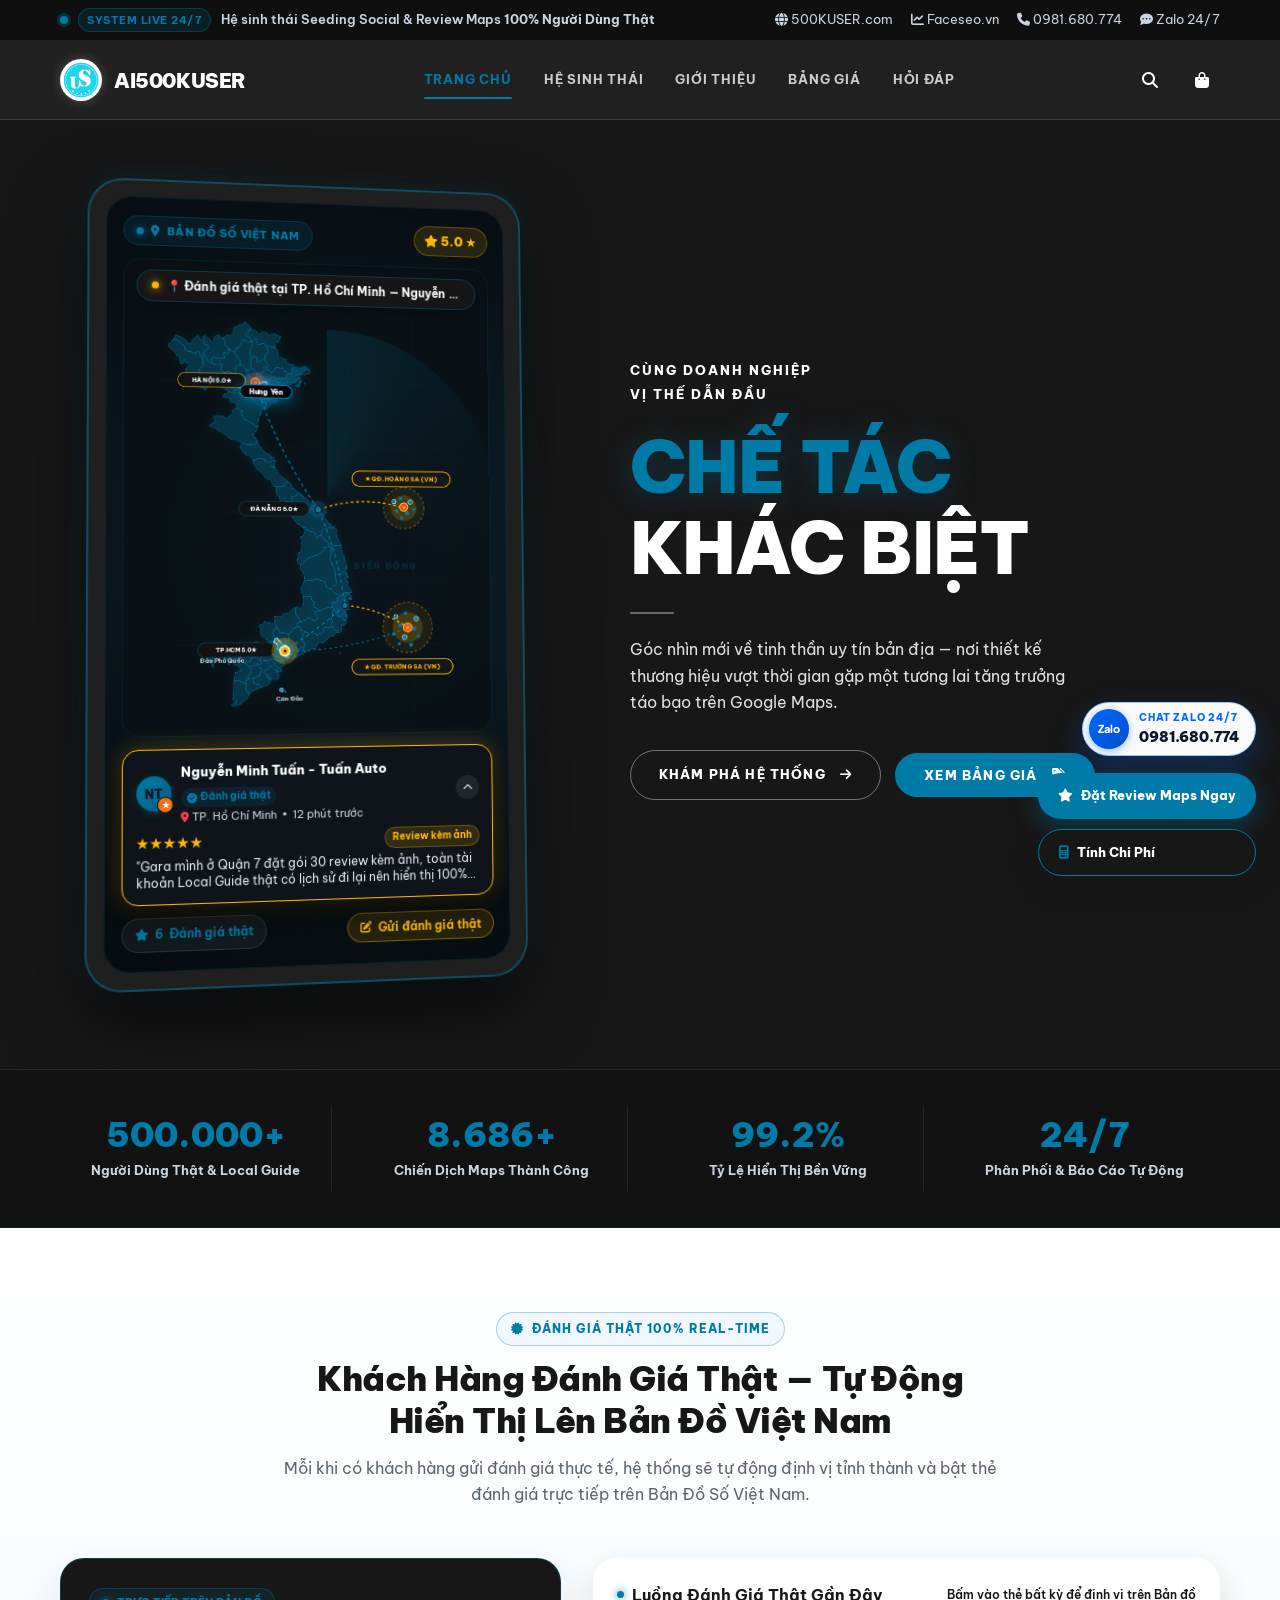
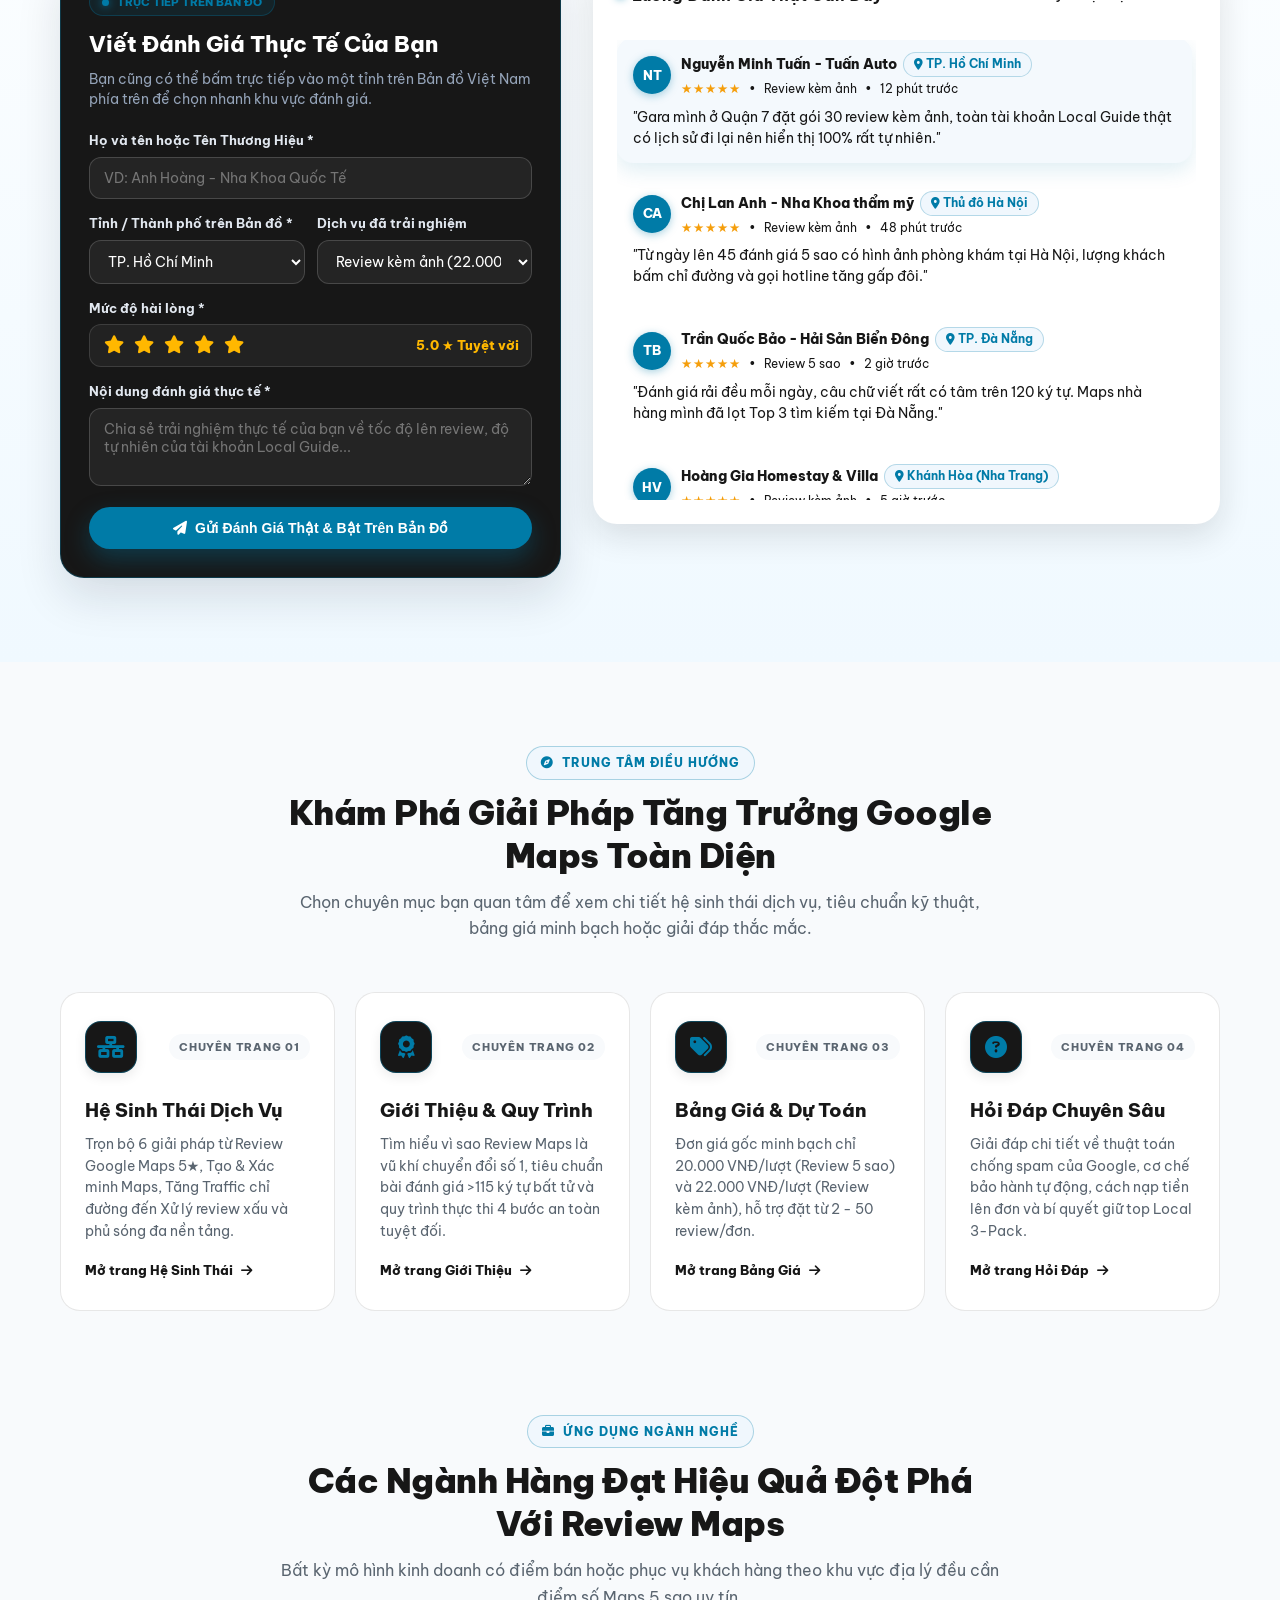
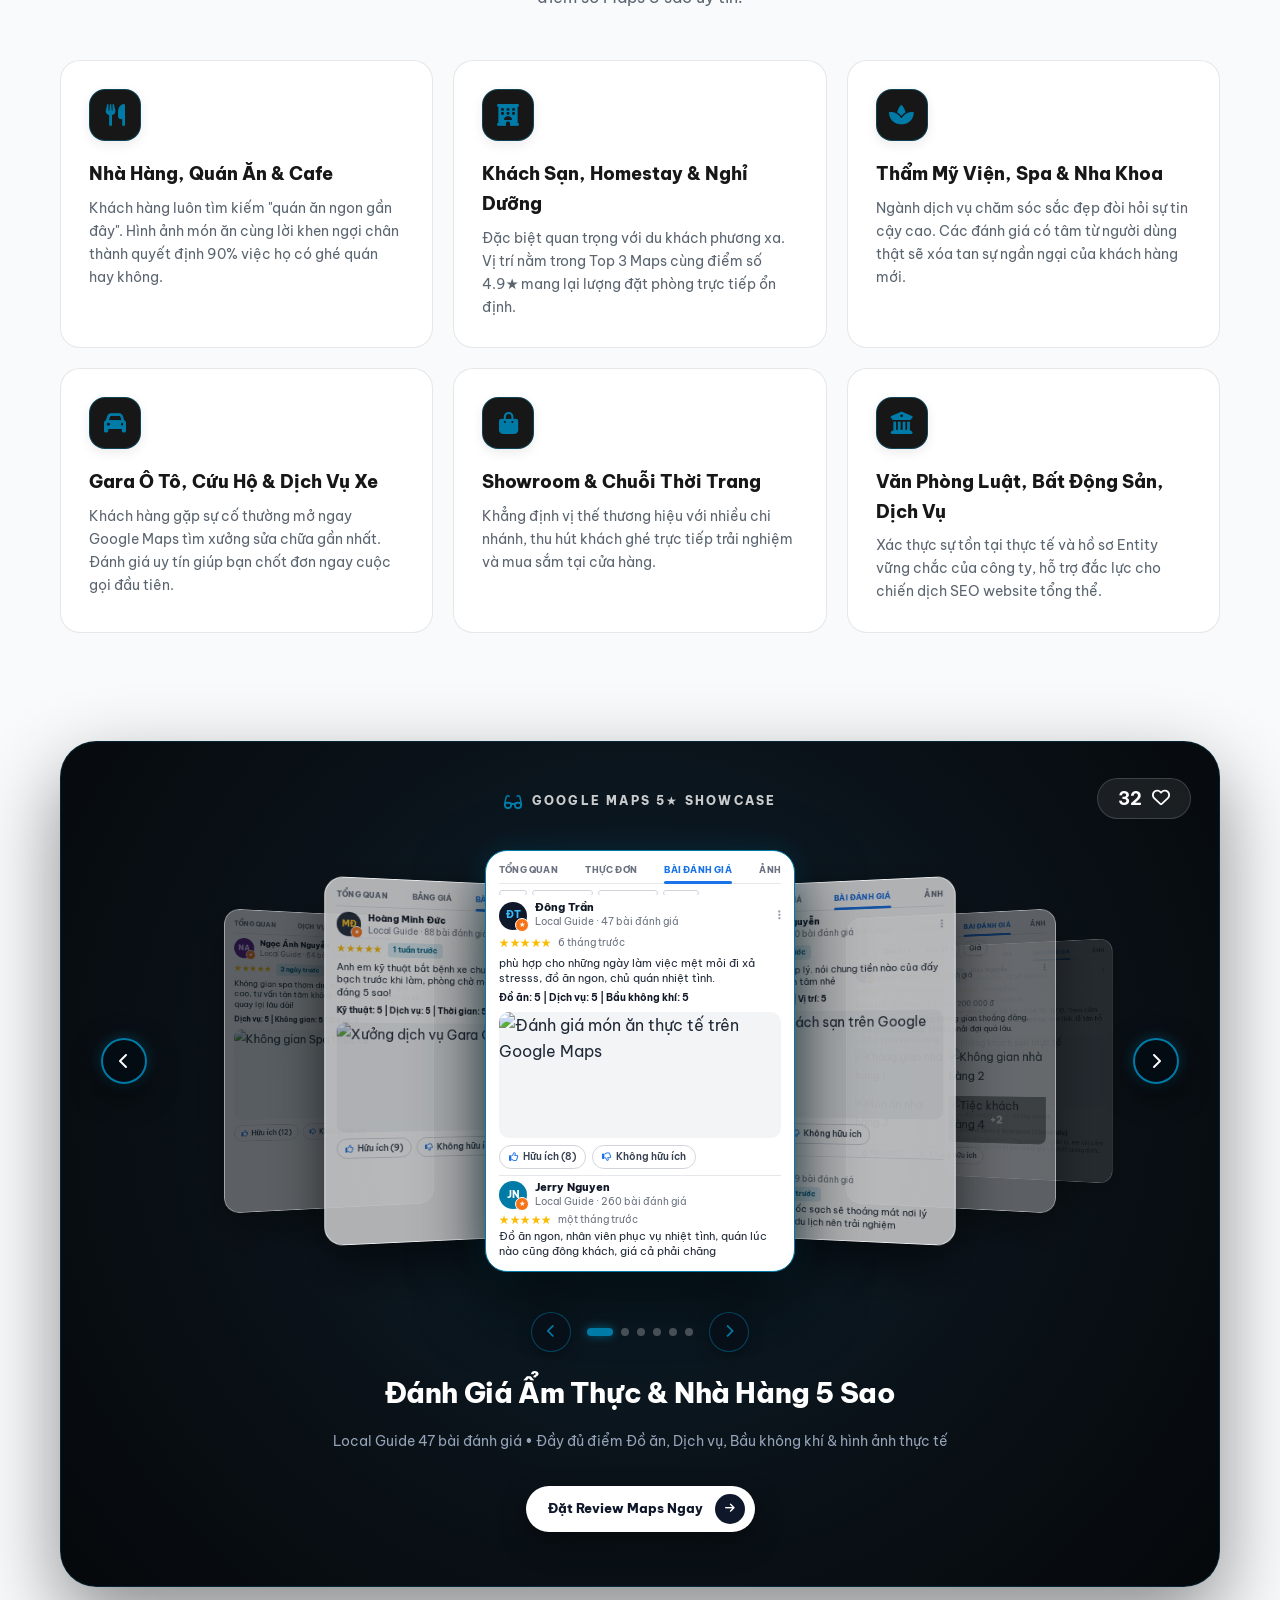
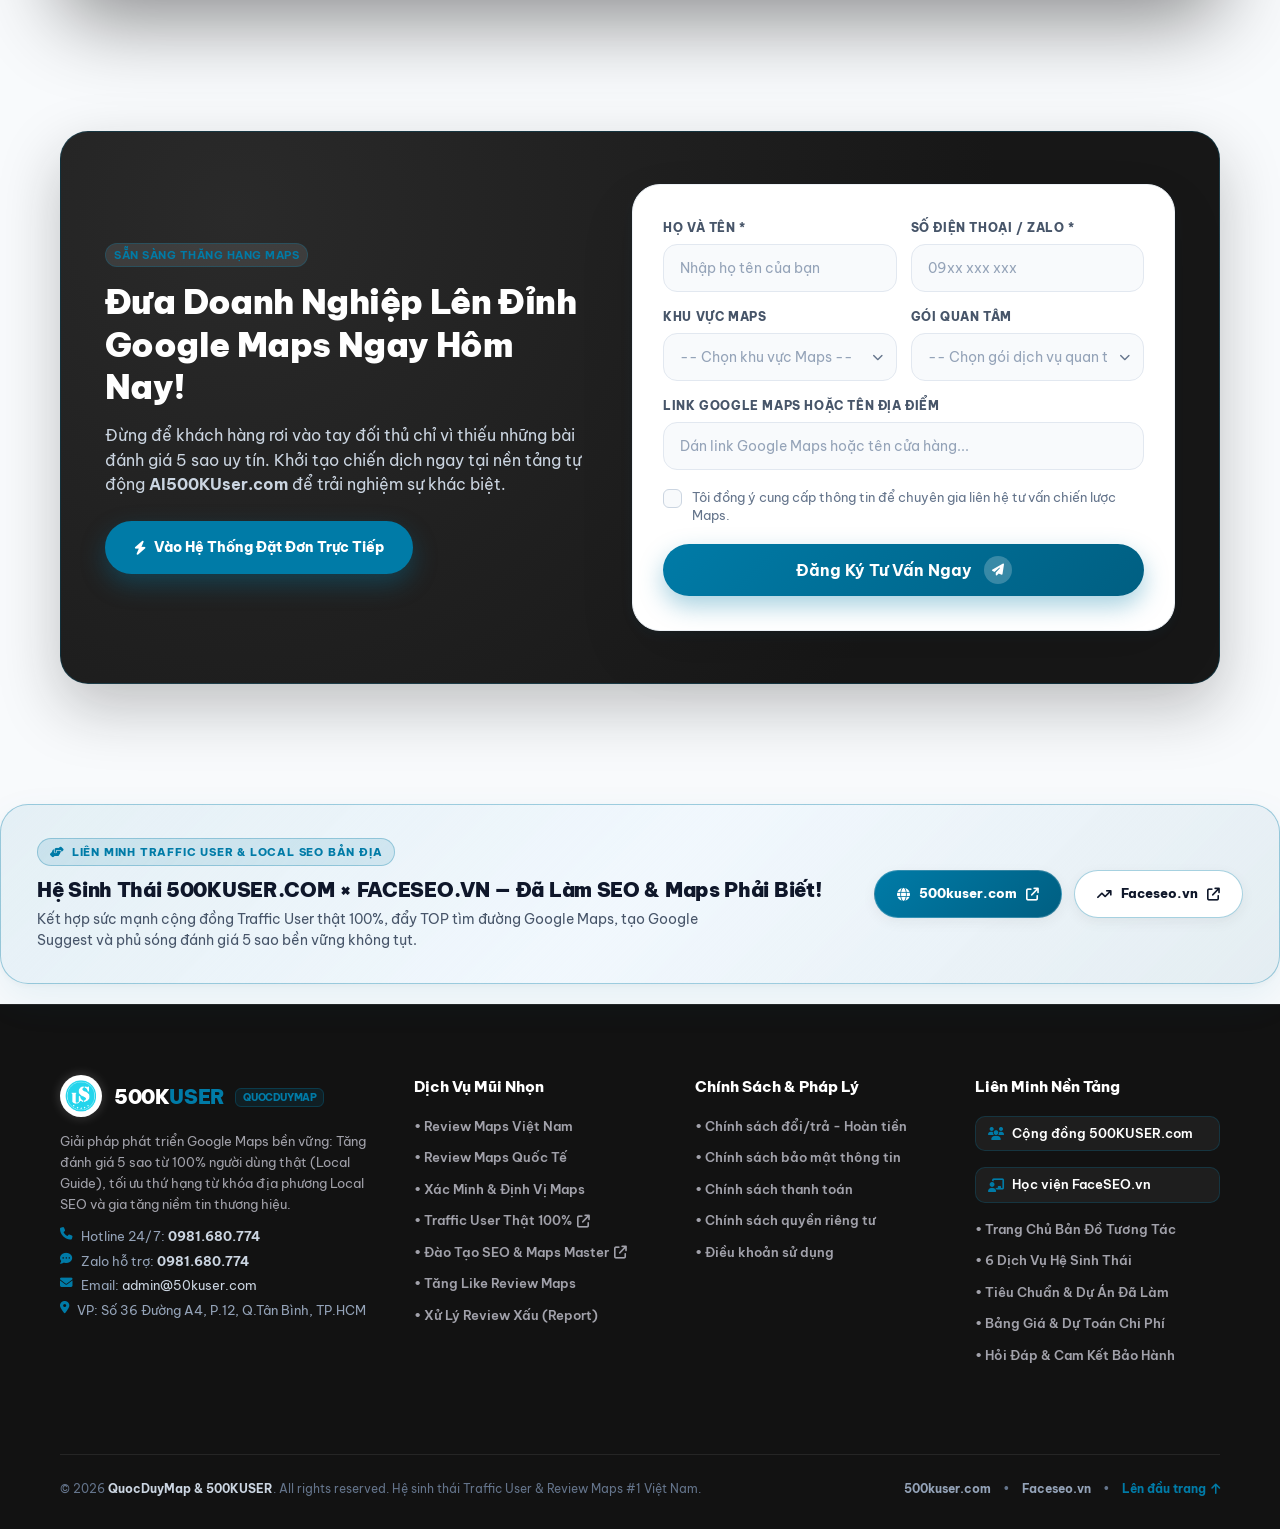
==== index.html @ 4527ca16 "Add files via upload" ====
﻿<!DOCTYPE html>
<html lang="vi">
<head>
  <meta charset="UTF-8">
  <meta name="viewport" content="width=device-width, initial-scale=1.0">
  <title>Dịch Vụ Review Google Map 5 Sao Uy Tín | AI500KUser</title>
  <meta name="description" content="Tăng review Google Maps 5 sao uy tín, an toàn 100% người dùng thật trên nền tảng AI500KUser.com. Đẩy top Local SEO, kéo khách hàng tự nhiên.">
  <link rel="canonical" href="https://ai500kuser.com/">
  <link rel="icon" type="image/png" href="logo.png">

  <link rel="preconnect" href="https://fonts.googleapis.com">
  <link rel="preconnect" href="https://fonts.gstatic.com" crossorigin>
  <link href="https://fonts.googleapis.com/css2?family=Be+Vietnam+Pro:ital,wght@0,400;0,500;0,600;0,700;0,800;0,900;1,400;1,600&family=Plus+Jakarta+Sans:wght@500;600;700;800&display=swap" rel="stylesheet">
  <link rel="stylesheet" href="https://cdnjs.cloudflare.com/ajax/libs/font-awesome/6.5.1/css/all.min.css">
  <link rel="stylesheet" href="styles.css">

  <script type="application/ld+json">
  {
    "@context": "https://schema.org",
    "@type": "Service",
    "name": "Dịch vụ review Google Maps 5 sao - AI500KUser",
    "url": "https://ai500kuser.com/",
    "provider": {
      "@type": "Organization",
      "name": "AI500KUser",
      "url": "https://ai500kuser.com",
      "logo": "https://ai500kuser.com/assets/logo.png"
    },
    "description": "Giải pháp tăng đánh giá Google Map 5 sao từ mạng lưới 500.000+ người dùng thật và Local Guide cấp cao.",
    "aggregateRating": {
      "@type": "AggregateRating",
      "ratingValue": "4.9",
      "bestRating": "5",
      "ratingCount": "8686"
    }
  }
  </script>
</head>
<body>

  <aside class="top-bar">
    <div class="container top-bar__inner">
      <div class="top-bar__status">
        <span class="status-dot"></span>
        <span class="status-badge">SYSTEM LIVE 24/7</span>
        <span>Hệ sinh thái Seeding Social &amp; Review Maps <strong>100% Người Dùng Thật</strong></span>
      </div>
            <div class="top-bar__links">
        <a href="https://500kuser.com" target="_blank" rel="noopener">
          <i class="fa-solid fa-globe"></i> 500KUSER.com
        </a>
        <a href="https://faceseo.vn" target="_blank" rel="noopener">
          <i class="fa-solid fa-chart-line"></i> Faceseo.vn
        </a>
        <a href="tel:0981680774">
          <i class="fa-solid fa-phone"></i> 0981.680.774
        </a>
        <a href="https://zalo.me/0981680774" target="_blank" rel="noopener">
          <i class="fa-solid fa-comment-dots"></i> Zalo 24/7
        </a>
      </div>
    </div>
  </aside>

  <!-- Thanh điều hướng cố định chung cho tất cả các trang -->
  <header class="site-header" id="mainNav">
    <div class="container hero__nav-inner">
      <a href="#trang-chu" data-page-target="trang-chu" class="brand">
        <img src="logo.png" alt="AI500KUser" class="brand__logo">
        <span class="brand__name">AI500KUSER</span>
      </a>

      <nav class="nav-links" id="navLinks">
        <a href="#trang-chu" data-page-target="trang-chu" class="nav-links__item nav-links__item--active">TRANG CHỦ</a>
        <a href="#he-sinh-thai" data-page-target="he-sinh-thai" class="nav-links__item">HỆ SINH THÁI</a>
        <a href="#gioi-thieu" data-page-target="gioi-thieu" class="nav-links__item">GIỚI THIỆU</a>
        <a href="#bang-gia" data-page-target="bang-gia" class="nav-links__item">BẢNG GIÁ</a>
        <a href="#hoi-dap" data-page-target="hoi-dap" class="nav-links__item">HỎI ĐÁP</a>
      </nav>

      <div class="hero__nav-actions">
        <button type="button" class="nav-icon-btn" data-page-target="hoi-dap" aria-label="Tìm kiếm câu hỏi"><i class="fa-solid fa-magnifying-glass"></i></button>
        <a href="#tinh-phi" data-page-target="bang-gia" data-scroll-to="tinh-phi" class="nav-icon-btn" aria-label="Tính phí &amp; Đặt đơn"><i class="fa-solid fa-bag-shopping"></i></a>
        <button class="menu-toggle" id="menuToggle" aria-label="Toggle navigation">
          <i class="fa-solid fa-bars"></i>
        </button>
      </div>
    </div>
  </header>

  <main id="appPages">

    <!-- ==========================================
         TRANG 1: TRANG CHỦ
    =========================================== -->
    <div class="page-view is-active" id="page-trang-chu" data-page="trang-chu">
      <section class="hero">
        <div class="container hero__layout">
          <div class="hero__visual">
            <div class="hero-device hero-device--map">
              <div class="hero-device__glow"></div>
              <div class="hero-device__body">
                <div class="hero-device__screen vn-map-screen">
                  <!-- Header trạng thái Bản Đồ Số Việt Nam -->
                  <div class="device-map-header">
                    <div class="device-map-pill">
                      <span class="live-ping"></span>
                      <i class="fa-solid fa-location-dot"></i> BẢN ĐỒ SỐ VIỆT NAM
                    </div>
                    <span class="device-rating"><i class="fa-solid fa-star"></i> 5.0 ★</span>
                  </div>

                  <!-- Khung Bản Đồ Việt Nam & 2 Quần Đảo Hoàng Sa, Trường Sa -->
                  <div class="vn-map-canvas">
                    <div class="vn-map-radar"></div>

                    <!-- Thanh trạng thái vị trí tỉnh thành & số đánh giá thật -->
                    <div class="vn-floating-toast" id="vnLiveToast">
                      <span class="vn-toast__dot"></span>
                      <span class="vn-toast__text" id="vnLiveToastText">Đang đồng bộ đánh giá thật trên Bản đồ Việt Nam...</span>
                    </div>

                    <svg class="vn-map-svg" viewBox="-15 -18 545 748" fill="none" xmlns="http://www.w3.org/2000/svg" role="img" aria-label="Bản đồ 63 tỉnh thành Việt Nam cùng hai quần đảo Hoàng Sa và Trường Sa">
                      <defs>
                        <linearGradient id="vnLandGrad" x1="60" y1="0" x2="320" y2="700" gradientUnits="userSpaceOnUse">
                          <stop offset="0%" stop-color="#007BA7" stop-opacity="0.45" />
                          <stop offset="50%" stop-color="#005f82" stop-opacity="0.32" />
                          <stop offset="100%" stop-color="#007BA7" stop-opacity="0.48" />
                        </linearGradient>
                        <filter id="vnGlow" x="-15%" y="-15%" width="130%" height="130%">
                          <feGaussianBlur stdDeviation="2.5" result="blur" />
                          <feComposite in="SourceGraphic" in2="blur" operator="over" />
                        </filter>
                      </defs>

                      <!-- Lưới tọa độ nền Biển Đông -->
                      <g class="vn-grid-lines" stroke="rgba(0,123,167,0.08)" stroke-width="1">
                        <line x1="-15" y1="110" x2="530" y2="110" />
                        <line x1="-15" y1="230" x2="530" y2="230" />
                        <line x1="-15" y1="350" x2="530" y2="350" />
                        <line x1="-15" y1="470" x2="530" y2="470" />
                        <line x1="-15" y1="590" x2="530" y2="590" />
                        <line x1="90" y1="-15" x2="90" y2="720" />
                        <line x1="210" y1="-15" x2="210" y2="720" />
                        <line x1="330" y1="-15" x2="330" y2="720" />
                        <line x1="450" y1="-15" x2="450" y2="720" />
                      </g>

                      <!-- Bản đồ địa lý chuẩn 63 Tỉnh Thành Việt Nam (Bao gồm Phú Quốc, Côn Đảo, Vân Đồn...) -->
                      <g id="vnProvinces63" class="vn-provinces-group" >
                        <path id="vn-qn" class="vn-province vn-province--hub" data-name="Quảng Ninh" d="M205.4,118.8 207.2,120.6 206.1,120.5 204.6,118.1 205.4,118.8 M231.2,116.5 232.8,116.5 233.1,117.5 231.9,117.9 231.2,116.5 M208.7,117.2 210.8,121.2 209,121.1 207.8,119 205.6,118.3 206.2,114.8 208,115.5 208.7,117.2 M237.1,119.9 236.7,116.6 238.8,116.1 240.2,113.2 240,114.9 237.1,119.9 M205.2,112.5 205.1,114.1 202.1,113.4 202.1,112.3 205.2,112.5 M251,111.3 248.6,113.9 249.5,111.7 248.8,110 251,111.3 M239.4,109.2 240.5,109.4 239.3,113.4 237.9,115.1 233.4,116.1 237.6,112.8 238.1,110.1 239.4,109.2 M241.5,105.5 241.1,107.1 238.9,108.3 240.3,105.7 241.5,105.5 M241.9,110.6 240.9,110.3 241.9,107.2 243.7,105.7 241.9,110.6 M251.4,94.5 247.1,96.4 247.7,95.6 250.3,94 251.4,94.5 M259.7,91.9 252.8,94.3 254,92.4 259.7,91.6 259.7,91.9 M200.2,110.8 199.9,110.8 198.2,110.4 196.9,109.7 192.5,109.2 191,108.6 190.8,107 193.2,105.5 195.4,102.5 205,103.9 207.8,103.8 214,102.1 215,99.5 215.5,96.5 218.4,94.3 221.2,93.8 225,92.1 226.2,90.6 226.3,88.3 225.4,86.3 226.1,85 230.1,82.2 230.8,82.8 233.5,80.6 235.1,80.5 235.8,82.9 237.9,83.5 239,82.3 242.5,82.3 245.9,81.4 248.3,79.8 252.2,80.6 253.2,82.4 259.4,87.7 256.6,89.8 256.1,86.3 253.6,85.7 253,87.5 251.8,87.5 250.1,86.1 250.3,89.2 249.5,89.4 248.6,91.5 243.7,92.8 244,94.8 242.5,95.2 242.1,96.9 240.5,97 239.2,94.7 237.9,97 233.9,95.6 235.2,97.2 231.9,98.3 231.4,102.1 232.8,102.5 232.3,105.7 231.4,107.3 232.3,109.9 230.6,111 226.6,111.2 224.3,113.5 222.4,114.6 218.7,113 219.9,111.4 222.3,109.7 221.2,109.6 218.3,110.7 216.8,109.8 217.5,111.4 216.5,113.4 213.4,113.6 210.1,111.6 209.2,111.9 212.3,114.4 213.2,116 210.8,115.7 209.9,117 208.3,114.5 207.2,114.7 205.6,113.5 207.6,113 206.2,110.9 203.7,110.1 203.2,111.3 200.2,110.8 M213.5,117.6 215.5,118.5 216.8,117.9 217.7,119.4 219.7,119.8 220.1,121.4 217.5,122.5 218.9,123.2 217.9,125.4 215.7,123.1 215.2,123.5 211.8,120.1 213.5,117.6 M235.4,101.1 235.6,98.3 236.3,98.1 238.8,100.1 239.1,101.5 242.4,100.6 239.9,103.7 238.9,103.5 236.6,106.6 233,108.9 232.3,108.4 233.5,105.2 234.2,101.9 235.4,101.1Z" />
                        <path id="vn-kh" class="vn-province vn-province--hub" data-name="Khánh Hòa (Nha Trang)" d="M328.3,525.5 329.3,526.5 326.5,527.2 324.5,525.3 325.7,525 328.3,525.5 M331.6,509 330.6,509.4 327.2,507 327.6,506.3 330.5,506.5 331.6,509 M330.5,496.5 330.1,499.2 332.3,503.2 334.6,504.8 333.7,505.7 333.7,508.9 332.8,508.7 331.5,506.2 332.5,505 331.4,503.4 330.2,504.1 330.2,505.7 328.6,504.8 330.6,502.7 329.5,498.5 326.8,500.5 322.3,505.5 322.3,510.1 323.5,508.1 324.3,508.4 323.6,510.5 324.4,512 326.7,513.4 326.8,515.7 329,517.3 326.8,519.4 322.9,515.3 321.4,514.4 319.8,515.3 321.1,517.2 322.5,517.8 322.9,520.4 324.2,521.7 323.2,522.1 322.5,525.1 323.5,526.6 322.8,527.4 323.6,529.6 322.9,530.5 323.1,532.9 324.8,536.3 326.6,537.6 325.6,539.6 326.2,542.5 323.7,541.9 323.3,540.5 323.4,535.4 321.3,530.1 320.7,530.9 321.4,533.7 323,535.9 322.5,538.6 320.5,541 319.6,541.1 319.4,544.3 320.9,544.5 322.5,542.3 322.8,546.2 318.6,545.8 317.3,544.8 316.3,542.3 314.8,540.6 308.8,539.4 307.5,538.5 304.2,530.5 302.7,529 299.9,527.9 299.3,523.7 298.1,522.1 297.4,519 297.3,515.3 297.7,513.8 302.4,512.9 305.2,514.1 306.1,513.4 307.2,509.5 306.9,507.5 308.3,504.1 311.3,503.4 314.3,500.6 317.4,499.6 319.7,497 321.7,496 327.5,495.6 330.5,496.5Z" />
                        <path id="vn-tg" class="vn-province" data-name="Tiền Giang" d="M208.3,621.2 206,620.1 199.9,619 206.6,619 208.6,619.5 208.3,621.2 M166.6,617.9 166.1,615.9 171.2,609.4 171.9,605.9 176,606.4 178.3,606.2 179.5,604.7 181.4,604.1 186.3,604.3 188.3,605.4 190.3,608.1 194.3,609.7 194.8,612.4 201,612.5 202.5,611.4 204.3,609.6 205,611.5 207,609.9 208.3,609.9 210.5,613.4 210.9,617.5 210,619 206.6,618.3 201.7,618.4 193.4,617.1 189.7,616.1 186.7,617.1 183.2,617.2 181.1,618 178.6,618.1 175.3,617 173.1,617 171.5,618.5 168.9,618.4 166.6,617.9Z" />
                        <path id="vn-bv" class="vn-province" data-name="Bà Rịa - Vũng Tàu (Côn Đảo)" d="M229.9,611.2 228.3,613.4 226.8,614 224.6,616.6 224.2,613.4 227.7,611.9 228.5,609.9 229.9,611.2 M221.4,607.7 222,606.6 221.5,601.9 225.8,600.4 227.1,599.4 227.4,597.4 231.6,595.4 233.5,595.5 234,598.3 235,599.3 237.2,599.1 241.7,593.9 242.9,594 244.5,596 247.5,602.6 247.9,604.6 245.3,607.5 241.4,609.4 236.1,610.3 233.2,613.9 229.4,612.7 230.6,611.3 228.6,609.3 227.1,609.8 225.2,608.7 221.9,609.5 221.6,608.2 221.4,607.7 M220.5,602.3 221.5,603.4 221,605.3 220,605 220.3,602.4 220.5,602.3Z" />
                        <path id="vn-bu" class="vn-province" data-name="Bình Thuận" d="M312.5,606.6 311.3,607.2 310.6,606 311.4,605 312.5,606.6 M247.9,604.6 247.5,602.6 244.5,596 246.6,593.8 247.9,591.5 247.8,588.6 246.3,585.4 245.1,584.4 242.6,584.4 240.4,582.6 244.1,574 246.8,568.9 248.6,567.3 252.5,568.8 255.5,569.4 267.4,569.9 269.4,571.4 269.4,574.2 271.2,573.8 274,570.8 278.6,569.6 282.5,566.6 281.5,563.6 281.7,561.2 284.8,559.2 290.8,559 293.9,560 295.7,557.2 299.3,557.9 300.2,560.8 302.5,562.1 302.9,564.5 307.4,565.4 309.2,568.4 306.9,567.9 303.7,569.5 302.3,571.6 301,575.2 297.6,574.8 293.9,575.4 291,577.4 289.1,581.5 284.3,583 283.2,586.3 281.1,588.2 279.2,586.4 272.1,588.1 270.1,590.5 268.8,595 267.1,598.5 264.2,597.5 261.7,597.7 258.9,598.8 257,600.5 251.6,603.1 247.9,604.6Z" />
                        <path id="vn-hc" class="vn-province vn-province--hub" data-name="TP. Hồ Chí Minh" d="M218,607.9 216.8,611.8 217.5,611.2 219.4,612.8 215.2,614.4 214.6,611.8 215.4,609.9 215.2,608.1 217,607.3 218,607.9 M216.8,604.5 216.8,606.3 215.5,604.6 215.9,607.2 213.7,605.4 214.6,601.9 217.1,603.7 216.8,604.5 M221.6,608.2 220.1,609.2 221.4,607.7 221.6,608.2 M190.5,585.6 193.1,581.7 193.6,578.9 197.5,578.3 200.4,582.4 202.5,584.3 206.8,590.3 207.9,590.6 210.9,589.7 212.6,590 214.8,593.5 214.8,595.9 212.3,595.5 210.5,596.3 208.8,595.4 209,598.6 212.7,600.7 215.4,600.3 218.7,603.3 219.7,605.1 221,607.2 219.2,609.5 217.5,606 217.7,603.5 214.8,601.1 212.4,602.1 209.7,599.5 208.1,600.8 209.7,603.4 208.8,605.2 210.4,603.5 208.8,600.5 209.9,600.5 213.3,602.9 212.9,605.5 214.3,606.9 214.1,608.9 214.6,610.2 212.6,609.6 213.9,611.5 213,612.8 210.7,611.3 209.2,608.9 208.8,605.2 208.5,605.9 208.4,602.8 206.8,601.2 203.8,601.8 202.2,600.4 198.1,598.5 196.7,597.2 198,594.1 198.1,591.8 195.9,588.3 190.5,585.6Z" />
                        <path id="vn-br" class="vn-province" data-name="Bến Tre" d="M199.2,639.7 198.1,639.7 197,637.9 193.5,635.2 196.5,636.6 199.2,639.7 M179.2,620.8 177.1,619.8 171.5,618.5 173.1,617 175.3,617 178.6,618.1 181.1,618 183.2,617.2 186.7,617.1 189.7,616.1 193.4,617.1 196.1,618.8 207.4,622.5 211,624.5 210.8,626.8 208.3,629.4 206.7,629.7 206.7,628.1 205,630.5 203.9,633.3 201.4,632.9 199.4,631.3 197,630.3 194.5,627.8 190.5,621.6 189.2,620.3 187.4,619.7 190.1,621.9 191,624.7 195.4,630.4 200,633 202.5,634.9 206.4,636.9 205.7,638.8 204.8,637.5 204.6,639.2 202.4,640.6 200.1,639.5 197.4,636.5 192.2,633.3 180.5,621.3 179.2,620.8Z" />
                        <path id="vn-st" class="vn-province" data-name="Sóc Trăng" d="M205.4,691 203.9,691.7 204.7,693.5 202.2,693.7 202.1,695.7 200.2,694.4 202,691.9 204.8,690.3 205.4,691 M178.8,644.1 181,647.3 183.6,650 187.5,651.6 187.1,653.7 185.2,654.1 185.5,652.9 183,650.5 184.4,652.6 183,652.3 179.7,647.6 178.8,644.1 M169.1,636.1 177.2,644 178.1,646.6 183,653.8 183.4,657.7 181.7,659.6 182.8,661.9 174.6,664.5 167.6,667.4 165.9,662.2 164.5,661 159.4,661.3 155,659.7 153.9,657.7 153.5,650.6 158.5,649.2 164,645.7 165.3,645.4 169.1,636.1Z" />
                        <path id="vn-pt" class="vn-province" data-name="Phú Thọ" d="M119.2,96.4 122.2,94.7 123.3,93.2 121.9,87.2 122,85.2 123.4,82.6 126.8,80.7 130.1,79.9 131.8,78.6 134.6,80.4 137.2,82.7 140.9,87.6 142.1,91.4 144.2,92.6 146.8,96.6 147.2,97.7 145.9,98.8 145.2,97.4 142.5,97.7 142.1,100.7 139.5,102.9 140.5,106 139.5,109.4 140.5,111.4 141.5,112.8 141.6,115.8 140,115.9 136.2,114.9 131.9,114.3 128.7,111.5 124.3,109.4 122.8,107.2 121.2,104.9 120.9,100.1 119.2,96.4Z" />
                        <path id="vn-yb" class="vn-province" data-name="Yên Bái" d="M131.8,78.6 130.1,79.9 126.8,80.7 123.4,82.6 122,85.2 121.9,87.2 123.3,93.2 122.2,94.7 119.2,96.4 117,96.1 115.7,93.8 113.1,93.9 109.3,92.4 107.3,92.8 104.3,94.6 102.3,94.5 98.3,92.2 97.1,90.9 96.3,88.5 96.6,85.2 98.1,80.2 96.2,78.3 92.9,80.2 90.1,80.7 83.4,79.4 79.3,77.7 80.5,74.3 78.8,71.4 82,65.7 85.7,68.3 88.5,68.6 91.7,69.7 93,66.5 98.2,69 100.1,69.4 101.9,67.7 102.1,65.2 99.5,59.9 100.3,58.2 103.7,57.8 107.2,60.1 109.6,57.4 111.2,56.5 110.5,52.5 113.2,52.1 116.7,56.1 120.1,56.6 121.7,60.5 126.1,64.3 126.8,65.9 126.7,68.3 130.2,72.3 131.3,74.3 130.6,76.5 131.8,78.6Z" />
                        <path id="vn-hd" class="vn-province" data-name="Hải Dương" d="M178.1,111.9 181.4,112.5 183.7,112.2 184.9,111.1 185.2,108.4 184.5,105.4 185.9,102.8 188.3,101.2 191.5,100.6 194,101.4 195.4,102.5 193.2,105.5 190.8,107 191,108.6 192.5,109.2 196.9,109.7 198.2,110.4 197.4,113.4 195.2,114.6 195.1,116.9 193.4,118.3 193.9,120.1 195.4,120.9 195.2,121.9 191.9,124.9 189.9,125 182.8,126.1 179.9,123.2 177.5,121.5 176.8,119.7 178.4,115.3 178.1,111.9Z" />
                        <path id="vn-bn" class="vn-province" data-name="Bắc Ninh" d="M184.5,105.4 185.2,108.4 184.9,111.1 183.7,112.2 181.4,112.5 178.1,111.9 174.7,111.7 171.5,112.3 171.7,109.7 168.1,105.8 167.5,102.8 168.8,100.1 172.5,101.8 180.7,103.2 184.5,105.4Z" />
                        <path id="vn-317" class="vn-province" data-name="Hưng Yên" d="M171.5,112.3 174.7,111.7 178.1,111.9 178.4,115.3 176.8,119.7 177.5,121.5 179.9,123.2 182.8,126.1 180.6,127.5 177.5,127.5 176.4,129.2 174.1,129.9 172.8,128.3 172.7,125.6 171.7,125.4 169.9,124.5 169.4,121.9 167.8,121.3 167.4,119.4 167.9,117.2 166.7,116.3 167.4,113.5 171.5,112.3Z" />
                        <path id="vn-nb" class="vn-province" data-name="Ninh Bình" d="M176.6,157.5 175.3,160.8 173.1,159.4 174.7,157.5 173.8,156 170.8,155.5 167.9,153.5 165.4,152.8 160.6,149.9 151,141.9 151.9,141 153.7,141.4 156.1,143.4 157.9,144.1 158.8,143.4 158.3,139.9 161.2,138.3 164.4,139.4 167.1,142 169.3,143.2 169.9,145.8 174.1,147.8 175.7,147.2 178.5,148.8 178.3,153.1 176.6,157.5Z" />
                        <path id="vn-hm" class="vn-province" data-name="Hà Nam" d="M169.3,143.2 167.1,142 164.4,139.4 162.9,135.9 161.9,132.3 163.2,128.6 167.9,127.1 170.8,126.6 171.7,125.4 172.7,125.6 172.8,128.3 174.1,129.9 176.4,129.2 177.5,131.9 178.9,133.2 179.7,135.9 174.6,136.3 172.6,139.6 170.1,139.4 169.4,140.6 169.3,143.2Z" />
                        <path id="vn-ho" class="vn-province" data-name="Hòa Bình" d="M161.9,132.3 162.9,135.9 164.4,139.4 161.2,138.3 158.3,139.9 158.8,143.4 157.9,144.1 156.1,143.4 153.7,141.4 151.9,141 151,141.9 147.2,141 140.6,137.7 136.3,134.8 134.2,132 133,131.4 129.8,132.1 124.1,131.4 119.9,129.7 119.7,126.3 120.5,124.8 125.7,124.8 130.3,122.8 130.7,120.8 127.4,118.6 123,113.7 121.5,110.9 121.6,109.1 122.8,107.2 124.3,109.4 128.7,111.5 131.9,114.3 136.2,114.9 140,115.9 141.6,115.8 141.5,112.8 140.5,111.4 143.5,110.9 147.5,111.4 149.3,112.5 150.5,115.9 149.4,119.2 150.5,120.7 154.1,123.2 157.1,129 160.5,130.8 161.9,132.3Z" />
                        <path id="vn-vc" class="vn-province" data-name="Vĩnh Phúc" d="M145.9,98.8 147.2,97.7 146.8,96.6 144.2,92.6 142.1,91.4 140.9,87.6 144.3,88.5 147.2,88.5 150.7,87.3 152.4,86.2 155,88.8 159.6,92.1 161.1,94.7 160.8,99.4 161.5,103.4 160.7,106.9 156,104.3 149.7,104 147.1,102.1 145.9,98.8Z" />
                        <path id="vn-318" class="vn-province vn-province--hub" data-name="Thủ đô Hà Nội" d="M167.7,96.3 168.6,98.2 168.8,100.1 167.5,102.8 168.1,105.8 171.7,109.7 171.5,112.3 167.4,113.5 166.7,116.3 167.9,117.2 167.4,119.4 167.8,121.3 169.4,121.9 169.9,124.5 171.7,125.4 170.8,126.6 167.9,127.1 163.2,128.6 161.9,132.3 160.5,130.8 157.1,129 154.1,123.2 150.5,120.7 149.4,119.2 150.5,115.9 149.3,112.5 147.5,111.4 143.5,110.9 140.5,111.4 139.5,109.4 140.5,106 139.5,102.9 142.1,100.7 142.5,97.7 145.2,97.4 145.9,98.8 147.1,102.1 149.7,104 156,104.3 160.7,106.9 161.5,103.4 160.8,99.4 161.1,94.7 164.5,94.6 167.7,96.3Z" />
                        <path id="vn-bg" class="vn-province" data-name="Bắc Giang" d="M168.8,100.1 168.6,98.2 167.7,96.3 169.9,92.5 172,92.3 173.4,91.3 174.3,88 172.8,83 174.1,81.9 177.5,82.4 178.5,84.8 178.5,87.3 184.1,89.2 186.8,91.7 188.8,92.3 191.5,91.3 192.8,89.4 194.3,85.9 195.9,83.9 199,82.8 201.3,83.2 204.2,85.5 207,83.5 208.3,83.4 209.1,85.9 212,90.4 215.3,90.3 216.6,93.6 218.4,94.3 215.5,96.5 215,99.5 214,102.1 207.8,103.8 205,103.9 195.4,102.5 194,101.4 191.5,100.6 188.3,101.2 185.9,102.8 184.5,105.4 180.7,103.2 172.5,101.8 168.8,100.1Z" />
                        <path id="vn-tb" class="vn-province" data-name="Thái Bình" d="M179.7,135.9 178.9,133.2 177.5,131.9 176.4,129.2 177.5,127.5 180.6,127.5 182.8,126.1 189.9,125 191.4,129.3 192.3,130.6 195.4,130 197.8,128.3 199.4,129.7 199.1,131 194.5,133.4 196.7,134.1 197.3,136.3 196.5,137.4 197.9,137.7 197,141.5 197.9,145.9 197.5,146.5 196,145.2 196,145.2 194.8,144.1 193.9,144.8 191.6,145.4 187,141.8 183.9,143.5 183.3,142.8 183.6,139.9 181.2,139.5 181,136.6 179.7,135.9Z" />
                        <path id="vn-ld" class="vn-province" data-name="Lâm Đồng (Đà Lạt)" d="M234.5,557.7 233.2,554.8 233.4,553.5 235.3,550.5 238.3,548.9 240.7,549.2 243.4,547.9 246.3,547.2 249,545.4 252.7,541.4 254.3,541.5 254.8,543.2 256.6,544.1 260.8,543.4 262.1,544.3 262.6,546.7 264.8,546.5 266.6,547.8 269.4,545.3 270.8,542.6 270.6,539.7 267.5,536.1 265.8,533.7 266.4,530.9 269,529.9 271.9,529.6 274,528.7 277.4,529.4 278.3,527.8 282.1,525.4 286.3,525.1 288.9,522.8 290.4,522.4 294.5,523.7 298.1,522.1 299.3,523.7 299.9,527.9 298.3,530.7 298.8,533.5 298.3,537.7 296.3,544.1 296.8,546.5 298.6,548.7 298.2,550.3 295.2,553.6 295.7,557.2 293.9,560 290.8,559 284.8,559.2 281.7,561.2 281.5,563.6 282.5,566.6 278.6,569.6 274,570.8 271.2,573.8 269.4,574.2 269.4,571.4 267.4,569.9 255.5,569.4 252.5,568.8 248.6,567.3 244.7,565.4 241.1,564.7 241,561.2 238.7,560.5 237.5,557.9 234.5,557.7Z" />
                        <path id="vn-bp" class="vn-province" data-name="Bình Phước" d="M238.3,548.9 235.3,550.5 233.4,553.5 233.2,554.8 234.5,557.7 231,559.5 226.6,561 225,562.1 224.1,565.2 222.3,567.9 218.5,571.2 217,571.2 211.4,569.1 209.8,568.8 207,570.2 207.2,568.3 205.6,567.8 203.7,569.7 202.1,566.8 202.4,564.3 201.5,563.5 197.8,561.8 197.5,560.7 195.1,558.6 196.3,558.2 195.4,553.9 193.7,552.7 192,549.5 193,545.2 193.9,543.9 191.7,538.9 194,538.6 195.5,539.7 196.9,538.7 203.1,539.3 202.8,538.6 206.1,538.8 208.3,534.9 210.8,534.1 216,534.2 218.9,532.7 227,524.1 230.5,522.5 231.4,534.1 232.6,537.4 235.3,539.2 236.7,541 237.4,544.3 238.7,547.3 238.3,548.9Z" />
                        <path id="vn-py" class="vn-province" data-name="Phú Yên" d="M303.9,462.6 307.9,463.5 311,463.2 315.7,461 319.5,456.9 322.9,455.6 323.9,460 325.7,461.3 325.7,463.5 323.7,460.2 321.7,458.1 323.4,461.7 325.4,464.6 326.6,463.9 326.1,465.9 327.9,466.6 326.9,469 325,468.7 326,466.8 324.3,465.5 322.8,466.8 322.9,470.1 325.2,472 325.9,474.6 324.3,474.6 325.9,477.5 326.8,474.6 327.2,476.4 326.6,482.4 329.6,487.1 334.1,492.6 333.9,495.5 331.9,495 330.5,496.5 327.5,495.6 321.7,496 319.7,497 317.4,499.6 314.3,500.6 311.2,499.4 307.3,498.5 304.1,497.2 299.7,494.1 296.7,489.4 296.8,487.3 299.8,484.1 303.6,481.9 306.5,479 305.4,475.7 305.4,473.1 303.9,468.6 303.9,462.6Z" />
                        <path id="vn-bd" class="vn-province" data-name="Bình Định (Quy Nhơn)" d="M319.5,456.9 315.7,461 311,463.2 307.9,463.5 303.9,462.6 303.7,457.5 303,453.7 301.4,450.2 299.2,447.4 298.4,445 298.6,441.9 295.8,438.1 294.7,434.6 294.6,431.5 296.4,424.1 296.8,420.1 296.6,416.8 295.8,413.5 301.5,410.1 304.8,409.4 310.1,409.7 313.4,409.1 314.7,409.6 315.2,413.7 314.6,414.1 317.3,420 317.3,422.6 318.3,425.4 319.8,426.9 320.8,430.2 320.3,430.9 322.6,435 319.6,433.2 320.1,434.9 322,436.4 323.4,439.7 324.1,445 326,447.2 325.9,452.7 324.4,452.9 324.5,449.6 323.4,446.5 322.6,450.3 323.8,451.9 322.3,453.5 322.9,455.6 319.5,456.9Z" />
                        <path id="vn-724" class="vn-province" data-name="Gia Lai" d="M293.5,411.5 295.8,413.5 296.6,416.8 296.8,420.1 296.4,424.1 294.6,431.5 294.7,434.6 295.8,438.1 298.6,441.9 298.4,445 299.2,447.4 301.4,450.2 303,453.7 303.7,457.5 303.9,462.6 303.9,468.6 305.4,473.1 305.4,475.7 306.5,479 303.6,481.9 299.8,484.1 296.8,487.3 296.7,489.4 289.9,487.7 287.9,485.7 286,479.7 284.8,477.4 282.7,475.4 270.8,471.3 267.2,471.4 262.5,473.2 256.6,473.1 251,473.9 245.5,477.4 247.5,472.3 247.7,470.8 247,464.5 243.1,457 239.8,452.8 239.4,448.6 239.9,446.2 243.8,443.5 247.3,440.1 249.5,435.9 252.4,433.5 255.5,432.1 272.3,426.5 277.2,424.1 280.6,421.6 284.1,417.5 284.7,415.2 283.9,412.6 287.8,413 293.5,411.5Z" />
                        <path id="vn-qg" class="vn-province" data-name="Quảng Ngãi" d="M295.8,413.5 293.5,411.5 291.3,404.7 290.2,402.8 286.3,401.3 284.6,399.6 282.9,396.3 278.4,392.4 279.7,390.6 277.4,386.3 277.9,384.6 280.1,381.2 282.3,379.6 286.9,379.2 295.2,376.3 299.5,375.5 300.5,378.9 301.1,375.5 302.5,373.9 303.1,376.5 305.2,378.3 305.4,380.6 308.4,382.3 306.5,384.3 307,391.5 308.2,395.2 311.5,402.6 314.8,406.9 315.5,409.8 314.7,409.6 313.4,409.1 310.1,409.7 304.8,409.4 301.5,410.1 295.8,413.5Z" />
                        <path id="vn-331" class="vn-province" data-name="Đồng Nai" d="M221.5,601.9 221,600.1 220.5,602.3 220.3,602.4 220,602.4 219.7,605.1 218.7,603.3 215.4,600.3 212.7,600.7 209,598.6 208.8,595.4 210.5,596.3 212.3,595.5 214.8,595.9 214.8,593.5 212.6,590 212.5,588.6 210.3,585.6 210.2,583.4 212.2,582.1 214.6,583.4 216.2,583.2 218.1,581.6 219,578.8 217.1,574.5 218.5,571.2 222.3,567.9 224.1,565.2 225,562.1 226.6,561 231,559.5 234.5,557.7 237.5,557.9 238.7,560.5 241,561.2 241.1,564.7 244.7,565.4 248.6,567.3 246.8,568.9 244.1,574 240.4,582.6 242.6,584.4 245.1,584.4 246.3,585.4 247.8,588.6 247.9,591.5 246.6,593.8 244.5,596 242.9,594 241.7,593.9 237.2,599.1 235,599.3 234,598.3 233.5,595.5 231.6,595.4 227.4,597.4 227.1,599.4 225.8,600.4 221.5,601.9Z" />
                        <path id="vn-dt" class="vn-province" data-name="Đồng Tháp" d="M136.6,590.1 138.6,590.5 141,592.3 142.1,592.1 143.5,589.3 146,586.6 149,587.7 151.3,587.2 151.9,588.7 154.5,590.6 157.4,594.1 167.4,603.4 170,605.4 171.9,605.9 171.2,609.4 166.1,615.9 166.6,617.9 164.3,617 159.6,612.9 156.4,612.5 154.1,611 152.6,609.7 150.5,606.8 145.7,604.5 144.5,603.2 144.1,599 141.2,599 138.4,595.4 136.9,592.3 136.6,590.1Z" />
                        <path id="vn-la" class="vn-province" data-name="Long An" d="M208.5,605.9 207.9,607.3 203.5,609.4 202.5,611.4 201,612.5 194.8,612.4 194.3,609.7 190.3,608.1 188.3,605.4 186.3,604.3 181.4,604.1 179.5,604.7 178.3,606.2 176,606.4 171.9,605.9 170,605.4 167.4,603.4 157.4,594.1 154.5,590.6 151.9,588.7 151.3,587.2 156.4,586.1 159.4,584.4 162,584.1 165.2,588.6 167.1,592.5 168.9,593 170.4,589.7 174.4,593.4 177,594.5 180.8,595 181.9,595.9 180.6,591.3 179.5,589.1 179.7,586.3 181.5,586.2 183,586.6 186.8,585.5 187.7,583.6 190.5,585.6 195.9,588.3 198.1,591.8 198,594.1 196.7,597.2 198.1,598.5 202.2,600.4 203.8,601.8 206.8,601.2 208.4,602.8 208.5,605.9Z" />
                        <path id="vn-3623" class="vn-province vn-province--hub" data-name="TP. Hải Phòng" d="M198.2,110.4 199.9,110.8 200.2,110.8 201.4,113.5 204.9,114.5 204.1,117.1 203.2,116.1 202.5,117.1 204.8,119.8 203.6,121.5 206.5,124.3 207.3,126.8 205.5,125.1 204.4,125.9 200.9,126.2 202.7,127.7 200.5,129.1 197.8,128.3 195.4,130 192.3,130.6 191.4,129.3 189.9,125 191.9,124.9 195.2,121.9 195.4,120.9 193.9,120.1 193.4,118.3 195.1,116.9 195.2,114.6 197.4,113.4 198.2,110.4Z" />
                        <path id="vn-337" class="vn-province" data-name="Hậu Giang" d="M166.1,631.9 166.1,633.1 169.1,636.1 165.3,645.4 164,645.7 158.5,649.2 153.5,650.6 148.5,651.7 145.2,651.7 145.3,649.1 143.8,647.2 145,645.1 150.5,640 151.6,636.5 151.2,634.5 146.6,630.1 151.4,628.5 156.4,627.4 159.3,626.3 163.4,629.1 166.1,631.9Z" />
                        <path id="vn-bl" class="vn-province" data-name="Bạc Liêu" d="M167.6,667.4 162.5,669.5 152.1,673.4 147.7,677.5 146.8,679.1 145.5,676.7 143.4,676 142.4,674.6 141.4,670.2 140.1,669.7 140.1,668.3 141.7,665.4 140.3,663.8 141.2,661.9 140,660.3 140.8,659.4 140.1,657.2 141.4,655.1 140.6,651.7 141.2,650.8 145.2,651.7 148.5,651.7 153.5,650.6 153.9,657.7 155,659.7 159.4,661.3 164.5,661 165.9,662.2 167.6,667.4Z" />
                        <path id="vn-vl" class="vn-province" data-name="Vĩnh Long" d="M179.2,620.8 181.5,623.5 182.8,626.4 185.2,628.5 183.4,629.5 182.5,631 179.9,632.7 180.1,634.5 176.6,635.6 173.5,637.4 169.2,633.2 166.1,631.9 163.4,629.1 159.3,626.3 159.8,624.3 161.4,623.5 162.8,624.5 166.6,625.6 169.4,624 169.5,621.7 168.1,620.7 166.6,617.9 168.9,618.4 171.5,618.5 177.1,619.8 179.2,620.8Z" />
                        <path id="vn-tn" class="vn-province" data-name="Tây Ninh" d="M193.7,552.7 195.4,553.9 196.3,558.2 195.1,558.6 193.5,561.4 191.2,564.1 189.5,568.5 189.7,571.9 191.4,575.5 193.2,577.4 193.6,578.9 193.1,581.7 190.5,585.6 187.7,583.6 186.8,585.5 183,586.6 181.5,586.2 182.3,585.9 181,582.3 179.7,580.8 177.6,582.2 176.5,580.5 172.3,575.9 168.8,574.5 168.2,572.2 166.3,571.2 167.5,565.4 166.6,559 164.3,558.1 163.7,557.1 164.4,555.4 166.8,553.6 170.4,554.5 172.6,551.4 174.1,548.4 178.7,549.5 180.6,549.5 184.8,551 186.8,552.9 189.9,552.1 192.7,553.5 193.7,552.7Z" />
                        <path id="vn-ty" class="vn-province" data-name="Thái Nguyên" d="M167.7,96.3 164.5,94.6 161.1,94.7 159.6,92.1 155,88.8 152.4,86.2 149.9,83.2 149.7,80.1 150.5,70.9 151.5,67 152.6,66.6 154.5,64.1 158.5,63.2 161,65.6 161.2,70.1 162.3,74.6 163.9,73.4 166.6,72.8 171.1,69.8 172.1,68.2 176,66.9 176.2,69.3 177.3,73.7 179,74.6 182.3,78.8 182.4,79.7 180.3,81.9 178.5,84.8 177.5,82.4 174.1,81.9 172.8,83 174.3,88 173.4,91.3 172,92.3 169.9,92.5 167.7,96.3Z" />
                        <path id="vn-li" class="vn-province" data-name="Lai Châu" d="M63.7,62.8 62.5,64.4 62.2,66.1 62.8,69.7 60.5,65.9 59,64.8 58.8,62.8 57,60.5 56.3,57.8 54.6,56.8 53,57.2 50.4,60.4 50.3,61.9 46.5,60 44.8,60.1 42.8,58.3 40.5,57.1 36.5,57.6 35.2,56.6 34.6,54.4 31.9,54.3 31,53 30.7,49.9 29,46.9 25.7,44.3 23.2,43.2 19.9,39 17.3,36.9 15.1,37.1 11.6,36.4 9.2,36.8 11.9,33.9 10.7,32.5 12.4,31.4 14.6,27.5 17.7,28.5 18.6,30.8 20.8,29.9 22,31.1 25.5,32.1 28.1,34.3 30.7,35.2 32.1,36.3 34.2,41 38.4,43.4 40.8,43.2 40.8,41.1 45.2,38.7 44.6,36.8 45.2,35.4 49,33.2 50.1,32.1 52.6,27 54.2,27.2 56.6,29.4 56.8,31.7 58.6,35 61.1,36.8 63.2,33.7 65.4,37 65.7,39.9 64.3,41.5 64.7,43 67.5,44.6 71.7,44.6 74.1,47.3 72.7,50.8 69.5,54.2 66.1,55.9 64.5,58.8 63.7,62.8Z" />
                        <path id="vn-311" class="vn-province" data-name="Sơn La" d="M62.8,69.7 62.2,66.1 62.5,64.4 63.7,62.8 65.3,62.4 67.2,64.2 69.9,71 75.3,77.1 77.2,78.3 79.3,77.7 83.4,79.4 90.1,80.7 92.9,80.2 96.2,78.3 98.1,80.2 96.6,85.2 96.3,88.5 97.1,90.9 98.3,92.2 102.3,94.5 104.3,94.6 107.3,92.8 109.3,92.4 113.1,93.9 115.7,93.8 117,96.1 119.2,96.4 120.9,100.1 121.2,104.9 122.8,107.2 121.6,109.1 121.5,110.9 123,113.7 127.4,118.6 130.7,120.8 130.3,122.8 125.7,124.8 120.5,124.8 119.7,126.3 119.9,129.7 116.9,132.1 114.7,131.6 111,128.9 109.7,128.8 109,128 104.3,126.1 102.5,123.1 99.7,122.8 97.3,120.5 95.5,117.6 93.9,116.7 92.2,117 91,115.2 86.5,113.7 84.9,113.8 82.8,116.2 80.3,116.5 72.4,119.6 71.4,122.2 71.6,123.6 69.3,124.9 69.6,127.3 67.4,127.9 63.5,124.3 59.9,123.5 56.8,120.1 54,121.7 49.5,119.8 47.9,119.7 48.1,116.7 48.8,113.3 50.9,110.4 50.7,108.3 52.1,107.7 54.8,109.1 57.4,108.2 56.8,104.1 57.6,102.2 58.1,99 57.6,97.2 56,95.9 55,92.4 57.5,90.6 58.9,87.7 61.6,85.1 63.2,82.8 63.5,79.8 63,76 62.8,69.7Z" />
                        <path id="vn-hg" class="vn-province" data-name="Hà Giang" d="M120.1,56.6 116.7,56.1 113.2,52.1 110.5,52.5 109,53.3 109,49 107,47.1 104.1,45.4 102.3,38.4 103.7,36.5 101.5,33.8 99.7,33.3 98.8,31.8 102.6,29.4 107.2,25 108.4,26.3 109.7,25.7 112.1,26.3 114.9,24.9 117,22.3 119.1,20.9 119.3,19.5 118,13.3 120.8,11.7 121.2,9.6 124.5,9.7 126,8.3 129.5,6.3 136.3,4.8 137.2,2.2 139.1,0.3 140.5,0 141.4,2.3 143.9,4.3 145.7,4.6 147.5,8.1 149.5,9.4 150.3,12.6 149.2,13.2 148.6,16.1 147.8,17.2 145.8,17.3 142.6,21.4 140.1,23.2 140.1,24.2 146.6,27.9 148.3,30.1 149.7,33.2 151.8,36.6 148.8,37.1 141.9,36.2 135.5,34 134.3,34.5 132.8,39.8 130.5,42.9 129,47.7 127.7,48.5 125,47.9 124.2,48.9 123.7,52 120.1,56.6Z" />
                        <path id="vn-nd" class="vn-province" data-name="Nam Định" d="M193.9,144.8 196,145.2 196,145.2 196,145.2 197,148 194.1,148.7 189.2,149.4 187.6,150.3 185.2,153.9 183.2,156.2 178.8,159.9 176.4,160.8 176.6,157.5 178.3,153.1 178.5,148.8 175.7,147.2 174.1,147.8 169.9,145.8 169.3,143.2 169.4,140.6 170.1,139.4 172.6,139.6 174.6,136.3 179.7,135.9 181,136.6 181.2,139.5 183.6,139.9 183.3,142.8 183.9,143.5 187,141.8 191.6,145.4 193.9,144.8Z" />
                        <path id="vn-328" class="vn-province" data-name="Hà Tĩnh" d="M160.7,222.5 161.5,222.1 161.4,218.1 162.1,218.5 162.5,221.2 164.1,225.7 166.5,229.6 168.1,231.4 169.7,231.5 171,234.8 176.5,240.1 176.7,241.9 179.5,241.2 184.3,244.1 187.7,247.4 185.9,249 187.9,249.7 188.8,248.7 191.7,247.8 191.2,249.2 191.9,251.2 195.6,255.7 189.6,255 187.9,255.2 185.7,257.8 183.3,258 178.4,257.1 174.8,255.5 174.1,252.6 171.5,250.9 168.8,250.5 165.7,250.8 160.2,252.8 157.7,254.7 154.1,255.3 152.5,253.5 151.8,251.6 148.4,247.9 148.2,245.7 147.2,244.8 144.6,244.7 143.5,246.8 140.2,244.6 140.1,241.9 138,242.3 133.9,238.8 134.2,236.6 131,233.7 130.5,232.4 131.4,227.8 132.6,225.5 134.5,224.6 139.2,224.3 145.4,226.1 149.5,225.6 155.4,226.3 156.7,226.9 158.1,225.4 157.9,224.5 160.7,222.5Z" />
                        <path id="vn-na" class="vn-province" data-name="Nghệ An" d="M163,193.5 161.5,195.4 160.3,195.3 159.7,198.5 160,201.4 158.1,202.7 156.9,202.3 155.8,203.5 154.5,206.6 155.2,210.3 156.1,211.6 159.1,213.4 157.9,214.8 159.3,214.9 161,217.3 160.7,222.5 157.9,224.5 158.1,225.4 156.7,226.9 155.4,226.3 149.5,225.6 145.4,226.1 139.2,224.3 134.5,224.6 131.9,220.9 129.7,221 126.4,219.2 124,219.3 122.3,217.5 118.5,217.3 114.3,216.5 112.7,214.9 110.9,214.5 106.3,211 103.5,207.6 99.9,206.9 97.8,204.3 95.5,203.3 93.5,201.6 91.4,201.7 90.8,199.5 88.5,197.9 83.5,195.6 80.6,195.8 78.2,194.3 77.1,192.5 75.1,192.3 76.1,191 78.4,189.7 79.8,187.9 83.7,186.9 84.7,184.2 86,183.6 85.2,180.1 82.8,178.1 81.9,175.6 83,174.3 86,175.7 88.1,174 92.3,173.1 94.5,174.2 95.2,175.5 97.4,174.3 99,174.1 100.6,175.7 104.7,178.1 109.9,177.4 111.4,173.5 113,171.8 115,171.3 118.1,169.2 118.6,166.5 116.1,165.9 117,163.6 120.5,161.4 121.2,160.1 124.4,159.7 127.5,160.7 129.7,162.1 133.6,163.3 134.9,164.5 132.9,168.3 133.4,170.8 135.4,174.1 138.6,177.3 139,182 141.1,180.8 142.8,181 144.8,183.7 146.5,184.4 149.6,184.3 150.8,185.1 153.2,188.2 155.2,189.4 158.3,192.3 161.2,192.6 163,193.5Z" />
                        <path id="vn-qb" class="vn-province" data-name="Quảng Bình" d="M195.6,255.7 195.9,256.3 192.8,259.2 192.2,260.9 194.4,267.7 191.9,266 189.2,264.8 185.1,264.5 187.9,265.7 191.6,266.4 189.5,267 195,268.6 200.1,276.4 201,278.6 207,285 218.1,293.1 213.4,296.1 211.4,298.6 209.5,301.8 206.5,302.7 199.2,302.3 196.6,303.3 196.3,301.4 195,302.6 191.5,301.5 189.9,298.8 189.8,297 187.6,294.9 186.3,292.6 186.4,290.3 185.2,287.5 184.1,287.4 182.4,289.4 180.7,288.8 173.2,282.5 168.2,276.6 165.2,272.8 162.6,270.8 160.2,269.7 156,262.4 154.3,260.8 153.7,259.2 154.1,255.3 157.7,254.7 160.2,252.8 165.7,250.8 168.8,250.5 171.5,250.9 174.1,252.6 174.8,255.5 178.4,257.1 183.3,258 185.7,257.8 187.9,255.2 189.6,255 195.6,255.7Z" />
                        <path id="vn-723" class="vn-province" data-name="Đắk Lắk" d="M244.8,503.2 244.5,499.3 242.6,496.5 241.3,491.5 241.9,490.6 241,488.8 245.5,477.4 251,473.9 256.6,473.1 262.5,473.2 267.2,471.4 270.8,471.3 282.7,475.4 284.8,477.4 286,479.7 287.9,485.7 289.9,487.7 296.7,489.4 299.7,494.1 304.1,497.2 307.3,498.5 311.2,499.4 314.3,500.6 311.3,503.4 308.3,504.1 306.9,507.5 307.2,509.5 306.1,513.4 305.2,514.1 302.4,512.9 297.7,513.8 297.3,515.3 297.4,519 298.1,522.1 294.5,523.7 290.4,522.4 288.9,522.8 286.3,525.1 282.1,525.4 278.3,527.8 277.4,529.4 274,528.7 271.9,529.6 272.4,527.3 269.9,524.3 267.7,522.8 265.4,522.4 263.6,520.2 263,517.5 265.3,516.4 266.5,513.8 265.2,512.6 262.6,511.9 262.1,510.1 260.4,508.9 259.8,504.6 258.8,502.8 244.8,503.2Z" />
                        <path id="vn-nt" class="vn-province" data-name="Ninh Thuận" d="M322.8,546.2 324.7,548.6 322.3,551.7 322,553.3 319.8,556.6 316.6,556 315.4,553.4 314.3,553.7 315.3,555.2 314.8,559.2 314.5,566.8 311.4,569 309.2,568.4 307.4,565.4 302.9,564.5 302.5,562.1 300.2,560.8 299.3,557.9 295.7,557.2 295.2,553.6 298.2,550.3 298.6,548.7 296.8,546.5 296.3,544.1 298.3,537.7 298.8,533.5 298.3,530.7 299.9,527.9 302.7,529 304.2,530.5 307.5,538.5 308.8,539.4 314.8,540.6 316.3,542.3 317.3,544.8 318.6,545.8 322.8,546.2Z" />
                        <path id="vn-6365" class="vn-province" data-name="Đắk Nông" d="M271.9,529.6 269,529.9 266.4,530.9 265.8,533.7 267.5,536.1 270.6,539.7 270.8,542.6 269.4,545.3 266.6,547.8 264.8,546.5 262.6,546.7 262.1,544.3 260.8,543.4 256.6,544.1 254.8,543.2 254.3,541.5 252.7,541.4 249,545.4 246.3,547.2 243.4,547.9 240.7,549.2 238.3,548.9 238.7,547.3 237.4,544.3 236.7,541 235.3,539.2 232.6,537.4 231.4,534.1 230.5,522.5 234.7,521.6 238.1,525.2 239.2,525.2 240.8,523 243.7,520.8 245.7,514.7 246,508.4 244.8,503.2 258.8,502.8 259.8,504.6 260.4,508.9 262.1,510.1 262.6,511.9 265.2,512.6 266.5,513.8 265.3,516.4 263,517.5 263.6,520.2 265.4,522.4 267.7,522.8 269.9,524.3 272.4,527.3 271.9,529.6Z" />
                        <path id="vn-299" class="vn-province" data-name="Kon Tum" d="M293.5,411.5 287.8,413 283.9,412.6 284.7,415.2 284.1,417.5 280.6,421.6 277.2,424.1 272.3,426.5 255.5,432.1 252.4,433.5 249.5,435.9 247.3,440.1 243.8,443.5 239.9,446.2 239.1,443.2 236.4,442.7 235,441.5 235.1,438.7 233.9,436.9 235.7,431.2 235.2,427.4 236.9,422.6 240.1,421.9 242.3,416.8 242.2,414 243.4,410.4 241.5,404.4 244.5,400.5 240.1,397.2 239.3,394 242.6,392.8 245.4,392.8 245.6,390.2 247.3,387.7 247.4,386.2 248.9,385.4 248.9,381.7 246.1,379.4 245.1,376 248.5,376.2 250.3,377.5 252.2,380.8 254.3,381 258.3,384.5 261.4,384 263.4,384.6 267.5,387.9 268.1,389.1 268.2,393 271.2,396.8 273.5,395.4 273.7,392.1 274.7,391.6 278.4,392.4 282.9,396.3 284.6,399.6 286.3,401.3 290.2,402.8 291.3,404.7 293.5,411.5Z" />
                        <path id="vn-300" class="vn-province" data-name="Quảng Nam (Hội An)" d="M277.1,347.8 278.2,349.4 282,352.1 283.2,353.5 283.7,356.4 285.2,359.2 292.8,369.4 295.8,369.9 293,371.9 294.5,373.6 296.5,371.2 296.8,373.3 299.5,375.5 295.2,376.3 286.9,379.2 282.3,379.6 280.1,381.2 277.9,384.6 277.4,386.3 279.7,390.6 278.4,392.4 274.7,391.6 273.7,392.1 273.5,395.4 271.2,396.8 268.2,393 268.1,389.1 267.5,387.9 263.4,384.6 261.4,384 258.3,384.5 254.3,381 252.2,380.8 250.3,377.5 248.5,376.2 245.1,376 241.3,375.3 241,372.4 239.1,371.1 235.5,371.7 233,367.4 229.9,365.4 228.3,360.8 225.8,359.4 225.3,357.7 226.5,355.2 229.2,354.8 232.4,352.7 234.9,352.1 236.3,350.9 238.7,347.4 238.1,345.2 245.7,345.1 248.6,343.4 249.8,344.1 251.4,346.9 252.1,346.8 254.2,344.3 257.5,343.5 261,343.8 264.4,343.4 264.8,347.4 266.7,348.5 268.8,348.5 272.5,347.5 277.1,347.8Z" />
                        <path id="vn-qt" class="vn-province" data-name="Quảng Trị" d="M221.3,334.3 216.7,333.9 215.9,332.2 211.7,328.6 211.9,324.3 210,323 208.9,325.5 206.8,327.9 204.1,327.9 202.4,325.9 201.7,323.5 201.7,320.5 198.6,319.2 196.8,315.9 196.6,303.3 199.2,302.3 206.5,302.7 209.5,301.8 211.4,298.6 213.4,296.1 218.1,293.1 222.9,296.5 223.6,297.9 223.4,299.8 227,304.7 224.4,306.6 226.6,306.6 227.8,305 236.8,312.4 233.5,317.3 230.3,319.5 226,320.2 223,321.8 223.5,323.6 225.7,325.7 223.9,328.5 221,331.7 221.3,334.3Z" />
                        <path id="vn-tt" class="vn-province" data-name="Thừa Thiên Huế" d="M236.8,312.4 240.7,315.2 245.7,319.5 245.3,319.8 239.7,316.9 238.3,317.2 243.8,320.2 245.2,319.9 245.9,321.9 248.4,321.6 247.9,323 248.8,324.2 249.9,323.1 252.8,325.7 255.9,329.9 254.5,329.7 255.4,332.8 259.2,334.4 261,332.8 261.4,330.6 264.5,332.4 265.9,331.1 266.4,333 268.3,336.3 266.3,335.1 266.5,336.3 273.2,337.4 270.1,337.9 265.9,337 261.8,337.3 260.4,339 258.8,342.3 257.5,343.5 254.2,344.3 252.1,346.8 251.4,346.9 249.8,344.1 248.6,343.4 245.7,345.1 238.1,345.2 238.1,344.4 233.3,345.2 232,344.9 229.2,341.8 225.4,340.1 224.1,338.5 223.5,335.9 221.3,334.3 221,331.7 223.9,328.5 225.7,325.7 223.5,323.6 223,321.8 226,320.2 230.3,319.5 233.5,317.3 236.8,312.4Z" />
                        <path id="vn-da" class="vn-province vn-province--hub" data-name="TP. Đà Nẵng" d="M273.2,337.4 271.1,339.3 270.6,341.7 273.1,344 274.5,343.1 275,344.9 273.2,347.2 275.5,346.3 275.4,341.5 274.3,341.4 275.2,339.7 278.6,340.9 278.6,342 276.2,342.3 275.9,344 277.1,347.8 272.5,347.5 268.8,348.5 266.7,348.5 264.8,347.4 264.4,343.4 261,343.8 257.5,343.5 258.8,342.3 260.4,339 261.8,337.3 265.9,337 270.1,337.9 273.2,337.4 M289,350.6 286.5,348.9 287.4,348.3 288.8,349.4 289,350.6Z" />
                        <path id="vn-ag" class="vn-province" data-name="An Giang" d="M113.9,607.5 118.4,607.7 120,607.1 124.3,601.9 128.8,599.5 129.9,598.5 129.9,596.9 127.5,592.1 128.2,589 130.5,587.4 131.4,589 136.6,590.1 136.9,592.3 138.4,595.4 141.2,599 144.1,599 144.5,603.2 145.7,604.5 150.5,606.8 152.6,609.7 154.1,611 151.8,613.2 150,616.4 149,619.2 147,619.2 144.1,621.1 142.5,619.3 139.3,621.1 138.1,622.8 121.6,614.1 113.9,607.5Z" />
                        <path id="vn-cm" class="vn-province" data-name="Cà Mau" d="M146.8,679.1 142.5,687 139,690.8 135.5,691.7 131.6,696.8 120.1,700 115.2,698.8 113.7,697.7 115.5,697.6 119.1,695.5 118.3,694.1 119.5,693.7 122.7,694.3 125.1,692.7 121,693.7 119.9,692.3 123.5,691.4 123.2,688.5 118.2,690.3 116.3,688.1 118,682.5 117.8,677.3 118.3,670.3 119,654.2 120.9,655.5 125.4,654.4 127.9,654.5 138.1,659.7 140,660.3 141.2,661.9 140.3,663.8 141.7,665.4 140.1,668.3 140.1,669.7 141.4,670.2 142.4,674.6 143.4,676 145.5,676.7 146.8,679.1Z" />
                        <path id="vn-tv" class="vn-province" data-name="Trà Vinh" d="M185.2,628.5 187,629.7 188.3,631.7 191.9,635.2 196,638.6 198.1,641.4 198.5,643.3 200.7,644.4 200.8,648.6 199.3,651.7 196.5,653.5 192.5,653.7 189.6,651.7 185.5,649.5 176.8,641.4 173.5,637.4 176.6,635.6 180.1,634.5 179.9,632.7 182.5,631 183.4,629.5 185.2,628.5Z" />
                        <path id="vn-cb" class="vn-province" data-name="Cao Bằng" d="M150.3,12.6 151.6,14.7 157.1,15.2 159.9,17 164.3,21.7 165.7,20.5 168.3,20.6 170.6,18.3 174.1,18.1 178.1,18.7 179.5,19.6 181,23.5 184.6,24 190.8,22.3 192.1,20.5 196.2,21.9 197.5,23.9 200,23.2 202.8,26.3 205.4,26.5 205.5,27.6 203.5,29 203,31.3 201.4,34.4 200.7,36.8 199.2,37.4 197.5,35.4 195.8,37.1 194.3,45.2 192.7,46.1 188.4,46.5 183.4,43.5 180.8,43.9 179.4,45.2 176.9,44 176.6,41.7 175.5,39.4 174.5,38.8 170.6,39.7 166.8,41.8 163.9,41.7 162.7,40.6 160.3,34.7 161,31.2 158.6,30.3 155.3,32.5 151.8,36.6 149.7,33.2 148.3,30.1 146.6,27.9 140.1,24.2 140.1,23.2 142.6,21.4 145.8,17.3 147.8,17.2 148.6,16.1 149.2,13.2 150.3,12.6Z" />
                        <path id="vn-kg" class="vn-province" data-name="Kiên Giang (Phú Quốc)" d="M80.5,630.7 79.2,624.6 77.1,619.5 73.4,616.9 72.8,614.5 76.9,614.8 80.3,610.8 83.9,614.6 84,620.4 82.2,625 81.5,627.6 82.4,628.8 82.4,631.7 80.5,630.7 M119,654.2 120.1,644.6 121.8,639.2 125.4,639.1 126.5,637.5 130.5,634.8 132.1,639 131.9,634.5 131,632.3 127,627.9 125.2,627.2 122.2,627.6 120.7,626.7 117.7,622.4 116.2,621.5 113.2,621.7 110.5,625.4 108.5,624.9 107.6,619.9 105.1,617.5 103.4,614.6 104.8,613.3 101.3,614.2 101.2,612.3 103.2,611.9 106,607.7 109.4,607 113.9,607.5 121.6,614.1 138.1,622.8 142,625.5 146.6,630.1 151.2,634.5 151.6,636.5 150.5,640 145,645.1 143.8,647.2 145.3,649.1 145.2,651.7 141.2,650.8 140.6,651.7 141.4,655.1 140.1,657.2 140.8,659.4 140,660.3 138.1,659.7 127.9,654.5 125.4,654.4 120.9,655.5 119,654.2Z" />
                        <path id="vn-lo" class="vn-province" data-name="Lào Cai" d="M63.2,33.7 62.9,31.6 65,28 67.5,26.6 70.9,30.5 73.9,33.2 77,37.2 78.3,37.5 79.2,39.2 81.1,40.5 82.3,39.5 82.3,37.5 83.2,34.7 84,30.5 86.2,27.5 92.3,25.5 93.5,25.5 93,27.5 93.9,30.1 97.9,32.1 98.8,31.8 99.7,33.3 101.5,33.8 103.7,36.5 102.3,38.4 104.1,45.4 107,47.1 109,49 109,53.3 110.5,52.5 111.2,56.5 109.6,57.4 107.2,60.1 103.7,57.8 100.3,58.2 99.5,59.9 102.1,65.2 101.9,67.7 100.1,69.4 98.2,69 93,66.5 91.7,69.7 88.5,68.6 85.7,68.3 82,65.7 78.8,71.4 80.5,74.3 79.3,77.7 77.2,78.3 75.3,77.1 69.9,71 67.2,64.2 65.3,62.4 63.7,62.8 64.5,58.8 66.1,55.9 69.5,54.2 72.7,50.8 74.1,47.3 71.7,44.6 67.5,44.6 64.7,43 64.3,41.5 65.7,39.9 65.4,37 63.2,33.7Z" />
                        <path id="vn-db" class="vn-province" data-name="Điện Biên" d="M47.9,119.7 44.4,118.8 43,117.7 41,114.7 38.6,109.5 35.9,108.1 34.3,103.9 33.2,103.5 33.1,100.6 31.5,99.4 29.3,99.2 30.5,97.8 32.6,96.9 33,93 34.5,90.6 34,89.9 31.5,91.2 33.6,87.9 37.2,84.2 36.6,81.4 36.7,78.2 36.1,76.5 32.4,77.9 31.1,77.4 30.8,72.5 29.2,72.5 29,76.3 27.4,79 26,79.9 22.9,80.1 22,76.6 22.3,73.9 20.5,68.5 19.1,67.4 15.5,65.7 15,63.9 15.7,62.7 13.1,60.8 11.7,58.1 7.2,54.1 4.6,52.7 1.5,49 0,44.6 2.1,43.4 4.4,44.1 6,40.1 9.2,36.8 11.6,36.4 15.1,37.1 17.3,36.9 19.9,39 23.2,43.2 25.7,44.3 29,46.9 30.7,49.9 31,53 31.9,54.3 34.6,54.4 35.2,56.6 36.5,57.6 40.5,57.1 42.8,58.3 44.8,60.1 46.5,60 50.3,61.9 50.4,60.4 53,57.2 54.6,56.8 56.3,57.8 57,60.5 58.8,62.8 59,64.8 60.5,65.9 62.8,69.7 63,76 63.5,79.8 63.2,82.8 61.6,85.1 58.9,87.7 57.5,90.6 55,92.4 56,95.9 57.6,97.2 58.1,99 57.6,102.2 56.8,104.1 57.4,108.2 54.8,109.1 52.1,107.7 50.7,108.3 50.9,110.4 48.8,113.3 48.1,116.7 47.9,119.7Z" />
                        <path id="vn-ls" class="vn-province" data-name="Lạng Sơn" d="M194.3,45.2 195.4,48.6 198.1,49 199,50.2 200.1,53.7 199.1,55.2 200.6,59.9 199.6,64.5 200.8,66.1 202.8,63.9 205.5,65.4 209.2,65.7 211.7,68.1 213.9,67.2 215.5,67.5 216.1,69.2 214.6,71.4 215.4,73 218.1,73.7 222.9,77.5 224.7,77.9 227.4,77.2 228.7,78.6 230.1,82.2 226.1,85 225.4,86.3 226.3,88.3 226.2,90.6 225,92.1 221.2,93.8 218.4,94.3 216.6,93.6 215.3,90.3 212,90.4 209.1,85.9 208.3,83.4 207,83.5 204.2,85.5 201.3,83.2 199,82.8 195.9,83.9 194.3,85.9 192.8,89.4 191.5,91.3 188.8,92.3 186.8,91.7 184.1,89.2 178.5,87.3 178.5,84.8 180.3,81.9 182.4,79.7 182.3,78.8 179,74.6 177.3,73.7 176.2,69.3 176,66.9 176.3,62.8 176.8,61.2 179.4,59.2 181.5,55 182.3,52 180.6,49.2 179.4,45.2 180.8,43.9 183.4,43.5 188.4,46.5 192.7,46.1 194.3,45.2Z" />
                        <path id="vn-th" class="vn-province" data-name="Thanh Hóa" d="M173.1,159.4 169.6,162.7 169.7,165 168.7,166.3 168.5,169 165.7,169.9 168.5,169.6 167,172.4 165.7,172.4 163.9,176.1 163.1,184.7 162,187.9 163.4,192 163,193.5 161.2,192.6 158.3,192.3 155.2,189.4 153.2,188.2 150.8,185.1 149.6,184.3 146.5,184.4 144.8,183.7 142.8,181 141.1,180.8 139,182 138.6,177.3 135.4,174.1 133.4,170.8 132.9,168.3 134.9,164.5 133.6,163.3 129.7,162.1 127.5,160.7 124.4,159.7 124.3,156.1 124.9,155 122.6,152.9 122.7,151 118.8,148.8 113,150 111.5,149.2 111.5,146.1 112.6,145.7 112.6,143.2 109.5,141.4 107.9,139.7 101.5,139.8 98.3,138.5 98.6,137.5 101.2,135.8 102.1,133.9 104.4,135 106.5,133.9 109.4,130 109.7,128.8 111,128.9 114.7,131.6 116.9,132.1 119.9,129.7 124.1,131.4 129.8,132.1 133,131.4 134.2,132 136.3,134.8 140.6,137.7 147.2,141 151,141.9 160.6,149.9 165.4,152.8 167.9,153.5 170.8,155.5 173.8,156 174.7,157.5 173.1,159.4Z" />
                        <path id="vn-307" class="vn-province" data-name="Bắc Kạn" d="M151.5,67 150.9,64.8 149.3,62 148.4,57.3 148.6,51.9 149.7,48.5 152.8,44.3 153.6,42.4 153.5,40.1 151.8,36.6 155.3,32.5 158.6,30.3 161,31.2 160.3,34.7 162.7,40.6 163.9,41.7 166.8,41.8 170.6,39.7 174.5,38.8 175.5,39.4 176.6,41.7 176.9,44 179.4,45.2 180.6,49.2 182.3,52 181.5,55 179.4,59.2 176.8,61.2 176.3,62.8 176,66.9 172.1,68.2 171.1,69.8 166.6,72.8 163.9,73.4 162.3,74.6 161.2,70.1 161,65.6 158.5,63.2 154.5,64.1 152.6,66.6 151.5,67Z" />
                        <path id="vn-tq" class="vn-province" data-name="Tuyên Quang" d="M151.8,36.6 153.5,40.1 153.6,42.4 152.8,44.3 149.7,48.5 148.6,51.9 148.4,57.3 149.3,62 150.9,64.8 151.5,67 150.5,70.9 149.7,80.1 149.9,83.2 152.4,86.2 150.7,87.3 147.2,88.5 144.3,88.5 140.9,87.6 137.2,82.7 134.6,80.4 131.8,78.6 130.6,76.5 131.3,74.3 130.2,72.3 126.7,68.3 126.8,65.9 126.1,64.3 121.7,60.5 120.1,56.6 123.7,52 124.2,48.9 125,47.9 127.7,48.5 129,47.7 130.5,42.9 132.8,39.8 134.3,34.5 135.5,34 141.9,36.2 148.8,37.1 151.8,36.6Z" />
                        <path id="vn-bi" class="vn-province" data-name="Bình Dương" d="M195.1,558.6 197.5,560.7 197.8,561.8 201.5,563.5 202.4,564.3 202.1,566.8 203.7,569.7 205.6,567.8 207.2,568.3 207,570.2 209.8,568.8 211.4,569.1 217,571.2 218.5,571.2 217.1,574.5 219,578.8 218.1,581.6 216.2,583.2 214.6,583.4 212.2,582.1 210.2,583.4 210.3,585.6 212.5,588.6 212.6,590 210.9,589.7 207.9,590.6 206.8,590.3 202.5,584.3 200.4,582.4 197.5,578.3 193.6,578.9 193.2,577.4 191.4,575.5 189.7,571.9 189.5,568.5 191.2,564.1 193.5,561.4 195.1,558.6Z" />
                        <path id="vn-333" class="vn-province" data-name="TP. Cần Thơ" d="M138.1,622.8 139.3,621.1 142.5,619.3 144.1,621.1 147,619.2 149,619.2 150,616.4 151.8,613.2 154.1,611 156.4,612.5 159.6,612.9 164.3,617 166.6,617.9 168.1,620.7 169.5,621.7 169.4,624 166.6,625.6 162.8,624.5 161.4,623.5 159.8,624.3 159.3,626.3 156.4,627.4 151.4,628.5 146.6,630.1 142,625.5 138.1,622.8Z" />

                      </g>

                      <!-- Nhãn Đảo Phú Quốc & Côn Đảo -->
                      <g class="vn-island-labels">
                        <text x="58" y="622" fill="#cbd5e1" font-size="11" font-weight="700">Đảo Phú Quốc</text>
                        <circle cx="205" cy="672" r="3.5" fill="#007BA7" stroke="#ffffff" stroke-width="1" />
                        <circle cx="212" cy="675" r="2.2" fill="#007BA7" />
                        <text x="195" y="692" fill="#cbd5e1" font-size="11" font-weight="700">Côn Đảo</text>
                      </g>

                      <!-- ĐƯỜNG KẾT NỐI TÍN HIỆU TỪ ĐẤT LIỀN RA 2 QUẦN ĐẢO -->
                      <!-- Trục Bắc - Trung - Nam (Hà Nội -> Đà Nẵng -> Khánh Hòa -> TP.HCM) -->
                      <path class="vn-route-flow" d="M158 111 Q195 230 273 344 Q312 430 321 519 Q270 565 211 601" stroke="#007BA7" stroke-width="2.2" stroke-dasharray="6 6" fill="none" />
                      <!-- Kết nối Đà Nẵng -> Quần đảo Hoàng Sa -->
                      <path class="vn-route-flow vn-route-flow--archipelago" d="M273 344 Q355 315 432 340" stroke="#ffb800" stroke-width="2.2" stroke-dasharray="5 5" fill="none" />
                      <!-- Kết nối Khánh Hòa -> Quần đảo Trường Sa -->
                      <path class="vn-route-flow vn-route-flow--archipelago" d="M321 519 Q385 525 438 560" stroke="#ffb800" stroke-width="2.2" stroke-dasharray="5 5" fill="none" />
                      <!-- Kết nối TP.HCM -> Quần đảo Trường Sa -->
                      <path class="vn-route-flow vn-route-flow--archipelago" d="M211 601 Q325 605 438 560" stroke="#007BA7" stroke-width="1.6" stroke-dasharray="4 6" fill="none" />

                      <!-- =====================================================
                           QUẦN ĐẢO HOÀNG SA (TP. ĐÀ NẴNG - VIỆT NAM)
                      ====================================================== -->
                      <g class="vn-archipelago vn-archipelago--hoangsa">
                        <circle class="archipelago-ring" cx="432" cy="340" r="38" stroke="rgba(255, 184, 0, 0.5)" stroke-width="1.5" stroke-dasharray="5 4" fill="rgba(255, 184, 0, 0.07)" />
                        <circle class="archipelago-pulse" cx="432" cy="340" r="24" fill="rgba(255, 184, 0, 0.18)" />

                        <!-- Cụm các đảo thuộc Quần đảo Hoàng Sa (Đảo Phú Lâm, Три Tôn, Hoàng Sa, Linh Côn...) -->
                        <circle cx="414" cy="328" r="4" fill="#007BA7" stroke="#ffffff" stroke-width="1" />
                        <circle cx="426" cy="322" r="3.2" fill="#007BA7" />
                        <circle cx="444" cy="329" r="4.2" fill="#007BA7" stroke="#ffffff" stroke-width="1" />
                        <circle cx="419" cy="345" r="3.5" fill="#007BA7" />
                        <circle cx="438" cy="349" r="4" fill="#007BA7" />
                        <circle cx="451" cy="342" r="2.8" fill="#007BA7" />
                        <circle cx="428" cy="358" r="3" fill="#007BA7" />

                        <!-- Tâm cột mốc chủ quyền Hoàng Sa -->
                        <circle cx="432" cy="338" r="7.5" fill="#ef4444" stroke="#ffb800" stroke-width="2" />
                        <text x="432" y="342" text-anchor="middle" fill="#ffb800" font-size="10" font-weight="900">★</text>

                        <!-- Nhãn Quần đảo Hoàng Sa -->
                        <rect x="336" y="272" width="184" height="28" rx="14" fill="rgba(23, 23, 23, 0.94)" stroke="#ffb800" stroke-width="1.5" />
                        <text x="428" y="290" text-anchor="middle" fill="#ffb800" font-size="11.5" font-weight="800" letter-spacing="0.4">★ QĐ. HOÀNG SA (VN)</text>
                      </g>

                      <!-- =====================================================
                           QUẦN ĐẢO TRƯỜNG SA (TỈNH KHÁNH HÒA - VIỆT NAM)
                      ====================================================== -->
                      <g class="vn-archipelago vn-archipelago--truongsa">
                        <circle class="archipelago-ring" cx="438" cy="560" r="46" stroke="rgba(255, 184, 0, 0.5)" stroke-width="1.5" stroke-dasharray="5 4" fill="rgba(255, 184, 0, 0.07)" />
                        <circle class="archipelago-pulse archipelago-pulse--delay" cx="438" cy="560" r="28" fill="rgba(255, 184, 0, 0.18)" />

                        <!-- Cụm các đảo thuộc Quần đảo Trường Sa (Trường Sa Lớn, Song Tử Tây, Sinh Tồn, Nam Yết, Sơn Ca...) -->
                        <circle cx="416" cy="540" r="3.8" fill="#007BA7" stroke="#ffffff" stroke-width="1" />
                        <circle cx="434" cy="534" r="3.2" fill="#007BA7" />
                        <circle cx="454" cy="544" r="4.2" fill="#007BA7" stroke="#ffffff" stroke-width="1" />
                        <circle cx="424" cy="556" r="3.5" fill="#007BA7" />
                        <circle cx="450" cy="562" r="4" fill="#007BA7" />
                        <circle cx="412" cy="572" r="3.2" fill="#007BA7" />
                        <circle cx="432" cy="578" r="4.4" fill="#007BA7" stroke="#ffffff" stroke-width="1" />
                        <circle cx="458" cy="576" r="3" fill="#007BA7" />
                        <circle cx="422" cy="590" r="2.8" fill="#007BA7" />
                        <circle cx="444" cy="592" r="3.5" fill="#007BA7" />

                        <!-- Tâm cột mốc chủ quyền Trường Sa -->
                        <circle cx="438" cy="560" r="8" fill="#ef4444" stroke="#ffb800" stroke-width="2" />
                        <text x="438" y="564" text-anchor="middle" fill="#ffb800" font-size="10.5" font-weight="900">★</text>

                        <!-- Nhãn Quần đảo Trường Sa -->
                        <rect x="334" y="618" width="188" height="28" rx="14" fill="rgba(23, 23, 23, 0.94)" stroke="#ffb800" stroke-width="1.5" />
                        <text x="428" y="636" text-anchor="middle" fill="#ffb800" font-size="11.5" font-weight="800" letter-spacing="0.4">★ QĐ. TRƯỜNG SA (VN)</text>
                      </g>

                      <!-- =====================================================
                           CÁC ĐIỂM NÚT MAPS 5 SAO TRÊN ĐẤT LIỀN
                      ====================================================== -->
                      <!-- Thủ đô Hà Nội (158.3, 111.2) -->
                      <g class="vn-city-node" data-city="Thủ đô Hà Nội • 185.000+ User thật">
                        <circle class="city-ripple" cx="158.3" cy="111.2" r="18" fill="rgba(239, 68, 68, 0.3)" />
                        <circle cx="158.3" cy="111.2" r="7.5" fill="#ef4444" stroke="#ffb800" stroke-width="2" />
                        <text x="158.3" y="115" text-anchor="middle" fill="#ffb800" font-size="9.5" font-weight="900">★</text>
                        <rect x="18" y="96" width="122" height="26" rx="13" fill="rgba(18, 18, 18, 0.92)" stroke="#ffb800" stroke-width="1.2" />
                        <text x="79" y="113" text-anchor="middle" fill="#ffffff" font-size="11.5" font-weight="800">HÀ NỘI 5.0★</text>
                      </g>

                      <!-- TP. Đà Nẵng (273.1, 343.7) -->
                      <g class="vn-city-node" data-city="TP. Đà Nẵng • Trung tâm kết nối miền Trung">
                        <circle class="city-ripple city-ripple--delay1" cx="273.1" cy="343.7" r="16" fill="rgba(0, 123, 167, 0.28)" />
                        <circle cx="273.1" cy="343.7" r="6.5" fill="#007BA7" stroke="#171717" stroke-width="2" />
                        <rect x="128" y="330" width="128" height="26" rx="13" fill="rgba(18, 18, 18, 0.92)" stroke="rgba(0, 123, 167, 0.55)" stroke-width="1.2" />
                        <text x="192" y="347" text-anchor="middle" fill="#ffffff" font-size="11.5" font-weight="800">ĐÀ NẴNG 5.0★</text>
                      </g>

                      <!-- Tỉnh Khánh Hòa (321.4, 519.4) -->
                      <g class="vn-city-node" data-city="Khánh Hòa (Nha Trang) • Cửa ngõ hướng ra Trường Sa">
                        <circle cx="321.4" cy="519.4" r="5.5" fill="#007BA7" stroke="#171717" stroke-width="1.8" />
                      </g>

                      <!-- TP. Hồ Chí Minh (211.0, 601.5) -->
                      <g class="vn-city-node" data-city="TP. Hồ Chí Minh • 240.000+ User thật">
                        <circle class="city-ripple city-ripple--delay2" cx="211" cy="601.5" r="18" fill="rgba(0, 123, 167, 0.28)" />
                        <circle cx="211" cy="601.5" r="7" fill="#007BA7" stroke="#ffffff" stroke-width="2" />
                        <rect x="54" y="586" width="138" height="26" rx="13" fill="rgba(18, 18, 18, 0.92)" stroke="rgba(0, 123, 167, 0.55)" stroke-width="1.2" />
                        <text x="123" y="603" text-anchor="middle" fill="#ffffff" font-size="11.5" font-weight="800">TP.HCM 5.0★</text>
                      </g>

                      <!-- Chữ BIỂN ĐÔNG VIỆT NAM -->
                      <text x="398" y="452" text-anchor="middle" fill="rgba(0, 123, 167, 0.24)" font-size="15" font-weight="900" letter-spacing="3.5">BIỂN ĐÔNG</text>

                      <!-- Ghim Đánh Giá Thật Động (Tự động nhảy đến đúng tọa độ Tỉnh/Thành khi có đánh giá mới) -->
                      <g id="vnDynamicReviewPin" class="vn-dynamic-pin" transform="translate(211, 601.5)">
                        <circle class="vn-dynamic-pin__ring" cx="0" cy="0" r="24" fill="rgba(255, 184, 0, 0.28)" />
                        <circle class="vn-dynamic-pin__ring vn-dynamic-pin__ring--delay" cx="0" cy="0" r="16" fill="rgba(0, 123, 167, 0.35)" />
                        <circle cx="0" cy="0" r="9" fill="#ffb800" stroke="#ffffff" stroke-width="2.2" />
                        <text x="0" y="3.5" text-anchor="middle" fill="#171717" font-size="10" font-weight="900">★</text>
                      </g>

                      <!-- Nhãn Tên Tỉnh Động Xuất Hiện Bên Trong Tỉnh (Hiện ngẫu nhiên & phóng to 1 xíu) -->
                      <g id="vnActiveProvinceTag" class="vn-active-province-tag" transform="translate(211, 601.5)" role="status" aria-live="polite">
                        <circle class="vn-ptag-ripple" cx="0" cy="0" r="16" fill="rgba(0, 123, 167, 0.45)" />
                        <circle cx="0" cy="0" r="4.5" fill="#ffb800" stroke="#ffffff" stroke-width="1.2" />
                        <g class="vn-ptag-badge" id="vnPtagBadge">
                          <rect id="vnPtagRect" x="-46" y="-12" width="92" height="24" rx="12" fill="rgba(6, 14, 22, 0.94)" stroke="#007BA7" stroke-width="1.5"  />
                          <text id="vnPtagText" x="0" y="4.5" text-anchor="middle" fill="#ffffff" font-family="'Be Vietnam Pro', sans-serif" font-size="11" font-weight="800" letter-spacing="0.2">TP. Hồ Chí Minh</text>
                        </g>
                      </g>
                    </svg>
                  </div>

                  <!-- THẺ ĐÁNH GIÁ THẬT ĐỒNG BỘ BẢN ĐỒ VIỆT NAM (Đặt tách biệt ngay dưới khung bản đồ để không che Mũi Cà Mau, Phú Quốc & Trường Sa) -->
                  <div class="vn-real-review-card" id="vnRealReviewCard" role="status" aria-live="polite">
                    <div class="vn-real-review__header">
                      <div class="vn-real-review__avatar" id="vnPopupAvatar">NT</div>
                      <div class="vn-real-review__user">
                        <div class="vn-real-review__name-row">
                          <strong id="vnPopupName">Nguyễn Minh Tuấn</strong>
                          <span class="vn-real-review__verified"><i class="fa-solid fa-circle-check"></i> Đánh giá thật</span>
                        </div>
                        <div class="vn-real-review__meta">
                          <span id="vnPopupProvince"><i class="fa-solid fa-location-dot"></i> TP. Hồ Chí Minh</span>
                          <span>•</span>
                          <span id="vnPopupTime">Vừa xong</span>
                        </div>
                      </div>
                      <button type="button" class="vn-real-review__close" id="vnPopupCloseBtn" title="Thu gọn / Mở rộng thẻ đánh giá" aria-label="Thu gọn">
                        <i class="fa-solid fa-chevron-up"></i>
                      </button>
                    </div>
                    <div class="vn-real-review__rating-row">
                      <span class="vn-real-review__stars" id="vnPopupStars">★★★★★</span>
                      <span class="vn-real-review__pkg" id="vnPopupPkg">Review kèm ảnh</span>
                    </div>
                    <p class="vn-real-review__comment" id="vnPopupComment">
                      "Shop mình ở Quận 1 lên 20 review kèm ảnh, toàn tài khoản Local Guide thật có lịch sử đi lại nên hiển thị 100% rất tự nhiên."
                    </p>
                  </div>

                  <!-- Chân thẻ chỉ số phủ sóng & Nút gửi đánh giá thật ngay trên Bản đồ -->
                  <div class="device-badge-row vn-map-badges">
                    <span class="badge-metric" id="vnReviewCounterBadge">
                      <i class="fa-solid fa-star"></i> <span id="vnTotalReviewsCount">6</span> Đánh giá thật
                    </span>
                    <button type="button" class="badge-metric badge-metric--gold badge-metric--btn" id="toggleMapReviewFormBtn">
                      <i class="fa-solid fa-pen-to-square"></i> Gửi đánh giá thật
                    </button>
                  </div>

                  <!-- Khung gửi đánh giá nhanh ngay dưới Bản Đồ Việt Nam -->
                  <form class="vn-quick-review-form is-collapsed" id="vnQuickReviewForm">
                    <div class="vn-quick-review__head">
                      <span><i class="fa-solid fa-bolt"></i> Gửi đánh giá thật — Tự hiện lên Bản đồ ngay lập tức</span>
                      <button type="button" class="vn-quick-review__close" id="closeQuickReviewFormBtn" aria-label="Đóng">&times;</button>
                    </div>
                    <div class="vn-quick-review__row">
                      <input type="text" id="quickRevName" placeholder="Tên của bạn / Tên Shop *" required maxlength="50" />
                      <select id="quickRevProvince" required aria-label="Chọn Tỉnh Thành"></select>
                    </div>
                    <div class="vn-quick-review__row">
                      <select id="quickRevStars" aria-label="Số sao">
                        <option value="5" selected>★★★★★ (5 Sao tuyệt đối)</option>
                        <option value="4">★★★★☆ (4 Sao hài lòng)</option>
                      </select>
                      <select id="quickRevPkg" aria-label="Gói dịch vụ">
                        <option value="Review kèm ảnh">Review kèm ảnh (22k)</option>
                        <option value="Review 5 sao">Review 5 sao (20k)</option>
                        <option value="Tạo & Xác minh Maps">Tạo &amp; Xác minh Maps</option>
                      </select>
                    </div>
                    <textarea id="quickRevComment" rows="2" placeholder="Nhập cảm nhận thực tế của bạn (Đánh giá sẽ hiển thị ngay trên bản đồ)... *" required maxlength="280"></textarea>
                    <button type="submit" class="vn-quick-review__submit">
                      <i class="fa-solid fa-paper-plane"></i> Đăng Đánh Giá Thật Lên Bản Đồ
                    </button>
                  </form>
                </div>
              </div>
            </div>
          </div>

          <div class="hero__editorial">
            <div class="hero__kicker">
              <span>CÙNG DOANH NGHIỆP</span>
              <span>VỊ THẾ DẪN ĐẦU</span>
            </div>

            <h1 class="hero__headline">
              <span class="headline-mint">CHẾ TÁC</span>
              <span class="headline-white">KHÁC BIỆT</span>
            </h1>

            <div class="hero__rule"></div>

            <p class="hero__statement">
              Góc nhìn mới về tinh thần uy tín bản địa — nơi thiết kế thương hiệu vượt thời gian gặp một tương lai tăng trưởng táo bạo trên Google Maps.
            </p>

            <div class="hero__cta-group">
              <a href="#he-sinh-thai" data-page-target="he-sinh-thai" class="hero__pill-btn">
                <span>KHÁM PHÁ HỆ THỐNG</span>
                <i class="fa-solid fa-arrow-right"></i>
              </a>
              <button type="button" class="hero__pill-btn hero__pill-btn--mint" data-page-target="bang-gia">
                <span>XEM BẢNG GIÁ</span>
                <i class="fa-solid fa-tags"></i>
              </button>
            </div>
          </div>
        </div>
      </section>

      <!-- Thanh chỉ số uy tín -->
      <section class="stats-ribbon">
        <div class="container">
          <div class="stats-grid">
            <div class="stat-item">
              <div class="stat-item__num">500.000+</div>
              <div class="stat-item__label">Người Dùng Thật &amp; Local Guide</div>
            </div>
            <div class="stat-item">
              <div class="stat-item__num">8.686+</div>
              <div class="stat-item__label">Chiến Dịch Maps Thành Công</div>
            </div>
            <div class="stat-item">
              <div class="stat-item__num">99.2%</div>
              <div class="stat-item__label">Tỷ Lệ Hiển Thị Bền Vững</div>
            </div>
            <div class="stat-item">
              <div class="stat-item__num">24/7</div>
              <div class="stat-item__label">Phân Phối &amp; Báo Cáo Tự Động</div>
            </div>
          </div>
        </div>
      </section>

      <!-- KHU VỰC ĐÁNH GIÁ THẬT TRỰC TIẾP ĐỒNG BỘ VỚI BẢN ĐỒ VIỆT NAM -->
      <section class="section real-reviews-section" id="danh-gia-that">
        <div class="container">
          <div class="section-heading">
            <span class="tag"><i class="fa-solid fa-certificate"></i> ĐÁNH GIÁ THẬT 100% REAL-TIME</span>
            <h2>Khách Hàng Đánh Giá Thật — Tự Động Hiển Thị Lên Bản Đồ Việt Nam</h2>
            <p>
              Mỗi khi có khách hàng gửi đánh giá thực tế, hệ thống sẽ tự động định vị tỉnh thành và bật thẻ đánh giá trực tiếp trên Bản Đồ Số Việt Nam.
            </p>
          </div>

          <div class="real-reviews-layout">
            <!-- Cột Trái: Form Gửi Đánh Giá Thật -->
            <div class="real-review-writer">
              <div class="real-review-writer__head">
                <div class="writer-badge">
                  <span class="live-ping"></span> TRỰC TIẾP TRÊN BẢN ĐỒ
                </div>
                <h3>Viết Đánh Giá Thực Tế Của Bạn</h3>
                <p>Bạn cũng có thể bấm trực tiếp vào một tỉnh trên Bản đồ Việt Nam phía trên để chọn nhanh khu vực đánh giá.</p>
              </div>

              <form id="fullRealReviewForm" class="real-review-form">
                <div class="form-group">
                  <label for="fullRevName">Họ và tên hoặc Tên Thương Hiệu *</label>
                  <input type="text" id="fullRevName" placeholder="VD: Anh Hoàng - Nha Khoa Quốc Tế" required maxlength="60" />
                </div>

                <div class="real-review-form__row">
                  <div class="form-group">
                    <label for="fullRevProvince">Tỉnh / Thành phố trên Bản đồ *</label>
                    <select id="fullRevProvince" required></select>
                  </div>
                  <div class="form-group">
                    <label for="fullRevPkg">Dịch vụ đã trải nghiệm</label>
                    <select id="fullRevPkg">
                      <option value="Review kèm ảnh">Review kèm ảnh (22.000đ)</option>
                      <option value="Review 5 sao">Review 5 sao (20.000đ)</option>
                      <option value="Tạo & Xác minh Maps">Tạo &amp; Xác minh Maps</option>
                      <option value="Xử lý Review xấu">Xử lý Review xấu</option>
                    </select>
                  </div>
                </div>

                <div class="form-group">
                  <label>Mức độ hài lòng *</label>
                  <div class="star-picker" id="fullRevStarPicker" data-rating="5">
                    <button type="button" class="star-picker__btn is-active" data-val="1" aria-label="1 sao"><i class="fa-solid fa-star"></i></button>
                    <button type="button" class="star-picker__btn is-active" data-val="2" aria-label="2 sao"><i class="fa-solid fa-star"></i></button>
                    <button type="button" class="star-picker__btn is-active" data-val="3" aria-label="3 sao"><i class="fa-solid fa-star"></i></button>
                    <button type="button" class="star-picker__btn is-active" data-val="4" aria-label="4 sao"><i class="fa-solid fa-star"></i></button>
                    <button type="button" class="star-picker__btn is-active" data-val="5" aria-label="5 sao"><i class="fa-solid fa-star"></i></button>
                    <span class="star-picker__label" id="fullRevStarLabel">5.0 ★ Tuyệt vời</span>
                  </div>
                </div>

                <div class="form-group">
                  <label for="fullRevComment">Nội dung đánh giá thực tế *</label>
                  <textarea id="fullRevComment" rows="3" placeholder="Chia sẻ trải nghiệm thực tế của bạn về tốc độ lên review, độ tự nhiên của tài khoản Local Guide..." required maxlength="320"></textarea>
                </div>

                <button type="submit" class="btn btn--primary btn--full">
                  <i class="fa-solid fa-paper-plane"></i> Gửi Đánh Giá Thật &amp; Bật Trên Bản Đồ
                </button>
              </form>
            </div>

            <!-- Cột Phải: Luồng Đánh Giá Thật Mới Nhất -->
            <div class="real-review-stream">
              <div class="real-review-stream__bar">
                <div class="stream-title">
                  <span class="live-ping"></span>
                  <strong>Luồng Đánh Giá Thật Gần Đây</strong>
                </div>
                <span class="stream-hint">Bấm vào thẻ bất kỳ để định vị trên Bản đồ</span>
              </div>

              <div class="real-review-feed" id="realReviewFeedList">
                <!-- Render tự động từ dữ liệu đánh giá thật trong script.js -->
              </div>
            </div>
          </div>
        </div>
      </section>


      <!-- Khám phá nhanh 4 chuyên trang -->
      <section class="section">
        <div class="container">
          <div class="section-heading">
            <span class="tag"><i class="fa-solid fa-compass"></i> TRUNG TÂM ĐIỀU HƯỚNG</span>
            <h2>Khám Phá Giải Pháp Tăng Trưởng Google Maps Toàn Diện</h2>
            <p>
              Chọn chuyên mục bạn quan tâm để xem chi tiết hệ sinh thái dịch vụ, tiêu chuẩn kỹ thuật, bảng giá minh bạch hoặc giải đáp thắc mắc.
            </p>
          </div>

          <div class="portal-grid">
            <article class="portal-card" data-page-target="he-sinh-thai">
              <div class="portal-card__top">
                <div class="icon-box"><i class="fa-solid fa-network-wired"></i></div>
                <span class="portal-card__step">CHUYÊN TRANG 01</span>
              </div>
              <h3>Hệ Sinh Thái Dịch Vụ</h3>
              <p>Trọn bộ 6 giải pháp từ Review Google Maps 5★, Tạo &amp; Xác minh Maps, Tăng Traffic chỉ đường đến Xử lý review xấu và phủ sóng đa nền tảng.</p>
              <span class="portal-card__link">Mở trang Hệ Sinh Thái <i class="fa-solid fa-arrow-right"></i></span>
            </article>

            <article class="portal-card" data-page-target="gioi-thieu">
              <div class="portal-card__top">
                <div class="icon-box"><i class="fa-solid fa-award"></i></div>
                <span class="portal-card__step">CHUYÊN TRANG 02</span>
              </div>
              <h3>Giới Thiệu &amp; Quy Trình</h3>
              <p>Tìm hiểu vì sao Review Maps là vũ khí chuyển đổi số 1, tiêu chuẩn bài đánh giá &gt;115 ký tự bất tử và quy trình thực thi 4 bước an toàn tuyệt đối.</p>
              <span class="portal-card__link">Mở trang Giới Thiệu <i class="fa-solid fa-arrow-right"></i></span>
            </article>

            <article class="portal-card" data-page-target="bang-gia">
              <div class="portal-card__top">
                <div class="icon-box"><i class="fa-solid fa-tags"></i></div>
                <span class="portal-card__step">CHUYÊN TRANG 03</span>
              </div>
              <h3>Bảng Giá &amp; Dự Toán</h3>
              <p>Đơn giá gốc minh bạch chỉ 20.000 VNĐ/lượt (Review 5 sao) và 22.000 VNĐ/lượt (Review kèm ảnh), hỗ trợ đặt từ 2 - 50 review/đơn.</p>
              <span class="portal-card__link">Mở trang Bảng Giá <i class="fa-solid fa-arrow-right"></i></span>
            </article>

            <article class="portal-card" data-page-target="hoi-dap">
              <div class="portal-card__top">
                <div class="icon-box"><i class="fa-solid fa-circle-question"></i></div>
                <span class="portal-card__step">CHUYÊN TRANG 04</span>
              </div>
              <h3>Hỏi Đáp Chuyên Sâu</h3>
              <p>Giải đáp chi tiết về thuật toán chống spam của Google, cơ chế bảo hành tự động, cách nạp tiền lên đơn và bí quyết giữ top Local 3-Pack.</p>
              <span class="portal-card__link">Mở trang Hỏi Đáp <i class="fa-solid fa-arrow-right"></i></span>
            </article>
          </div>
        </div>
      </section>

      <!-- Ứng dụng ngành nghề -->
      <section class="section section--flush">
        <div class="container">
          <div class="section-heading">
            <span class="tag"><i class="fa-solid fa-briefcase"></i> ỨNG DỤNG NGÀNH NGHỀ</span>
            <h2>Các Ngành Hàng Đạt Hiệu Quả Đột Phá Với Review Maps</h2>
            <p>
              Bất kỳ mô hình kinh doanh có điểm bán hoặc phục vụ khách hàng theo khu vực địa lý đều cần điểm số Maps 5 sao uy tín.
            </p>
          </div>

          <div class="industry-grid">
            <div class="industry-card">
              <div class="icon-box"><i class="fa-solid fa-utensils"></i></div>
              <h4>Nhà Hàng, Quán Ăn &amp; Cafe</h4>
              <p>Khách hàng luôn tìm kiếm "quán ăn ngon gần đây". Hình ảnh món ăn cùng lời khen ngợi chân thành quyết định 90% việc họ có ghé quán hay không.</p>
            </div>

            <div class="industry-card">
              <div class="icon-box"><i class="fa-solid fa-hotel"></i></div>
              <h4>Khách Sạn, Homestay &amp; Nghỉ Dưỡng</h4>
              <p>Đặc biệt quan trọng với du khách phương xa. Vị trí nằm trong Top 3 Maps cùng điểm số 4.9★ mang lại lượng đặt phòng trực tiếp ổn định.</p>
            </div>

            <div class="industry-card">
              <div class="icon-box"><i class="fa-solid fa-spa"></i></div>
              <h4>Thẩm Mỹ Viện, Spa &amp; Nha Khoa</h4>
              <p>Ngành dịch vụ chăm sóc sắc đẹp đòi hỏi sự tin cậy cao. Các đánh giá có tâm từ người dùng thật sẽ xóa tan sự ngần ngại của khách hàng mới.</p>
            </div>

            <div class="industry-card">
              <div class="icon-box"><i class="fa-solid fa-car"></i></div>
              <h4>Gara Ô Tô, Cứu Hộ &amp; Dịch Vụ Xe</h4>
              <p>Khách hàng gặp sự cố thường mở ngay Google Maps tìm xưởng sửa chữa gần nhất. Đánh giá uy tín giúp bạn chốt đơn ngay cuộc gọi đầu tiên.</p>
            </div>

            <div class="industry-card">
              <div class="icon-box"><i class="fa-solid fa-bag-shopping"></i></div>
              <h4>Showroom &amp; Chuỗi Thời Trang</h4>
              <p>Khẳng định vị thế thương hiệu với nhiều chi nhánh, thu hút khách ghé trực tiếp trải nghiệm và mua sắm tại cửa hàng.</p>
            </div>

            <div class="industry-card">
              <div class="icon-box"><i class="fa-solid fa-building-columns"></i></div>
              <h4>Văn Phòng Luật, Bất Động Sản, Dịch Vụ</h4>
              <p>Xác thực sự tồn tại thực tế và hồ sơ Entity vững chắc của công ty, hỗ trợ đắc lực cho chiến dịch SEO website tổng thể.</p>
            </div>
          </div>
        </div>
      </section>

      <!-- ==========================================
           SHOWCASE 3D COVERFLOW: CÁC ĐÁNH GIÁ THỰC TẾ ĐÃ LÊN TRÊN GOOGLE MAPS
      =========================================== -->
      <section class="gmap-coverflow-section" id="ket-qua-danh-gia-map">
        <div class="container">
          <div class="gmap-coverflow-box">
            <!-- Hào quang nền trung tâm -->
            <div class="gmap-coverflow__glow"></div>

            <!-- Thanh đỉnh giống ảnh mẫu 2 (Logo icon giữa & Nút tim góc phải) -->
            <div class="gmap-coverflow__topbar">
              <div class="gmap-coverflow__brand">
                <i class="fa-solid fa-glasses"></i>
                <span>GOOGLE MAPS 5★ SHOWCASE</span>
              </div>

              <button type="button" class="gmap-coverflow__like" id="gmapCoverflowLikeBtn" aria-label="Yêu thích bộ sưu tập đánh giá">
                <span id="gmapCoverflowLikeCount">32</span>
                <i class="fa-regular fa-heart" id="gmapCoverflowLikeIcon"></i>
              </button>
            </div>

            <!-- Sân khấu 3D Coverflow lướt ảnh (7 thẻ bài đánh giá Google Maps thật) -->
            <div class="gmap-coverflow__stage-wrap">
              <button type="button" class="gmap-cf-nav gmap-cf-nav--prev" id="gmapCfPrev" aria-label="Đánh giá trước">
                <i class="fa-solid fa-chevron-left"></i>
              </button>

              <div class="gmap-coverflow__stage" id="gmapCoverflowStage">
                <!-- CARD 0: ĐÔNG TRẦN - ẨM THỰC / QUÁN ĂN -->
                <article class="gmap-cf-card" data-cf-index="0" data-cf-title="Đánh Giá Ẩm Thực &amp; Nhà Hàng 5 Sao" data-cf-sub="Local Guide 47 bài đánh giá • Đầy đủ điểm Đồ ăn, Dịch vụ, Bầu không khí &amp; hình ảnh thực tế">
                  <div class="gmap-cf-card__shine"></div>
                  <div class="gmap-ui-tabs">
                    <span>TỔNG QUAN</span>
                    <span>THỰC ĐƠN</span>
                    <span class="is-active">BÀI ĐÁNH GIÁ</span>
                    <span>ẢNH</span>
                  </div>
                  <div class="gmap-ui-chips">
                    <span><i class="fa-solid fa-magnifying-glass"></i></span>
                    <span>Dịch vụ ▾</span>
                    <span>Bữa ăn ▾</span>
                    <span>Giá</span>
                  </div>
                  <div class="gmap-ui-review">
                    <div class="gmap-ui-user">
                      <div class="gmap-ui-avatar" style="background:#0f172a;color:#38bdf8;">ĐT</div>
                      <div class="gmap-ui-user__info">
                        <strong>Đông Trần</strong>
                        <span>Local Guide · 47 bài đánh giá</span>
                      </div>
                      <i class="fa-solid fa-ellipsis-vertical gmap-ui-more"></i>
                    </div>
                    <div class="gmap-ui-stars-row">
                      <span class="gmap-ui-stars">★★★★★</span>
                      <span class="gmap-ui-time">6 tháng trước</span>
                    </div>
                    <p class="gmap-ui-text">
                      phù hợp cho những ngày làm việc mệt mỏi đi xả stresss, đồ ăn ngon, chủ quán nhiệt tình.
                    </p>
                    <div class="gmap-ui-Aspect">Đồ ăn: 5 | Dịch vụ: 5 | Bầu không khí: 5</div>
                    <div class="gmap-ui-photo">
                      <img src="https://images.unsplash.com/photo-1555939594-58d7cb561ad1?auto=format&fit=crop&w=640&q=80" alt="Đánh giá món ăn thực tế trên Google Maps" loading="lazy" />
                    </div>
                    <div class="gmap-ui-actions">
                      <span><i class="fa-regular fa-thumbs-up"></i> Hữu ích (8)</span>
                      <span><i class="fa-regular fa-thumbs-down"></i> Không hữu ích</span>
                    </div>
                  </div>
                  <div class="gmap-ui-subreview">
                    <div class="gmap-ui-user">
                      <div class="gmap-ui-avatar" style="background:#007BA7;color:#ffffff;">JN</div>
                      <div class="gmap-ui-user__info">
                        <strong>Jerry Nguyen</strong>
                        <span>Local Guide · 260 bài đánh giá</span>
                      </div>
                    </div>
                    <div class="gmap-ui-stars-row">
                      <span class="gmap-ui-stars">★★★★★</span>
                      <span class="gmap-ui-time">một tháng trước</span>
                    </div>
                    <p class="gmap-ui-text gmap-ui-text--clamp">Đồ ăn ngon, nhân viên phục vụ nhiệt tình, quán lúc nào cũng đông khách, giá cả phải chăng</p>
                  </div>
                </article>

                <!-- CARD 1: THẾ HƯNG NGUYỄN - KHÁCH SẠN & HOMESTAY -->
                <article class="gmap-cf-card" data-cf-index="1" data-cf-title="Đánh Giá Khách Sạn &amp; Lưu Trú 5 Sao" data-cf-sub="Local Guide xác thực kèm huy hiệu 'Mới' giúp tăng tỷ lệ khách đặt phòng trực tiếp">
                  <div class="gmap-cf-card__shine"></div>
                  <div class="gmap-ui-tabs">
                    <span>TỔNG QUAN</span>
                    <span>GIÁ</span>
                    <span class="is-active">BÀI ĐÁNH GIÁ</span>
                    <span>ẢNH</span>
                  </div>
                  <div class="gmap-ui-review">
                    <div class="gmap-ui-user">
                      <div class="gmap-ui-avatar" style="background:#7c2d12;color:#fdba74;">TH</div>
                      <div class="gmap-ui-user__info">
                        <strong>Thế Hưng Nguyễn</strong>
                        <span>Local Guide · 10 bài đánh giá</span>
                      </div>
                      <i class="fa-solid fa-ellipsis-vertical gmap-ui-more"></i>
                    </div>
                    <div class="gmap-ui-stars-row">
                      <span class="gmap-ui-stars">★★★★★</span>
                      <span class="gmap-ui-badge-new">2 tuần trước</span>
                    </div>
                    <p class="gmap-ui-text">
                      phòng tốt giá cả hợp lý. nói chung tiền nào của đấy nên anh chị e cứ yên tâm nhé
                    </p>
                    <div class="gmap-ui-Aspect">Phòng: 5 | Dịch vụ: 5 | Vị trí: 5</div>
                    <div class="gmap-ui-photo">
                      <img src="https://images.unsplash.com/photo-1611892440504-42a792e24d32?auto=format&fit=crop&w=640&q=80" alt="Đánh giá khách sạn trên Google Maps" loading="lazy" />
                    </div>
                    <div class="gmap-ui-actions">
                      <span><i class="fa-regular fa-thumbs-up"></i> Hữu ích (6)</span>
                      <span><i class="fa-regular fa-thumbs-down"></i> Không hữu ích</span>
                    </div>
                  </div>
                  <div class="gmap-ui-subreview">
                    <div class="gmap-ui-user">
                      <div class="gmap-ui-avatar" style="background:#be185d;color:#ffffff;">TV</div>
                      <div class="gmap-ui-user__info">
                        <strong>Tuấn Vũ</strong>
                        <span>Local Guide · 19 bài đánh giá</span>
                      </div>
                    </div>
                    <div class="gmap-ui-stars-row">
                      <span class="gmap-ui-stars">★★★★★</span>
                      <span class="gmap-ui-badge-new">một tuần trước</span>
                    </div>
                    <p class="gmap-ui-text gmap-ui-text--clamp">Nhà nghỉ này phòng ốc sạch sẽ thoáng mát nơi lý tưởng để mọi người du lịch nên trải nghiệm</p>
                  </div>
                </article>

                <!-- CARD 2: TRANG PHẠM - BỘ 4 ẢNH (+2) CHUẨN MAPS -->
                <article class="gmap-cf-card" data-cf-index="2" data-cf-title="Đánh Giá Kèm Album Nhiều Ảnh Thực Tế" data-cf-sub="Tối ưu chuyển đổi vượt trội với bài review chi tiết trên 115 ký tự kèm lưới 4+ hình ảnh">
                  <div class="gmap-cf-card__shine"></div>
                  <div class="gmap-ui-tabs">
                    <span>TỔNG QUAN</span>
                    <span>THỰC ĐƠN</span>
                    <span class="is-active">BÀI ĐÁNH GIÁ</span>
                    <span>ẢNH</span>
                  </div>
                  <div class="gmap-ui-chips">
                    <span><i class="fa-solid fa-magnifying-glass"></i></span>
                    <span>Dịch vụ ▾</span>
                    <span>Bữa ăn ▾</span>
                    <span>Giá</span>
                  </div>
                  <div class="gmap-ui-review">
                    <div class="gmap-ui-user">
                      <div class="gmap-ui-avatar" style="background:#1e3a8a;color:#93c5fd;">TP</div>
                      <div class="gmap-ui-user__info">
                        <strong>Trang Phạm</strong>
                        <span>Local Guide · 31 bài đánh giá</span>
                      </div>
                      <i class="fa-solid fa-ellipsis-vertical gmap-ui-more"></i>
                    </div>
                    <div class="gmap-ui-stars-row">
                      <span class="gmap-ui-stars">★★★★★</span>
                      <span class="gmap-ui-time">một tháng trước</span>
                    </div>
                    <div class="gmap-ui-submeta">Ăn tại chỗ | Bữa trưa | 100.000-200.000 đ</div>
                    <p class="gmap-ui-text">
                      - Ăn uống ổn, nhà hàng không gian thoáng đãng.<br />
                      - Đồ ăn lên phù hợp, không phải đợi quá lâu.<br />
                      - Có cà phê và đồ uống...
                    </p>
                    <div class="gmap-ui-photogrid">
                      <img src="https://images.unsplash.com/photo-1517248135467-4c7edcad34c4?auto=format&fit=crop&w=320&q=80" alt="Không gian nhà hàng 1" loading="lazy" />
                      <img src="https://images.unsplash.com/photo-1552566626-52f8b828add9?auto=format&fit=crop&w=320&q=80" alt="Không gian nhà hàng 2" loading="lazy" />
                      <img src="https://images.unsplash.com/photo-1544025162-d76694265947?auto=format&fit=crop&w=320&q=80" alt="Món ăn nhà hàng 3" loading="lazy" />
                      <div class="gmap-ui-photogrid__more">
                        <img src="https://images.unsplash.com/photo-1559339352-11d035aa65de?auto=format&fit=crop&w=320&q=80" alt="Tiệc khách hàng 4" loading="lazy" />
                        <span>+2</span>
                      </div>
                    </div>
                    <div class="gmap-ui-actions">
                      <span><i class="fa-regular fa-thumbs-up"></i> Hữu ích (1)</span>
                      <span><i class="fa-regular fa-thumbs-down"></i> Không hữu ích</span>
                    </div>
                  </div>
                </article>

                <!-- CARD 3: KIÊN NGUYỄN - KÈM PHẢN HỒI CHỦ SỞ HỮU -->
                <article class="gmap-cf-card" data-cf-index="3" data-cf-title="Đánh Giá Kèm Phản Hồi Chủ Sở Hữu" data-cf-sub="Kết hợp đánh giá từ Local Guide cấp cao và phản hồi cảm ơn từ Chủ sở hữu tăng điểm SEO Local">
                  <div class="gmap-cf-card__shine"></div>
                  <div class="gmap-ui-tabs">
                    <span>TỔNG QUAN</span>
                    <span>GIÁ</span>
                    <span class="is-active">BÀI ĐÁNH GIÁ</span>
                    <span>ẢNH</span>
                  </div>
                  <div class="gmap-ui-review">
                    <div class="gmap-ui-user">
                      <div class="gmap-ui-avatar" style="background:#005f82;color:#ffffff;">KN</div>
                      <div class="gmap-ui-user__info">
                        <strong>Kiên Nguyễn</strong>
                        <span>Local Guide · 52 bài đánh giá</span>
                      </div>
                      <i class="fa-solid fa-ellipsis-vertical gmap-ui-more"></i>
                    </div>
                    <div class="gmap-ui-stars-row">
                      <span class="gmap-ui-stars">★★★★★</span>
                      <span class="gmap-ui-time">5 tháng trước</span>
                    </div>
                    <div class="gmap-ui-submeta">Chuyến công tác | Khách lẻ</div>
                    <p class="gmap-ui-text">
                      Mình đi công tác Hà Nội từ 04/10-11/10. Theo cảm nhận của mình phòng rất sạch sẽ, yên tĩnh, lễ tân hỗ trợ nhiệt tình.
                    </p>
                    <div class="gmap-ui-photo">
                      <img src="https://images.unsplash.com/photo-1582719478250-c89cae4dc85b?auto=format&fit=crop&w=640&q=80" alt="Phòng khách sạn thực tế" loading="lazy" />
                    </div>
                    <div class="gmap-ui-actions">
                      <span><i class="fa-regular fa-thumbs-up"></i> Hữu ích (2)</span>
                      <span><i class="fa-regular fa-thumbs-down"></i> Không hữu ích</span>
                    </div>
                    <div class="gmap-ui-owner-reply">
                      <strong>Hai Mươi Hotel &amp; Apartment (Chủ sở hữu)</strong>
                      <p>Thân chào anh Kiên, Thay mặt ban quản lý, em xin cảm ơn anh đã dành thời gian đánh giá về chất lượng dịch vụ...</p>
                    </div>
                  </div>
                </article>

                <!-- CARD 4: NGỌC ÁNH - THẨM MỸ VIỆN, SPA & NHA KHOA -->
                <article class="gmap-cf-card" data-cf-index="4" data-cf-title="Đánh Giá Thẩm Mỹ Viện, Spa &amp; Nha Khoa" data-cf-sub="Xây dựng niềm tin tuyệt đối cho khách hàng làm đẹp nhờ review chân thực từ người dùng thật">
                  <div class="gmap-cf-card__shine"></div>
                  <div class="gmap-ui-tabs">
                    <span>TỔNG QUAN</span>
                    <span>DỊCH VỤ</span>
                    <span class="is-active">BÀI ĐÁNH GIÁ</span>
                    <span>ẢNH</span>
                  </div>
                  <div class="gmap-ui-review">
                    <div class="gmap-ui-user">
                      <div class="gmap-ui-avatar" style="background:#581c87;color:#e9d5ff;">NA</div>
                      <div class="gmap-ui-user__info">
                        <strong>Ngọc Ánh Nguyễn</strong>
                        <span>Local Guide · 64 bài đánh giá</span>
                      </div>
                      <i class="fa-solid fa-ellipsis-vertical gmap-ui-more"></i>
                    </div>
                    <div class="gmap-ui-stars-row">
                      <span class="gmap-ui-stars">★★★★★</span>
                      <span class="gmap-ui-badge-new">3 ngày trước</span>
                    </div>
                    <p class="gmap-ui-text">
                      Không gian spa thơm dịu, kỹ thuật viên tay nghề cao, tư vấn tận tâm không chèo kéo. Chắc chắn sẽ quay lại lâu dài!
                    </p>
                    <div class="gmap-ui-Aspect">Dịch vụ: 5 | Không gian: 5 | Giá cả: 5</div>
                    <div class="gmap-ui-photo">
                      <img src="https://images.unsplash.com/photo-1540555700478-4be289fbecef?auto=format&fit=crop&w=640&q=80" alt="Không gian Spa thực tế" loading="lazy" />
                    </div>
                    <div class="gmap-ui-actions">
                      <span><i class="fa-regular fa-thumbs-up"></i> Hữu ích (12)</span>
                      <span><i class="fa-regular fa-thumbs-down"></i> Không hữu ích</span>
                    </div>
                  </div>
                </article>

                <!-- CARD 5: HOÀNG MINH ĐỨC - GARA Ô TÔ & SHOWROOM -->
                <article class="gmap-cf-card" data-cf-index="5" data-cf-title="Đánh Giá Gara Ô Tô &amp; Showroom Uy Tín" data-cf-sub="Giúp chủ xe yên tâm lựa chọn ngay khi tìm kiếm gara sửa chữa, bảo dưỡng gần đây">
                  <div class="gmap-cf-card__shine"></div>
                  <div class="gmap-ui-tabs">
                    <span>TỔNG QUAN</span>
                    <span>BẢNG GIÁ</span>
                    <span class="is-active">BÀI ĐÁNH GIÁ</span>
                    <span>ẢNH</span>
                  </div>
                  <div class="gmap-ui-review">
                    <div class="gmap-ui-user">
                      <div class="gmap-ui-avatar" style="background:#1f2937;color:#fbbf24;">MĐ</div>
                      <div class="gmap-ui-user__info">
                        <strong>Hoàng Minh Đức</strong>
                        <span>Local Guide · 88 bài đánh giá</span>
                      </div>
                      <i class="fa-solid fa-ellipsis-vertical gmap-ui-more"></i>
                    </div>
                    <div class="gmap-ui-stars-row">
                      <span class="gmap-ui-stars">★★★★★</span>
                      <span class="gmap-ui-badge-new">1 tuần trước</span>
                    </div>
                    <p class="gmap-ui-text">
                      Anh em kỹ thuật bắt bệnh xe chuẩn, báo giá minh bạch trước khi làm, phòng chờ máy lạnh sạch sẽ. Rất đáng 5 sao!
                    </p>
                    <div class="gmap-ui-Aspect">Kỹ thuật: 5 | Dịch vụ: 5 | Thời gian: 5</div>
                    <div class="gmap-ui-photo">
                      <img src="https://images.unsplash.com/photo-1486262715619-67b85e0b08d3?auto=format&fit=crop&w=640&q=80" alt="Xưởng dịch vụ Gara Ô tô" loading="lazy" />
                    </div>
                    <div class="gmap-ui-actions">
                      <span><i class="fa-regular fa-thumbs-up"></i> Hữu ích (9)</span>
                      <span><i class="fa-regular fa-thumbs-down"></i> Không hữu ích</span>
                    </div>
                  </div>
                </article>
              </div>

                            <button type="button" class="gmap-cf-nav gmap-cf-nav--next" id="gmapCfNext" aria-label="Đánh giá tiếp theo">
                <i class="fa-solid fa-chevron-right"></i>
              </button>
            </div>

            <!-- Thanh điều khiển Coverflow: Nút bấm & Dots chỉ số -->
            <div class="gmap-cf-controls" id="gmapCfControls">
              <button type="button" class="gmap-cf-ctrl-btn gmap-cf-ctrl-btn--prev" id="gmapCfCtrlPrev" aria-label="Đánh giá trước">
                <i class="fa-solid fa-chevron-left"></i>
              </button>
              <div class="gmap-cf-dots" id="gmapCfDots"></div>
              <button type="button" class="gmap-cf-ctrl-btn gmap-cf-ctrl-btn--next" id="gmapCfCtrlNext" aria-label="Đánh giá tiếp theo">
                <i class="fa-solid fa-chevron-right"></i>
              </button>
            </div>

            <!-- Tiêu đề & Nút bấm dưới đáy giống hệt bố cục Ảnh 2 -->
            <div class="gmap-coverflow__footer">
              <h3 class="gmap-coverflow__title" id="gmapCfActiveTitle">Đánh Giá Kèm Album Nhiều Ảnh Thực Tế</h3>
              <p class="gmap-coverflow__subtitle" id="gmapCfActiveSub">
                Lướt qua các thẻ hoặc kéo chuột để xem chi tiết các mẫu đánh giá 5★ Local Guide thật đã lên hiển thị bền vững trên Google Maps.
              </p>

              <a href="#tu-van" data-page-target="bang-gia" data-scroll-to="tu-van" class="gmap-coverflow__cta">
                <span>Đặt Review Maps Ngay</span>
                <span class="gmap-coverflow__cta-circle"><i class="fa-solid fa-arrow-right"></i></span>
              </a>
            </div>
          </div>
        </div>
      </section>
    </div>

    <!-- ==========================================
         TRANG 2: HỆ SINH THÁI
    =========================================== -->
    <div class="page-view" id="page-he-sinh-thai" data-page="he-sinh-thai">
      <section class="subpage-hero">
        <div class="container">
          <span class="status-badge status-badge--inline">HỆ SINH THÁI AI500KUSER.COM</span>
          <h1 class="subpage-hero__title">Hệ Sinh Thái Seeding &amp; Tối Ưu Bản Đồ Số Toàn Diện</h1>
          <p class="subpage-hero__desc">
            Kết nối hơn 500.000+ người dùng thật và Local Guide cấp cao trên khắp Việt Nam &amp; Quốc tế để xây dựng, bảo vệ và thăng hạng thương hiệu tự động 24/7.
          </p>
        </div>
      </section>

      <section class="section">
        <div class="container">
          <div class="ecosystem-banner">
            <div class="ecosystem-banner__header">
              <span class="status-badge status-badge--inline">6 DỊCH VỤ MŨI NHỌN</span>
              <h2>Giải Pháp Toàn Diện Cho Hồ Sơ Bản Đồ Của Bạn</h2>
              <p>Không chỉ tăng review, chúng tôi cung cấp đầy đủ công cụ xây dựng, bảo vệ và thăng hạng bản đồ số tự động 24/7:</p>
            </div>

            <div class="service-grid">
              <a href="#bang-gia" data-page-target="bang-gia" data-select-pkg="Gói G3 — 100 Review 5 Sao (Ưa Chuộng)" class="service-card">
                <div class="service-card__icon"><i class="fa-solid fa-star"></i></div>
                <div>
                  <h4>Review Google Maps 5★</h4>
                  <span>Tăng đánh giá từ người dùng thật</span>
                </div>
              </a>

              <a href="#tu-van" data-page-target="bang-gia" data-scroll-to="tu-van" data-select-pkg="Tạo &amp; Xác Minh Maps" class="service-card">
                <div class="service-card__icon"><i class="fa-solid fa-map-pin"></i></div>
                <div>
                  <h4>Tạo &amp; Xác Minh Maps</h4>
                  <span>Hỗ trợ định vị địa điểm chuẩn</span>
                </div>
              </a>

              <a href="#tu-van" data-page-target="bang-gia" data-scroll-to="tu-van" data-select-pkg="Tăng Like Review Maps" class="service-card">
                <div class="service-card__icon"><i class="fa-solid fa-thumbs-up"></i></div>
                <div>
                  <h4>Tăng Like Review</h4>
                  <span>Đẩy review tích cực lên vị trí đầu</span>
                </div>
              </a>

              <a href="#tu-van" data-page-target="bang-gia" data-scroll-to="tu-van" data-select-pkg="Traffic &amp; Tìm Đường Maps" class="service-card">
                <div class="service-card__icon"><i class="fa-solid fa-route"></i></div>
                <div>
                  <h4>Traffic &amp; Tìm Đường Maps</h4>
                  <span>Tăng lượt tìm kiếm &amp; chỉ đường</span>
                </div>
              </a>

              <a href="#hoi-dap" data-page-target="hoi-dap" data-scroll-to="faq" class="service-card" data-open-faq="6">
                <div class="service-card__icon"><i class="fa-solid fa-shield-virus"></i></div>
                <div>
                  <h4>Xử Lý Review Xấu (Report)</h4>
                  <span>Bảo vệ danh tiếng trước đối thủ xấu</span>
                </div>
              </a>

              <a href="#tu-van" data-page-target="bang-gia" data-scroll-to="tu-van" data-select-pkg="Review Tripadvisor &amp; App" class="service-card">
                <div class="service-card__icon"><i class="fa-solid fa-plane-departure"></i></div>
                <div>
                  <h4>Review Tripadvisor &amp; App</h4>
                  <span>Phủ sóng uy tín đa nền tảng</span>
                </div>
              </a>
            </div>
          </div>
        </div>
      </section>

      <!-- Chi tiết từng mảnh ghép trong hệ sinh thái -->
      <section class="section section--flush">
        <div class="container">
          <div class="section-heading">
            <span class="tag"><i class="fa-solid fa-cubes"></i> CHI TIẾT CÔNG NGHỆ &amp; NỀN TẢNG</span>
            <h2>Sức Mạnh Cộng Hưởng Đa Kênh Tại AI500KUser</h2>
            <p>
              Mỗi dịch vụ được thiết kế để bổ trợ lẫn nhau, tạo nên tín hiệu người dùng tự nhiên hoàn hảo trước thuật toán Google &amp; các nền tảng số.
            </p>
          </div>

          <div class="eco-detail-grid">
            <div class="eco-detail-card">
              <div class="eco-detail-card__badge">GOOGLE BUSINESS PROFILE</div>
              <h3>1. Tối Ưu Hóa Tín Hiệu Tương Tác Bản Đồ</h3>
              <p>Thuật toán Google không chỉ đếm số sao mà còn đo lường hành vi thực tế: tìm kiếm tên thương hiệu, bấm chỉ đường (Direction), lưu địa điểm, xem ảnh và nhấn hữu ích (Like) vào các bài đánh giá chất lượng.</p>
              <ul class="eco-detail-list">
                <li><i class="fa-solid fa-circle-check"></i> Kết hợp Review 5★ + Traffic chỉ đường giúp đẩy từ khóa lên Top 3 nhanh gấp 2.5 lần.</li>
                <li><i class="fa-solid fa-circle-check"></i> Đẩy các bài đánh giá có hình ảnh đẹp lên đầu trang để thu hút khách hàng mới.</li>
                <li><i class="fa-solid fa-circle-check"></i> Kháng cáo &amp; báo cáo (Report) các đánh giá 1 sao vu khống từ đối thủ cạnh tranh không lành mạnh.</li>
              </ul>
            </div>

            <div class="eco-detail-card">
              <div class="eco-detail-card__badge">ĐA NỀN TẢNG QUỐC TẾ</div>
              <h3>2. Mở Rộng Uy Tín Sang Tripadvisor, App Store &amp; Social</h3>
              <p>Đối với chuỗi nhà hàng, khách sạn, du lịch và ứng dụng công nghệ, khách hàng thường kiểm tra chéo uy tín trên nhiều nền tảng trước khi sử dụng dịch vụ.</p>
              <ul class="eco-detail-list">
                <li><i class="fa-solid fa-circle-check"></i> <strong>Tripadvisor:</strong> Đánh giá từ tài khoản du khách trong và ngoài nước, nâng hạng Travelers' Choice.</li>
                <li><i class="fa-solid fa-circle-check"></i> <strong>App Store &amp; Google Play:</strong> Tăng lượt tải, review 5 sao kèm từ khóa giúp đẩy ASO ứng dụng.</li>
                <li><i class="fa-solid fa-circle-check"></i> <strong>Social Seeding:</strong> Tương tác thật trên Fanpage Facebook, TikTok và Shopee đồng bộ nhận diện thương hiệu.</li>
              </ul>
            </div>
          </div>

          <!-- Bảng so sánh Hệ sinh thái AI500KUser vs Dịch vụ thường -->
          <div class="comparison-box">
            <div class="comparison-box__header">
              <h3>Sự Khác Biệt Giữa Hệ Sinh Thái AI500KUser &amp; Dịch Vụ Nhỏ Lẻ</h3>
              <p>Lý do hơn 8.600+ chủ doanh nghiệp và Agency Marketing chọn AI500KUser làm đối tác lâu dài</p>
            </div>
            <div class="comparison-table-wrap">
              <table class="comparison-table">
                <thead>
                  <tr>
                    <th>Tiêu chí đánh giá</th>
                    <th>Dịch vụ dùng Tool / Farm Nick ảo</th>
                    <th class="is-highlight">Hệ Sinh Thái AI500KUser.com</th>
                  </tr>
                </thead>
                <tbody>
                  <tr>
                    <td><strong>Nguồn tài khoản thực hiện</strong></td>
                    <td>Gmail mới tạo hàng loạt, không có lịch sử di chuyển</td>
                    <td class="is-highlight"><i class="fa-solid fa-check"></i> 100% Người dùng thật, Local Guide Cấp 4 - Cấp 8</td>
                  </tr>
                  <tr>
                    <td><strong>Thiết bị &amp; Địa chỉ IP</strong></td>
                    <td>Giả lập máy tính, trùng dải IP Proxy dễ bị quét</td>
                    <td class="is-highlight"><i class="fa-solid fa-check"></i> Điện thoại cá nhân, mạng 4G/5G &amp; định vị GPS thật</td>
                  </tr>
                  <tr>
                    <td><strong>Độ bền hiển thị Review</strong></td>
                    <td>Tụt 70% - 100% sau 1 - 2 tuần Google quét</td>
                    <td class="is-highlight"><i class="fa-solid fa-check"></i> Hiển thị bền vững, rải giãn cách tự nhiên mỗi ngày</td>
                  </tr>
                  <tr>
                    <td><strong>Hệ thống quản lý &amp; Báo cáo</strong></td>
                    <td>Làm thủ công, gửi file Excel chậm trễ</td>
                    <td class="is-highlight"><i class="fa-solid fa-check"></i> Lên đơn tự động 24/7, báo cáo Realtime qua Web &amp; Telegram</td>
                  </tr>
                  <tr>
                    <td><strong>Chính sách bảo hành</strong></td>
                    <td>Không bảo hành hoặc chối bỏ trách nhiệm</td>
                    <td class="is-highlight"><i class="fa-solid fa-check"></i> Bảo hành rõ ràng, tự động bù đủ 100% số lượng cam kết</td>
                  </tr>
                </tbody>
              </table>
            </div>
          </div>
        </div>
      </section>
    </div>

    <!-- ==========================================
         TRANG 3: GIỚI THIỆU
    =========================================== -->
    <div class="page-view" id="page-gioi-thieu" data-page="gioi-thieu">
      <section class="subpage-hero">
        <div class="container">
          <span class="status-badge status-badge--inline">VỀ CHÚNG TÔI &amp; GIÁ TRỊ CỐT LÕI</span>
          <h1 class="subpage-hero__title">Kiến Tạo Uy Tín Bản Địa Bền Vững Trên Google Maps</h1>
          <p class="subpage-hero__desc">
            Phương pháp luận Local SEO hiện đại kết hợp mạng lưới cộng đồng người dùng thực tế lớn nhất Việt Nam, giúp doanh nghiệp bứt phá doanh thu tự nhiên.
          </p>
        </div>
      </section>

      <section class="section" id="gia-tri">
        <div class="container">
          <div class="section-heading">
            <span class="tag"><i class="fa-solid fa-layer-group"></i> NỀN TẢNG GIÁ TRỊ</span>
            <h2>Vì Sao Review Google Maps Là Vũ Khí Chuyển Đổi Số 1?</h2>
            <p>
              Một bài đánh giá chất lượng là sự tổng hòa của số sao, câu chuyện khách hàng thực tế và chỉ số tương tác, giúp tối ưu hóa thuật toán Google Business Profile.
            </p>
          </div>

          <div class="feature-grid">
            <article class="feature-card feature-card--wide">
              <div class="icon-box"><i class="fa-solid fa-location-crosshairs"></i></div>
              <h3>Chiếm Lĩnh Cụm "Local 3-Pack" Tìm Kiếm Gần Đây</h3>
              <p>
                Hơn 80% khách hàng tìm kiếm địa điểm trên smartphone sẽ bấm ngay vào cụm 3 kết quả bản đồ hiển thị đầu tiên. Số lượng review 5 sao ổn định là tín hiệu xếp hạng quan trọng nhất của thuật toán Google Local Search.
              </p>
            </article>

            <article class="feature-card feature-card--narrow feature-card--accent">
              <div class="icon-box"><i class="fa-solid fa-heart-circle-check"></i></div>
              <h3>88% Khách Hàng Quyết Định Qua Review</h3>
              <p>
                Người tiêu dùng tin tưởng review của người dùng thật như lời giới thiệu từ bạn bè. 4.9 sao tạo tâm lý an tâm tuyệt đối trước khi ra quyết định mua sắm hoặc ghé tiệm.
              </p>
            </article>

            <article class="feature-card feature-card--third">
              <div class="icon-box"><i class="fa-solid fa-camera"></i></div>
              <h3>Hình Ảnh Thực Tế Kích Thích Thị Giác</h3>
              <p>
                Những bài đánh giá kèm hình ảnh chụp tại cửa hàng giúp không gian của bạn trở nên sống động, tăng thời gian xem trang địa điểm lên hơn 45%.
              </p>
            </article>

            <article class="feature-card feature-card--two-thirds">
              <div class="icon-box"><i class="fa-solid fa-diagram-project"></i></div>
              <h3>Cộng Hưởng Sức Mạnh SEO Entity &amp; Website</h3>
              <p>
                Google Maps cung cấp liên kết Entity chất lượng cao tới trang web chính của bạn. Nhận xét chứa từ khóa ngành nghề giúp củng cố mức độ liên quan địa phương cho toàn bộ hệ thống online của doanh nghiệp.
              </p>
            </article>
          </div>
        </div>
      </section>

      <!-- Tiêu chuẩn vàng của bài review chuẩn SEO -->
      <section class="section section--flush">
        <div class="container">
          <div class="standards-banner">
            <div class="standards-banner__content">
              <span class="status-badge status-badge--inline">TIÊU CHUẨN KỸ THUẬT</span>
              <h2>4 Tiêu Chuẩn Vàng Giúp Bài Đánh Giá Vượt Mọi Thuật Toán Quét Spam</h2>
              <p>Tại AI500KUser, mỗi đánh giá không chỉ là 5 ngôi sao vô hồn mà là một tác phẩm nội dung chuẩn SEO Local:</p>
              <div class="standards-list">
                <div class="standard-item">
                  <div class="standard-item__icon"><i class="fa-solid fa-pen-nib"></i></div>
                  <div>
                    <h4>Độ dài tiêu chuẩn &gt;115 ký tự giàu ngữ nghĩa</h4>
                    <p>Mô tả chi tiết trải nghiệm dịch vụ, thái độ nhân viên, không gian và lồng ghép khéo léo từ khóa ngành nghề địa phương.</p>
                  </div>
                </div>
                <div class="standard-item">
                  <div class="standard-item__icon"><i class="fa-solid fa-user-check"></i></div>
                  <div>
                    <h4>Tài khoản Local Guide có độ Trust cao</h4>
                    <p>Tài khoản Gmail lâu năm, thường xuyên di chuyển, đóng góp đánh giá thực tế tại nhiều địa điểm trên toàn quốc.</p>
                  </div>
                </div>
                <div class="standard-item">
                  <div class="standard-item__icon"><i class="fa-solid fa-clock-rotate-left"></i></div>
                  <div>
                    <h4>Phân bổ nhịp độ thời gian tự nhiên (Drip-feed)</h4>
                    <p>Tuyệt đối không dồn ồ ạt trong vài giờ. Hệ thống tự động chia nhỏ số lượng rải đều theo ngày phù hợp với quy mô từng cửa hàng.</p>
                  </div>
                </div>
              </div>
            </div>
            <div class="standards-banner__card">
              <div class="sample-review-card">
                <div class="sample-review-card__head">
                  <span class="sample-avatar">M</span>
                  <div>
                    <strong>Minh Hoàng Nguyễn</strong>
                    <span>Local Guide Cấp 6 • 142 đánh giá</span>
                  </div>
                  <span class="sample-badge">Chuẩn SEO</span>
                </div>
                <div class="sample-stars">★★★★★ <span>2 ngày trước</span></div>
                <p class="sample-text">
                  "Mình ghé cơ sở vào cuối tuần, ấn tượng đầu tiên là không gian cực kỳ sạch sẽ, chỗ đậu xe rộng rãi ngay mặt tiền. Đội ngũ chuyên viên tư vấn tận tâm, quy trình làm việc chuyên nghiệp và bảng giá niêm yết rất rõ ràng. Chắc chắn sẽ giới thiệu bạn bè quay lại trải nghiệm!"
                </p>
                <div class="sample-meta">
                  <span><i class="fa-solid fa-check-double"></i> 286 ký tự</span>
                  <span><i class="fa-solid fa-location-dot"></i> GPS Xác thực</span>
                  <span><i class="fa-solid fa-thumbs-up"></i> 18 lượt thích</span>
                </div>
              </div>
            </div>
          </div>
        </div>
      </section>

      <section class="section section--flush" id="quy-trinh">
        <div class="container">
          <div class="section-heading">
            <span class="tag"><i class="fa-solid fa-list-check"></i> TIÊU CHUẨN THỰC THI</span>
            <h2>Quy Trình Triển Khai Minh Bạch 4 Bước</h2>
            <p>
              Đảm bảo mỗi lượt đánh giá đều hiển thị tự nhiên, bền vững theo các tiêu chuẩn khắt khe nhất của thuật toán Google.
            </p>
          </div>

          <div class="step-grid">
            <div class="step-card">
              <div class="step-card__num">01</div>
              <h4>Khảo Sát &amp; Lên Lộ Trình</h4>
              <p>Phân tích từ khóa địa phương, đối thủ trong khu vực và số lượng review cần phân bổ để nâng thứ hạng ổn định.</p>
            </div>

            <div class="step-card">
              <div class="step-card__num">02</div>
              <h4>Xây Dựng Nội Dung Chuẩn SEO</h4>
              <p>Tạo các bài nhận xét chân thực &gt;115 ký tự, lồng ghép từ khóa dịch vụ, hình ảnh thực tế để vượt bộ lọc spam.</p>
            </div>

            <div class="step-card">
              <div class="step-card__num">03</div>
              <h4>Phân Phối User Thật Theo Ngày</h4>
              <p>Hệ thống AI500KUser điều phối người dùng thật đăng đánh giá từ điện thoại, định vị GPS thực tế giãn cách tự nhiên.</p>
            </div>

            <div class="step-card">
              <div class="step-card__num">04</div>
              <h4>Nghiệm Thu &amp; Bảo Hành</h4>
              <p>Báo cáo link trực tiếp theo thời gian thực. Cam kết bảo hành, bù số lượng nếu bị ẩn trong thời gian giao kết.</p>
            </div>
          </div>
        </div>
      </section>
    
      <!-- DỰ ÁN REVIEW GOOGLE MAP 5 SAO ĐÃ TRIỂN KHAI TỪ 500KUSER & FACESEO -->
      <section class="section" id="du-an-thuc-te">
        <div class="container">
          <div class="section-heading">
            <span class="tag"><i class="fa-solid fa-images"></i> KẾT QUẢ THỰC TẾ</span>
            <h2>Dự Án Review Google Map 5 Sao Đã Triển Khai</h2>
            <p>
              Hình ảnh thực tế các bài đánh giá 5 sao kèm ảnh check-in từ cộng đồng người dùng &amp; Local Guide 500KUSER.
            </p>
          </div>

          <div class="projects-showcase-grid">
            <!-- Dự án 1 -->
            <div class="project-card project-card--wide">
              <div class="project-card__head">
                <div class="project-card__badge-row">
                  <span class="project-num">#1</span>
                  <h3>Nhà Hàng Ẩm Thực Hải Sản</h3>
                </div>
                <span class="project-stars"><i class="fa-solid fa-star"></i> 5.0 Local Guide</span>
              </div>
              <div class="project-card__img">
                <img src="./images/project-1.jpg" alt="Dự án Google Map 1 - Nhà Hàng Ẩm Thực Hải Sản" loading="lazy" width="504" height="570">
              </div>
            </div>

            <!-- Dự án 2 -->
            <div class="project-card project-card--wide">
              <div class="project-card__head">
                <div class="project-card__badge-row">
                  <span class="project-num project-num--cyan">#2</span>
                  <h3>Thẩm Mỹ Viện &amp; Spa Làm Đẹp</h3>
                </div>
                <span class="project-stars"><i class="fa-solid fa-star"></i> 5.0 Verified</span>
              </div>
              <div class="project-card__img">
                <img src="./images/project-2.jpg" alt="Dự án Google Map 2 - Spa Làm Đẹp" loading="lazy" width="505" height="572">
              </div>
            </div>

            <!-- Dự án 3 -->
            <div class="project-card">
              <div class="project-card__head">
                <div class="project-card__badge-row">
                  <span class="project-num">#3</span>
                  <h3>Khách Sạn Đệ Nhất</h3>
                </div>
                <span class="project-stars"><i class="fa-solid fa-star"></i> 5/5 ★ Local Guide</span>
              </div>
              <div class="project-card__img">
                <img src="./images/project-3.jpg" alt="Dự án Google Map 3 - Khách Sạn Đệ Nhất" loading="lazy" width="505" height="608">
              </div>
            </div>

            <!-- Dự án 4 -->
            <div class="project-card">
              <div class="project-card__head">
                <div class="project-card__badge-row">
                  <span class="project-num">#4</span>
                  <h3>Nha Khoa Parkway</h3>
                </div>
                <span class="project-stars"><i class="fa-solid fa-star"></i> 5.0 Top 1 Maps</span>
              </div>
              <div class="project-card__img">
                <img src="./images/project-4.jpg" alt="Dự án Google Map 4 - Nha Khoa Parkway" loading="lazy" width="506" height="650">
              </div>
            </div>

            <!-- Dự án 5 -->
            <div class="project-card">
              <div class="project-card__head">
                <div class="project-card__badge-row">
                  <span class="project-num">#5</span>
                  <h3>Showroom Ô Tô VinFast</h3>
                </div>
                <span class="project-stars"><i class="fa-solid fa-star"></i> 5.0 Local Guide</span>
              </div>
              <div class="project-card__img">
                <img src="./images/project-5.jpg" alt="Dự án Google Map 5 - Showroom Ô Tô VinFast" loading="lazy" width="507" height="599">
              </div>
            </div>
          </div>
        </div>
      </section>
    </div>

    <!-- ==========================================
         TRANG 4: BẢNG GIÁ
    =========================================== -->
    <div class="page-view" id="page-bang-gia" data-page="bang-gia">
      <section class="subpage-hero">
        <div class="container">
          <span class="status-badge status-badge--inline">BẢNG GIÁ GỐC TRỰC TIẾP HỆ THỐNG</span>
          <h1 class="subpage-hero__title">Bảng Giá Dịch Vụ Review Google Maps Minh Bạch</h1>
          <p class="subpage-hero__desc">
            Giá niêm yết trực tiếp tại AI500KUser.com chỉ từ <strong>20.000 VNĐ/lượt</strong> — hỗ trợ đặt linh hoạt từ <strong>2 đến 50 review</strong> mỗi đơn, 100% người dùng thật.
          </p>
        </div>
      </section>

      <section class="section" id="bang-gia">
        <div class="container">
          <div class="section-heading">
            <span class="tag"><i class="fa-solid fa-tags"></i> ĐƠN GIÁ NIÊM YẾT TRÊN HỆ THỐNG</span>
            <h2>Chọn Loại Hình Review Google Maps Phù Hợp</h2>
            <p>
              Chuyển đổi giữa <strong>Review 5 sao tiêu chuẩn</strong> và <strong>Review kèm ảnh thực tế</strong> để xem đơn giá và các gói số lượng gợi ý.
            </p>
          </div>

          <!-- Khung báo giá chuẩn theo giao diện hệ thống AI500KUser -->
          <div class="rate-showcase">
            <div class="rate-tabs" role="tablist">
              <button type="button" class="rate-tab is-active" data-rate-type="standard">
                <i class="fa-solid fa-star"></i> Review 5 sao
              </button>
              <button type="button" class="rate-tab" data-rate-type="photo">
                <i class="fa-solid fa-camera"></i> Review kèm ảnh
              </button>
            </div>

            <div class="rate-banner">
              <div class="rate-boxes">
                <div class="rate-stat-box rate-stat-box--price">
                  <span class="rate-stat-box__label">GIÁ BÁN / LƯỢT</span>
                  <div class="rate-stat-box__value" id="liveUnitRate">20.000 VNĐ</div>
                  <span class="rate-stat-box__tag" id="liveRateDesc">Đánh giá 5★ nội dung chuẩn SEO &gt;115 ký tự</span>
                </div>

                <div class="rate-stat-box">
                  <span class="rate-stat-box__label">SỐ LƯỢNG CÓ THỂ MUA</span>
                  <div class="rate-stat-box__value rate-stat-box__value--dark">2 - 50</div>
                  <span class="rate-stat-box__tag">Linh hoạt cho mỗi đơn chạy trực tiếp trên web</span>
                </div>
              </div>

              <div class="rate-quick-bar">
                <label for="quickQtyInput" class="rate-quick-bar__label">Tổng số review cần chạy:</label>
                <div class="rate-quick-bar__controls">
                  <input type="number" id="quickQtyInput" class="rate-quick-input" value="10" min="2" max="50" step="1">
                  <div class="rate-quick-pills">
                    <button type="button" class="qty-pill" data-qty="2">2 lượt</button>
                    <button type="button" class="qty-pill is-active" data-qty="10">10 lượt</button>
                    <button type="button" class="qty-pill" data-qty="25">25 lượt</button>
                    <button type="button" class="qty-pill" data-qty="50">50 lượt</button>
                  </div>
                </div>
                <div class="rate-quick-bar__result">
                  <span>Thành tiền:</span>
                  <strong id="quickTotalDisplay">200.000 VNĐ</strong>
                </div>
              </div>
            </div>
          </div>

          <!-- 4 Gói Số Lượng Phổ Biến (Review 5 sao: 20.000đ/lượt) -->
          <div class="pricing-grid" id="pricing-standard">
            <div class="pricing-card">
              <div>
                <div class="pricing-card__title">Gói Trải Nghiệm (2 - 10 Lượt)</div>
                <div class="pricing-card__price">200.000đ</div>
                <div class="pricing-card__sub">10 Review 5 sao • Đơn giá 20.000đ / lượt</div>
                <ul class="pricing-card__list">
                  <li><i class="fa-solid fa-check check-icon"></i> <span><strong>Loại hình:</strong> Review 5 sao tiêu chuẩn</span></li>
                  <li><i class="fa-solid fa-check check-icon"></i> <span><strong>Số lượng:</strong> Tùy chọn từ 2 - 10 review</span></li>
                  <li><i class="fa-solid fa-check check-icon"></i> <span><strong>Đơn giá gốc:</strong> 20.000 VNĐ / lượt</span></li>
                  <li><i class="fa-solid fa-check check-icon"></i> <span>Nội dung nhận xét tự nhiên chuẩn SEO</span></li>
                  <li><i class="fa-solid fa-check check-icon"></i> <span>100% tài khoản người dùng thật</span></li>
                  <li><i class="fa-solid fa-check check-icon"></i> <span>Báo cáo link trực tiếp trên hệ thống</span></li>
                </ul>
              </div>
              <a href="#tu-van" data-page-target="bang-gia" data-scroll-to="tu-van" class="btn btn--outline btn--full">
                Đặt Gói 10 Review
              </a>
            </div>

            <div class="pricing-card">
              <div>
                <div class="pricing-card__title">Gói Tăng Trưởng (25 Lượt)</div>
                <div class="pricing-card__price">500.000đ</div>
                <div class="pricing-card__sub">25 Review 5 sao • Đơn giá 20.000đ / lượt</div>
                <ul class="pricing-card__list">
                  <li><i class="fa-solid fa-check check-icon"></i> <span><strong>Loại hình:</strong> Review 5 sao tiêu chuẩn</span></li>
                  <li><i class="fa-solid fa-check check-icon"></i> <span><strong>Số lượng:</strong> 25 review 5 sao</span></li>
                  <li><i class="fa-solid fa-check check-icon"></i> <span><strong>Đơn giá gốc:</strong> 20.000 VNĐ / lượt</span></li>
                  <li><i class="fa-solid fa-check check-icon"></i> <span>Rải giãn cách tự nhiên 7 - 12 ngày</span></li>
                  <li><i class="fa-solid fa-check check-icon"></i> <span>Ưu tiên tài khoản Local Guide uy tín</span></li>
                  <li><i class="fa-solid fa-check check-icon"></i> <span>Bảo hành hiển thị đầy đủ</span></li>
                </ul>
              </div>
              <a href="#tu-van" data-page-target="bang-gia" data-scroll-to="tu-van" class="btn btn--outline btn--full">
                Đặt Gói 25 Review
              </a>
            </div>

            <div class="pricing-card pricing-card--featured">
              <span class="pricing-card__badge">TỐI ĐA 1 ĐƠN • ƯA CHUỘNG</span>
              <div>
                <div class="pricing-card__title">Gói Bứt Phá (50 Lượt)</div>
                <div class="pricing-card__price pricing-card__price--featured">1.000.000đ</div>
                <div class="pricing-card__sub">50 Review 5 sao • Đơn giá 20.000đ / lượt</div>
                <ul class="pricing-card__list">
                  <li><i class="fa-solid fa-check check-icon check-icon--featured"></i> <span><strong>Loại hình:</strong> Review 5 sao chuẩn SEO</span></li>
                  <li><i class="fa-solid fa-check check-icon check-icon--featured"></i> <span><strong>Số lượng:</strong> 50 review (Mức tối đa/đơn)</span></li>
                  <li><i class="fa-solid fa-check check-icon check-icon--featured"></i> <span><strong>Đơn giá gốc:</strong> 20.000 VNĐ / lượt</span></li>
                  <li><i class="fa-solid fa-check check-icon check-icon--featured"></i> <span>Tối ưu từ khóa địa phương đẩy Top 3 Maps</span></li>
                  <li><i class="fa-solid fa-check check-icon check-icon--featured"></i> <span>Báo cáo tiến độ Realtime tự động 24/7</span></li>
                  <li><i class="fa-solid fa-check check-icon check-icon--featured"></i> <span>Cam kết bảo hành &amp; bù tụt 100%</span></li>
                </ul>
              </div>
              <a href="#tu-van" data-page-target="bang-gia" data-scroll-to="tu-van" class="btn btn--primary btn--full">
                Đặt Gói 50 Review Ngay
              </a>
            </div>

            <div class="pricing-card">
              <div>
                <div class="pricing-card__title">Chiến Dịch Lớn (&gt;50 Lượt)</div>
                <div class="pricing-card__price">20.000đ<small>/lượt</small></div>
                <div class="pricing-card__sub">Dành cho chuỗi cửa hàng &amp; Agency</div>
                <ul class="pricing-card__list">
                  <li><i class="fa-solid fa-check check-icon"></i> <span><strong>Số lượng:</strong> 100 - 1.000+ review (Chia nhiều đợt)</span></li>
                  <li><i class="fa-solid fa-check check-icon"></i> <span>Giữ nguyên giá gốc hệ thống 20.000đ/lượt</span></li>
                  <li><i class="fa-solid fa-check check-icon"></i> <span>Hỗ trợ lên lịch rải tự nhiên dài hạn</span></li>
                  <li><i class="fa-solid fa-check check-icon"></i> <span>Chuyên viên hỗ trợ chiến lược 1-1</span></li>
                  <li><i class="fa-solid fa-check check-icon"></i> <span>Hỗ trợ xuất hợp đồng &amp; nghiệm thu</span></li>
                  <li><i class="fa-solid fa-check check-icon"></i> <span>Chính sách bảo hành VIP toàn diện</span></li>
                </ul>
              </div>
              <a href="#tu-van" data-page-target="bang-gia" data-scroll-to="tu-van" class="btn btn--outline btn--full">
                Tư Vấn Chiến Dịch Lớn
              </a>
            </div>
          </div>

          <!-- 4 Gói Số Lượng Phổ Biến (Review kèm ảnh: 22.000đ/lượt) -->
          <div class="pricing-grid is-hidden" id="pricing-photo">
            <div class="pricing-card">
              <div>
                <div class="pricing-card__title">Gói Trải Nghiệm Ảnh (10 Lượt)</div>
                <div class="pricing-card__price">220.000đ</div>
                <div class="pricing-card__sub">10 Review kèm ảnh • Đơn giá 22.000đ / lượt</div>
                <ul class="pricing-card__list">
                  <li><i class="fa-solid fa-check check-icon"></i> <span><strong>Loại hình:</strong> Review 5 sao + Hình ảnh</span></li>
                  <li><i class="fa-solid fa-check check-icon"></i> <span><strong>Số lượng:</strong> Tùy chọn từ 2 - 10 review</span></li>
                  <li><i class="fa-solid fa-check check-icon"></i> <span><strong>Đơn giá gốc:</strong> 22.000 VNĐ / lượt</span></li>
                  <li><i class="fa-solid fa-check check-icon"></i> <span>Đính kèm ảnh thực tế cửa hàng/sản phẩm</span></li>
                  <li><i class="fa-solid fa-check check-icon"></i> <span>100% người dùng thật đăng từ điện thoại</span></li>
                  <li><i class="fa-solid fa-check check-icon"></i> <span>Báo cáo link trực tiếp trên hệ thống</span></li>
                </ul>
              </div>
              <a href="#tu-van" data-page-target="bang-gia" data-scroll-to="tu-van" class="btn btn--outline btn--full">
                Đặt 10 Review Kèm Ảnh
              </a>
            </div>

            <div class="pricing-card">
              <div>
                <div class="pricing-card__title">Gói Tăng Trưởng Ảnh (25 Lượt)</div>
                <div class="pricing-card__price">550.000đ</div>
                <div class="pricing-card__sub">25 Review kèm ảnh • Đơn giá 22.000đ / lượt</div>
                <ul class="pricing-card__list">
                  <li><i class="fa-solid fa-check check-icon"></i> <span><strong>Loại hình:</strong> Review 5 sao + Hình ảnh</span></li>
                  <li><i class="fa-solid fa-check check-icon"></i> <span><strong>Số lượng:</strong> 25 review kèm ảnh</span></li>
                  <li><i class="fa-solid fa-check check-icon"></i> <span><strong>Đơn giá gốc:</strong> 22.000 VNĐ / lượt</span></li>
                  <li><i class="fa-solid fa-check check-icon"></i> <span>Tăng 45% thời gian khách hàng xem Maps</span></li>
                  <li><i class="fa-solid fa-check check-icon"></i> <span>Ưu tiên tài khoản Local Guide cấp cao</span></li>
                  <li><i class="fa-solid fa-check check-icon"></i> <span>Bảo hành hiển thị uy tín</span></li>
                </ul>
              </div>
              <a href="#tu-van" data-page-target="bang-gia" data-scroll-to="tu-van" class="btn btn--outline btn--full">
                Đặt 25 Review Kèm Ảnh
              </a>
            </div>

            <div class="pricing-card pricing-card--featured">
              <span class="pricing-card__badge">HIỆU QUẢ SỐ 1 • KÈM ẢNH</span>
              <div>
                <div class="pricing-card__title">Gói Bứt Phá Ảnh (50 Lượt)</div>
                <div class="pricing-card__price pricing-card__price--featured">1.100.000đ</div>
                <div class="pricing-card__sub">50 Review kèm ảnh • Đơn giá 22.000đ / lượt</div>
                <ul class="pricing-card__list">
                  <li><i class="fa-solid fa-check check-icon check-icon--featured"></i> <span><strong>Loại hình:</strong> Review 5 sao + Hình ảnh thực tế</span></li>
                  <li><i class="fa-solid fa-check check-icon check-icon--featured"></i> <span><strong>Số lượng:</strong> 50 review (Mức tối đa/đơn)</span></li>
                  <li><i class="fa-solid fa-check check-icon check-icon--featured"></i> <span><strong>Đơn giá gốc:</strong> 22.000 VNĐ / lượt</span></li>
                  <li><i class="fa-solid fa-check check-icon check-icon--featured"></i> <span>Phủ kín tab Hình Ảnh của địa điểm trên Maps</span></li>
                  <li><i class="fa-solid fa-check check-icon check-icon--featured"></i> <span>Đẩy nhanh thứ hạng cụm từ khóa Local 3-Pack</span></li>
                  <li><i class="fa-solid fa-check check-icon check-icon--featured"></i> <span>Bảo hành hiển thị dài hạn &amp; bù 100%</span></li>
                </ul>
              </div>
              <a href="#tu-van" data-page-target="bang-gia" data-scroll-to="tu-van" class="btn btn--primary btn--full">
                Đặt 50 Review Kèm Ảnh Ngay
              </a>
            </div>

            <div class="pricing-card">
              <div>
                <div class="pricing-card__title">Chiến Dịch Lớn (&gt;50 Lượt)</div>
                <div class="pricing-card__price">22.000đ<small>/lượt</small></div>
                <div class="pricing-card__sub">Chuỗi nhà hàng, khách sạn, thẩm mỹ viện</div>
                <ul class="pricing-card__list">
                  <li><i class="fa-solid fa-check check-icon"></i> <span><strong>Số lượng:</strong> 100 - 1.000+ review kèm ảnh</span></li>
                  <li><i class="fa-solid fa-check check-icon"></i> <span>Đơn giá gốc minh bạch 22.000đ/lượt</span></li>
                  <li><i class="fa-solid fa-check check-icon"></i> <span>Tối ưu dữ liệu ảnh &amp; từ khóa địa phương</span></li>
                  <li><i class="fa-solid fa-check check-icon"></i> <span>Quản lý chiến dịch chuyên trách 1-1</span></li>
                  <li><i class="fa-solid fa-check check-icon"></i> <span>Hợp đồng nghiệm thu &amp; Bảo hành VIP</span></li>
                </ul>
              </div>
              <a href="#tu-van" data-page-target="bang-gia" data-scroll-to="tu-van" class="btn btn--outline btn--full">
                Liên Hệ Tư Vấn
              </a>
            </div>
          </div>

          <!-- Công cụ tính chi phí chi tiết -->
          <div class="calculator" id="tinh-phi">
            <div class="calculator__grid">
              <div>
                <div class="calculator__header">
                  <h3><i class="fa-solid fa-calculator text-blue"></i> Công Cụ Tính Chi Phí Đặt Đơn</h3>
                  <p>Tính toán chính xác ngân sách theo đơn giá gốc hệ thống (20.000đ/lượt Review 5 sao • 22.000đ/lượt Review kèm ảnh):</p>
                </div>

                <div class="calculator__form">
                  <div class="form-group">
                    <label for="calcType">Loại dịch vụ Review</label>
                    <select id="calcType" class="input">
                      <option value="20000">Review 5 sao tiêu chuẩn (20.000 VNĐ / lượt)</option>
                      <option value="22000">Review 5 sao kèm ảnh (22.000 VNĐ / lượt)</option>
                    </select>
                  </div>

                  <div class="form-group">
                    <label for="calcQty">Tổng số review cần chạy (2 - 50 lượt/đơn)</label>
                    <input type="number" id="calcQty" class="input" value="25" min="2" max="50" step="1">
                  </div>

                  <div class="form-group">
                    <label for="calcOrders">Số lượng đơn muốn chạy</label>
                    <select id="calcOrders" class="input">
                      <option value="1">1 đơn (Chạy cho 1 địa điểm / 1 đợt)</option>
                      <option value="2">2 đơn liên tiếp (Nhân đôi số lượng)</option>
                      <option value="3">3 đơn liên tiếp (Chiến dịch mở rộng)</option>
                      <option value="5">5 đơn (Dành cho chuỗi chi nhánh)</option>
                    </select>
                  </div>

                  <div class="form-group">
                    <label for="calcUrl">Link Google Maps địa điểm</label>
                    <input type="url" id="calcUrl" class="input" placeholder="https://maps.app.goo.gl/...">
                  </div>
                </div>
              </div>

              <div class="calculator__summary">
                <span>Tổng chi phí thanh toán</span>
                <div class="calculator__total" id="calcTotal">500.000 VNĐ</div>
                <div class="calculator__note" id="calcNote">25 lượt × 20.000 VNĐ • Rải tự nhiên ~8 ngày</div>
                <a href="#tu-van" data-page-target="bang-gia" data-scroll-to="tu-van" class="btn btn--primary btn--full btn--pad">
                  <i class="fa-solid fa-paper-plane"></i> Tạo Đơn Trực Tiếp
                </a>
              </div>
            </div>
          </div>
        </div>
      </section>
    </div>

    <!-- ==========================================
         TRANG 5: HỎI ĐÁP
    =========================================== -->
    <div class="page-view" id="page-hoi-dap" data-page="hoi-dap">
      <section class="subpage-hero">
        <div class="container">
          <span class="status-badge status-badge--inline">TRUNG TÂM HỖ TRỢ KHÁCH HÀNG</span>
          <h1 class="subpage-hero__title">Giải Đáp Thắc Mắc Về Dịch Vụ Review Google Maps</h1>
          <p class="subpage-hero__desc">
            Tất cả thông tin bạn cần biết về độ an toàn thuật toán, cơ chế phân phối người dùng thật, cách tự lên đơn và chính sách bảo hành tại AI500KUser.com.
          </p>
        </div>
      </section>

      <section class="section" id="faq">
        <div class="container">
          <div class="section-heading">
            <span class="tag"><i class="fa-solid fa-circle-question"></i> CÂU HỎI THƯỜNG GẶP</span>
            <h2>8 Câu Hỏi Quan Trọng Trước Khi Triển Khai</h2>
            <p>
              Nhấn vào từng câu hỏi để xem câu trả lời chi tiết từ đội ngũ kỹ thuật Local SEO của chúng tôi.
            </p>
          </div>

          <div class="faq-list">
            <div class="faq-item is-open">
              <button type="button" class="faq-item__trigger">
                <span>1. Tăng đánh giá Google Maps có an toàn và sợ bị phạt không?</span>
                <i class="fa-solid fa-chevron-down"></i>
              </button>
              <div class="faq-item__panel">
                <p>
                  Hoàn toàn an toàn. Hệ thống <strong>AI500KUser.com</strong> sử dụng mạng lưới hơn 500.000+ người dùng thật trên toàn quốc. Các đánh giá được gửi từ thiết bị di động cá nhân, địa chỉ IP và định vị GPS thực tế theo lộ trình rải giãn cách tự nhiên mỗi ngày, tuân thủ đúng nguyên tắc trải nghiệm người dùng của Google.
                </p>
              </div>
            </div>

            <div class="faq-item">
              <button type="button" class="faq-item__trigger">
                <span>2. Dịch vụ tại AI500KUser có dùng bot hay tool tự động không?</span>
                <i class="fa-solid fa-chevron-down"></i>
              </button>
              <div class="faq-item__panel">
                <p>
                  <strong>Tuyệt đối không!</strong> Các công cụ tool tự động rất dễ bị Google quét thuật toán và xóa sạch review chỉ sau vài tuần. AI500KUser cam kết 100% tài khoản Gmail thật, người dùng thật và các tài khoản Local Guide có lịch sử hoạt động uy tín.
                </p>
              </div>
            </div>

            <div class="faq-item">
              <button type="button" class="faq-item__trigger">
                <span>3. Review Maps có giúp tăng thứ hạng website trên Google không?</span>
                <i class="fa-solid fa-chevron-down"></i>
              </button>
              <div class="faq-item__panel">
                <p>
                  <strong>Có, tác động rất mạnh mẽ.</strong> Google Business Profile là một trong những tín hiệu Entity quan trọng nhất để Google xác thực thực thể doanh nghiệp có thật trên Internet. Khi Maps có nhiều tương tác và từ khóa địa phương tốt, thứ hạng website của bạn cũng sẽ được hưởng lợi rõ rệt.
                </p>
              </div>
            </div>

            <div class="faq-item">
              <button type="button" class="faq-item__trigger">
                <span>4. Tôi có thể chủ động lên đơn và nạp tiền tự động trên web không?</span>
                <i class="fa-solid fa-chevron-down"></i>
              </button>
              <div class="faq-item__panel">
                <p>
                  Có, bạn chỉ cần truy cập vào <strong class="text-blue">AI500KUser.com</strong>, dán link địa điểm cần đánh giá và hệ thống tự động phân phối nhiệm vụ, cho phép bạn theo dõi báo cáo từng liên kết chi tiết.
                </p>
              </div>
            </div>

            <div class="faq-item">
              <button type="button" class="faq-item__trigger">
                <span>5. Chính sách bảo hành dịch vụ như thế nào?</span>
                <i class="fa-solid fa-chevron-down"></i>
              </button>
              <div class="faq-item__panel">
                <p>
                  Tất cả các gói đánh giá trên AI500KUser đều đi kèm chính sách bảo hành hiển thị. Trong thời gian bảo hành, nếu bất kỳ đánh giá nào bị thuật toán ẩn hoặc tụt, hệ thống sẽ tự động bù bổ sung đầy đủ số lượng cho khách hàng.
                </p>
              </div>
            </div>

            <div class="faq-item">
              <button type="button" class="faq-item__trigger">
                <span>6. Tôi có được tự soạn nội dung và gửi hình ảnh cửa hàng để đăng kèm không?</span>
                <i class="fa-solid fa-chevron-down"></i>
              </button>
              <div class="faq-item__panel">
                <p>
                  <strong>Hoàn toàn được!</strong> Bạn có thể tự nhập danh sách nội dung đánh giá và tải lên hình ảnh thực tế của cửa hàng/sản phẩm ngay khi tạo đơn trên web, hoặc sử dụng tính năng AI &amp; Đội ngũ biên tập của chúng tôi để soạn bài chuẩn SEO &gt;115 ký tự.
                </p>
              </div>
            </div>

            <div class="faq-item">
              <button type="button" class="faq-item__trigger">
                <span>7. Địa điểm Maps mới tạo hoặc bị đối thủ đánh giá 1 sao hàng loạt cần xử lý sao?</span>
                <i class="fa-solid fa-chevron-down"></i>
              </button>
              <div class="faq-item__panel">
                <p>
                  Với Maps mới tạo, hệ thống sẽ rải chậm từ 1 - 2 đánh giá/ngày kết hợp tăng Traffic chỉ đường để xây dựng độ tin cậy tự nhiên. Với Maps bị đối thủ chơi xấu 1 sao, bạn có thể kết hợp dịch vụ <strong>Report xóa đánh giá xấu</strong> và đẩy <strong>Like Review 5 sao</strong> lên đầu trang để lấy lại điểm trung bình nhanh chóng.
                </p>
              </div>
            </div>

            <div class="faq-item">
              <button type="button" class="faq-item__trigger">
                <span>8. Có xuất hóa đơn và hợp đồng cho khách hàng doanh nghiệp / Agency không?</span>
                <i class="fa-solid fa-chevron-down"></i>
              </button>
              <div class="faq-item__panel">
                <p>
                  Có. Với các gói chiến dịch lớn hoặc chuỗi chi nhánh (Gói G3, G4), chúng tôi hỗ trợ ký hợp đồng dịch vụ đầy đủ, nghiệm thu theo từng đợt và chiết khấu ưu đãi riêng dành cho đối tác Agency.
                </p>
              </div>
            </div>
          </div>
        </div>
      </section>
    </div>

    <!-- Khối CTA & Form Tư Vấn chung ở cuối mỗi trang -->
    <section class="cta-section" id="tu-van">
      <div class="container">
        <div class="cta-banner">
          <div>
            <span class="status-badge status-badge--ghost">SẴN SÀNG THĂNG HẠNG MAPS</span>
            <h2>Đưa Doanh Nghiệp Lên Đỉnh Google Maps Ngay Hôm Nay!</h2>
            <p>
              Đừng để khách hàng rơi vào tay đối thủ chỉ vì thiếu những bài đánh giá 5 sao uy tín. Khởi tạo chiến dịch ngay tại nền tảng tự động <strong>AI500KUser.com</strong> để trải nghiệm sự khác biệt.
            </p>
            <a href="#tu-van" data-page-target="bang-gia" data-scroll-to="tu-van" class="btn btn--primary btn--pad">
              <i class="fa-solid fa-bolt"></i> Vào Hệ Thống Đặt Đơn Trực Tiếp
            </a>
          </div>

          <form class="lead-form" id="leadForm" novalidate>
            <div class="lead-form__row">
              <div class="lead-form__field">
                <label for="leadName" class="lead-form__label">HỌ VÀ TÊN *</label>
                <input type="text" id="leadName" class="lead-form__input" placeholder="Nhập họ tên của bạn" required>
              </div>
              <div class="lead-form__field">
                <label for="leadPhone" class="lead-form__label">SỐ ĐIỆN THOẠI / ZALO *</label>
                <input type="tel" id="leadPhone" class="lead-form__input" placeholder="09xx xxx xxx" required>
              </div>
            </div>

            <div class="lead-form__row">
              <div class="lead-form__field">
                <label for="leadRegion" class="lead-form__label">KHU VỰC MAPS</label>
                <div class="lead-form__select-wrapper">
                  <select id="leadRegion" class="lead-form__select" required>
                    <option value="" disabled selected>-- Chọn khu vực Maps --</option>
                    <option value="Maps Việt Nam">Maps Việt Nam</option>
                    <option value="Maps Quốc Tế (US, EU, Úc...)">Maps Quốc Tế (US, EU, Úc...)</option>
                    <option value="Toàn Quốc &amp; Chuỗi Đa Tỉnh">Toàn Quốc &amp; Chuỗi Đa Tỉnh</option>
                  </select>
                  <i class="fa-solid fa-chevron-down lead-form__select-arrow"></i>
                </div>
              </div>
              <div class="lead-form__field">
                <label for="leadPackage" class="lead-form__label">GÓI QUAN TÂM</label>
                <div class="lead-form__select-wrapper">
                  <select id="leadPackage" class="lead-form__select" required>
                    <option value="" disabled selected>-- Chọn gói dịch vụ quan tâm --</option>
                    <option value="Gói G1 — Trải Nghiệm (10 Review 5 Sao)">Gói G1 — Trải Nghiệm (10 Review 5 Sao)</option>
                    <option value="Gói G2 — Tăng Trưởng (25 Review 5 Sao)">Gói G2 — Tăng Trưởng (25 Review 5 Sao)</option>
                    <option value="Gói G3 — 100 Review 5 Sao (Ưa Chuộng)">Gói G3 — 100 Review 5 Sao (Ưa Chuộng)</option>
                    <option value="Gói G4 — Review Kèm Album Ảnh Thực Tế">Gói G4 — Review Kèm Album Ảnh Thực Tế</option>
                    <option value="Chiến Dịch Lớn &amp; Chuỗi Doanh Nghiệp (>100 Review)">Chiến Dịch Lớn &amp; Chuỗi Doanh Nghiệp (&gt;100 Review)</option>
                  </select>
                  <i class="fa-solid fa-chevron-down lead-form__select-arrow"></i>
                </div>
              </div>
            </div>

            <div class="lead-form__field">
              <label for="leadMapLink" class="lead-form__label">LINK GOOGLE MAPS HOẶC TÊN ĐỊA ĐIỂM</label>
              <input type="text" id="leadMapLink" class="lead-form__input" placeholder="Dán link Google Maps hoặc tên cửa hàng...">
            </div>

            <label class="lead-form__consent" for="leadConsent">
              <input type="checkbox" id="leadConsent" class="lead-form__checkbox" required>
              <span class="lead-form__checkbox-custom">
                <i class="fa-solid fa-check"></i>
              </span>
              <span class="lead-form__consent-text">Tôi đồng ý cung cấp thông tin để chuyên gia liên hệ tư vấn chiến lược Maps.</span>
            </label>

            <button type="submit" class="lead-form__submit-btn" id="leadSubmitBtn">
              <span>Đăng Ký Tư Vấn Ngay</span>
              <span class="lead-form__submit-icon"><i class="fa-solid fa-paper-plane"></i></span>
            </button>

            <div class="lead-form__feedback is-hidden" id="formFeedback" role="alert" aria-live="polite">
              <div class="lead-feedback-card" id="leadFeedbackCard">
                <span class="lead-feedback-icon" id="leadFeedbackIcon">✓</span>
                <span class="lead-feedback-text" id="feedbackText">
                  Cảm ơn <strong id="feedbackName">bạn</strong>! Thông tin của bạn đã được chuyển tới chuyên gia <strong>500KUSER</strong>. Chúng tôi sẽ liên hệ lại qua SĐT/Zalo <strong id="feedbackPhone">trong ít phút</strong>.
                </span>
              </div>
            </div>
          </form>
        </div>
      </div>
    </section>

  </main>

  
  <!-- =====================================================================
       BANNER HỆ SINH THÁI ĐỐI TÁC: 500KUSER.COM × FACESEO.VN
       ===================================================================== -->
  <section class="ecosystem-partner-ribbon">
    <div class=""container"">
      <div class="partner-ribbon__card">
        <div class="partner-ribbon__content">
          <div class="partner-ribbon__badge">
            <i class="fa-solid fa-handshake-angle"></i> LIÊN MINH TRAFFIC USER &amp; LOCAL SEO BẢN ĐỊA
          </div>
          <h3 class="partner-ribbon__title">
            Hệ Sinh Thái 500KUSER.COM × FACESEO.VN — Đã Làm SEO &amp; Maps Phải Biết!
          </h3>
          <p class="partner-ribbon__desc">
            Kết hợp sức mạnh cộng đồng Traffic User thật 100%, đẩy TOP tìm đường Google Maps, tạo Google Suggest và phủ sóng đánh giá 5 sao bền vững không tụt.
          </p>
        </div>
        <div class="partner-ribbon__actions">
          <a href="https://500kuser.com" target="_blank" rel="noopener" class="partner-btn partner-btn--500k">
            <i class="fa-solid fa-globe"></i>
            <span>500kuser.com</span>
            <i class="fa-solid fa-arrow-up-right-from-square"></i>
          </a>
          <a href="https://faceseo.vn" target="_blank" rel="noopener" class="partner-btn partner-btn--faceseo">
            <i class="fa-solid fa-arrow-trend-up"></i>
            <span>Faceseo.vn</span>
            <i class="fa-solid fa-arrow-up-right-from-square"></i>
          </a>
        </div>
      </div>
    </div>
  </section>

  <!-- =====================================================================
       FOOTER CHI TIẾT ĐỒNG BỘ 500KUSER & FACESEO
       ===================================================================== -->
  <footer class="footer">
    <div class="container">
      <div class="footer__grid footer__grid--four">
        
        <!-- Cột 1: Về 500KUSER & FaceSEO -->
        <div class="footer__col-about">
          <a href="#trang-chu" data-page-target="trang-chu" class="brand brand--footer">
            <img src="./images/logo.png" alt="500KUSER Logo" class="brand__logo" width="44" height="44">
            <span class="brand__name">500K<span class="text-mint">USER</span> <small class="brand__sub-badge">QuocDuyMap</small></span>
          </a>
          <p class="footer__desc">
            Giải pháp phát triển Google Maps bền vững: Tăng đánh giá 5 sao từ 100% người dùng thật (Local Guide), tối ưu thứ hạng từ khóa địa phương Local SEO và gia tăng niềm tin thương hiệu.
          </p>
          <div class="footer__contact-box">
            <div class="footer__contact-item">
              <i class="fa-solid fa-phone text-mint"></i>
              <span>Hotline 24/7: <a href="tel:0981680774" class="text-strong font-mono">0981.680.774</a></span>
            </div>
            <div class="footer__contact-item">
              <i class="fa-solid fa-comment-dots text-mint"></i>
              <span>Zalo hỗ trợ: <a href="https://zalo.me/0981680774" target="_blank" rel="noopener" class="text-strong">0981.680.774</a></span>
            </div>
            <div class="footer__contact-item">
              <i class="fa-solid fa-envelope text-mint"></i>
              <span>Email: <a href="mailto:admin@50kuser.com">admin@50kuser.com</a></span>
            </div>
            <div class="footer__contact-item">
              <i class="fa-solid fa-location-dot text-mint"></i>
              <span>VP: Số 36 Đường A4, P.12, Q.Tân Bình, TP.HCM</span>
            </div>
          </div>
        </div>

        <!-- Cột 2: Hệ Sinh Thái Dịch Vụ -->
        <div>
          <h4>Dịch Vụ Mũi Nhọn</h4>
          <div class="footer__links">
            <a href="#bang-gia" data-page-target="bang-gia">• Review Maps Việt Nam</a>
            <a href="#bang-gia" data-page-target="bang-gia">• Review Maps Quốc Tế</a>
            <a href="#tu-van" data-page-target="bang-gia" data-scroll-to="tu-van" data-select-pkg="Tạo &amp; Xác Minh Maps">• Xác Minh &amp; Định Vị Maps</a>
            <a href="https://500kuser.com" target="_blank" rel="noopener" class="footer__ext-link">
              • Traffic User Thật 100% <i class="fa-solid fa-arrow-up-right-from-square"></i>
            </a>
            <a href="https://faceseo.vn" target="_blank" rel="noopener" class="footer__ext-link">
              • Đào Tạo SEO &amp; Maps Master <i class="fa-solid fa-arrow-up-right-from-square"></i>
            </a>
            <a href="#tu-van" data-page-target="bang-gia" data-scroll-to="tu-van" data-select-pkg="Tăng Like Review Maps">• Tăng Like Review Maps</a>
            <a href="#hoi-dap" data-page-target="hoi-dap" data-scroll-to="faq" data-open-faq="6">• Xử Lý Review Xấu (Report)</a>
          </div>
        </div>

        <!-- Cột 3: Chính Sách & Pháp Lý -->
        <div>
          <h4>Chính Sách &amp; Pháp Lý</h4>
          <div class="footer__links">
            <a href="./pages/chinh-sach-doi-tra-hoan-tien.html" target="_blank" rel="nofollow">• Chính sách đổi/trả - Hoàn tiền</a>
            <a href="./pages/chinh-sach-bao-mat-thong-tin.html" target="_blank" rel="nofollow">• Chính sách bảo mật thông tin</a>
            <a href="./pages/chinh-sach-thanh-toan.html" target="_blank" rel="nofollow">• Chính sách thanh toán</a>
            <a href="./pages/chinh-sach-quyen-rieng-tu.html" target="_blank" rel="nofollow">• Chính sách quyền riêng tư</a>
            <a href="./pages/dieu-khoan-su-dung.html" target="_blank" rel="nofollow">• Điều khoản sử dụng</a>
          </div>
        </div>

        <!-- Cột 4: Chuyên Trang & Nền Tảng -->
        <div>
          <h4>Liên Minh Nền Tảng</h4>
          <div class="footer__links">
            <a href="https://500kuser.com" target="_blank" rel="noopener" class="footer__partner-pill">
              <i class="fa-solid fa-users text-mint"></i>
              <span>Cộng đồng 500KUSER.com</span>
            </a>
            <a href="https://faceseo.vn" target="_blank" rel="noopener" class="footer__partner-pill">
              <i class="fa-solid fa-chalkboard-user text-mint"></i>
              <span>Học viện FaceSEO.vn</span>
            </a>
            <a href="#trang-chu" data-page-target="trang-chu">• Trang Chủ Bản Đồ Tương Tác</a>
            <a href="#he-sinh-thai" data-page-target="he-sinh-thai">• 6 Dịch Vụ Hệ Sinh Thái</a>
            <a href="#gioi-thieu" data-page-target="gioi-thieu">• Tiêu Chuẩn &amp; Dự Án Đã Làm</a>
            <a href="#bang-gia" data-page-target="bang-gia">• Bảng Giá &amp; Dự Toán Chi Phí</a>
            <a href="#hoi-dap" data-page-target="hoi-dap">• Hỏi Đáp &amp; Cam Kết Bảo Hành</a>
          </div>
        </div>

      </div>

      <div class="footer__bar">
        <div class="footer__copy">
          © 2026 <strong>QuocDuyMap &amp; 500KUSER</strong>. All rights reserved. Hệ sinh thái Traffic User &amp; Review Maps #1 Việt Nam.
        </div>
        <div class="footer__bar-links">
          <a href="https://500kuser.com" target="_blank" rel="noopener">500kuser.com</a>
          <span>•</span>
          <a href="https://faceseo.vn" target="_blank" rel="noopener">Faceseo.vn</a>
          <span>•</span>
          <a href="#top" class="footer__back-to-top">
            <span>Lên đầu trang</span>
            <i class="fa-solid fa-arrow-up"></i>
          </a>
        </div>
      </div>
    </div>
  </footer>

  <!-- FLOATING ZALO & HOTLINE WIDGET (100px from bottom) -->
  <aside class="floating-zalo" aria-label="Liên hệ hỗ trợ Zalo">
    <a href="https://zalo.me/0981680774" target="_blank" rel="noopener" class="floating-zalo__btn">
      <span class="floating-zalo__ping"></span>
      <span class="floating-zalo__icon">Zalo</span>
      <div class="floating-zalo__text">
        <span class="floating-zalo__label">Chat Zalo 24/7</span>
        <span class="floating-zalo__phone">0981.680.774</span>
      </div>
    </a>
  </aside>

  <div class="floating-dock">
    <a href="#tu-van" data-page-target="bang-gia" data-scroll-to="tu-van" class="dock-btn dock-btn--primary">
      <i class="fa-solid fa-star"></i> Đặt Review Maps Ngay
    </a>
    <a href="#tinh-phi" data-page-target="bang-gia" data-scroll-to="tinh-phi" class="dock-btn dock-btn--blue">
      <i class="fa-solid fa-calculator"></i> Tính Chi Phí
    </a>
  </div>

  <script src="script.js"></script>
</body>
</html>
---- styles.css ----
﻿:root {
  --color-dark: #171717;
  --color-dark-surface: #222222;
  --color-dark-card: #282828;
  --color-mint: #007BA7;
  --color-mint-dark: #005f82;
  --color-mint-light: #f0f7fd;
  --color-mint-glow: rgba(0, 123, 167, 0.35);

  --color-white: #ffffff;
  --color-bg-light: #f8fafc;
  --color-text: #171717;
  --color-muted: #5a6570;
  --color-subtle: #cbd5e1;
  --color-line: rgba(23, 23, 23, 0.1);
  --color-star: #ffb800;

  --radius-sm: 14px;
  --radius-md: 20px;
  --radius-lg: 28px;
  --radius-full: 9999px;

  --shadow-sm: 0 4px 16px rgba(23, 23, 23, 0.05);
  --shadow-md: 0 12px 32px rgba(23, 23, 23, 0.12);
  --shadow-lg: 0 20px 48px rgba(23, 23, 23, 0.18);
  --shadow-mint: 0 10px 24px rgba(0, 123, 167, 0.35);
}

* {
  box-sizing: border-box;
  margin: 0;
  padding: 0;
}

html {
  scroll-behavior: smooth;
  font-family: 'Be Vietnam Pro', 'Plus Jakarta Sans', -apple-system, BlinkMacSystemFont, 'Segoe UI', Roboto, sans-serif;
  color: var(--color-text);
  background-color: var(--color-bg-light);
  overflow-x: hidden;
  -webkit-font-smoothing: antialiased;
  -moz-osx-font-smoothing: grayscale;
  text-rendering: optimizeLegibility;
}

body {
  line-height: 1.65;
  background: var(--color-bg-light);
  font-feature-settings: "kern" 1, "liga" 1;
}

a {
  color: inherit;
  text-decoration: none;
  transition: opacity 0.2s ease, color 0.2s ease;
}

ul {
  list-style: none;
}

img {
  max-width: 100%;
  display: block;
}

.container {
  width: 100%;
  max-width: 1200px;
  margin: 0 auto;
  padding: 0 20px;
}

.text-blue {
  color: var(--color-dark);
}

.text-mint {
  color: var(--color-mint);
}

.text-strong {
  font-weight: 700;
}

.is-hidden {
  display: none !important;
}

/* Common buttons */
.btn {
  display: inline-flex;
  align-items: center;
  justify-content: center;
  gap: 8px;
  padding: 12px 26px;
  border-radius: var(--radius-full);
  font-size: 14px;
  font-weight: 800;
  cursor: pointer;
  border: 1px solid transparent;
  outline: none;
  transition: transform 0.2s ease, box-shadow 0.2s ease, background 0.2s ease;
}

.btn:hover {
  transform: translateY(-2px);
}

.btn--primary {
  background: var(--color-mint);
  color: #171717;
  color: #ffffff; box-shadow: var(--shadow-mint);
}

.btn--primary:hover {
  background: var(--color-mint-dark);
}

.btn--blue {
  background: var(--color-dark);
  color: var(--color-mint);
  box-shadow: 0 8px 24px rgba(23, 23, 23, 0.25);
  border: 1px solid rgba(0, 123, 167, 0.3);
}

.btn--blue:hover {
  background: #252525;
  color: #ffffff;
}

.btn--white {
  background: #ffffff;
  color: #171717;
  box-shadow: 0 4px 16px rgba(0, 0, 0, 0.1);
}

.btn--white:hover {
  background: var(--color-mint);
  color: #ffffff;
}

.btn--outline {
  background: #ffffff;
  color: #171717;
  border-color: #171717;
}

.btn--outline:hover {
  background: var(--color-mint-light);
  border-color: var(--color-mint-dark);
}

.btn--full {
  width: 100%;
}

.btn--pad {
  padding: 14px 28px;
}

/* Form input base */
.input {
  width: 100%;
  padding: 13px 16px;
  border-radius: var(--radius-sm);
  border: 1px solid #dcdcdc;
  font-family: inherit;
  font-size: 14px;
  font-weight: 600;
  color: var(--color-dark);
  background: #fff;
  outline: none;
  transition: border-color 0.2s ease, box-shadow 0.2s ease;
}

.input:focus {
  border-color: var(--color-dark);
  box-shadow: 0 0 0 3px rgba(0, 123, 167, 0.35);
}

.form-group label {
  display: block;
  font-size: 13px;
  font-weight: 700;
  color: var(--color-dark);
  margin-bottom: 6px;
}

.icon-box {
  width: 52px;
  height: 52px;
  border-radius: 16px;
  background: #171717;
  color: #007BA7;
  display: flex;
  align-items: center;
  justify-content: center;
  font-size: 22px;
  margin-bottom: 18px;
  border: 1.5px solid rgba(0, 123, 167, 0.45);
  box-shadow: 0 4px 12px rgba(0, 0, 0, 0.08);
}

.icon-box--danger {
  background: #171717;
  color: #007BA7;
  border-color: #007BA7;
}

.tag {
  display: inline-flex;
  align-items: center;
  gap: 8px;
  background: #f0f7fd;
  color: #007BA7;
  font-size: 12px;
  font-weight: 800;
  letter-spacing: 1px;
  text-transform: uppercase;
  padding: 6px 14px;
  border-radius: var(--radius-full);
  margin-bottom: 12px;
  border: 1px solid rgba(0, 123, 167, 0.3);
}

/* Top status bar */
.top-bar {
  background: #0f0f0f;
  color: #cbd5e1;
  font-size: 13px;
  padding: 8px 0;
  border-bottom: 1px solid rgba(255, 255, 255, 0.08);
}

.top-bar__inner {
  display: flex;
  justify-content: space-between;
  align-items: center;
  flex-wrap: wrap;
  gap: 12px;
}

.top-bar__status {
  display: flex;
  align-items: center;
  gap: 10px;
  font-weight: 600;
}

.status-dot {
  width: 8px;
  height: 8px;
  border-radius: 50%;
  background: var(--color-mint);
  box-shadow: 0 0 0 3px rgba(0, 123, 167, 0.3);
}

.status-badge {
  background: rgba(0, 123, 167, 0.15);
  color: var(--color-mint);
  border: 1px solid rgba(0, 123, 167, 0.35);
  padding: 2px 8px;
  border-radius: var(--radius-full);
  font-size: 11px;
  font-weight: 700;
  letter-spacing: 0.5px;
}

.status-badge--inline {
  display: inline-block;
  margin-bottom: 12px;
}

.status-badge--ghost {
  display: inline-block;
  margin-bottom: 14px;
  background: rgba(255, 255, 255, 0.1);
  color: var(--color-mint);
  border-color: rgba(0, 123, 167, 0.3);
}

.top-bar__links {
  display: flex;
  align-items: center;
  gap: 18px;
}

.top-bar__links a:hover {
  color: var(--color-mint);
}

/* Site Header & Smooth Multi-Page Transition System */
a,
button,
input,
select,
.portal-card,
.faq-item__trigger {
  -webkit-tap-highlight-color: transparent;
  touch-action: manipulation;
}

.site-header {
  position: sticky;
  top: 0;
  z-index: 90;
  width: 100%;
  background: rgba(23, 23, 23, 0.96);
  backdrop-filter: blur(14px);
  -webkit-backdrop-filter: blur(14px);
  padding: 18px 0;
  border-bottom: 1px solid rgba(255, 255, 255, 0.12);
  transform: translate3d(0, 0, 0);
}

#appPages {
  position: relative;
  min-height: 60vh;
}

.page-view {
  display: none;
  opacity: 0;
  transform: translate3d(0, 14px, 0) scale(0.996);
  will-change: opacity, transform;
  backface-visibility: hidden;
  -webkit-backface-visibility: hidden;
}

.page-view.is-active {
  display: block;
  opacity: 1;
  transform: translate3d(0, 0, 0) scale(1);
  animation: pageGlideIn 0.42s cubic-bezier(0.22, 1, 0.36, 1) forwards;
}

.page-view.is-leaving {
  display: block;
  pointer-events: none;
  animation: pageGlideOut 0.16s cubic-bezier(0.4, 0, 1, 1) forwards;
}

.page-view.is-active .subpage-hero > .container,
.page-view.is-active .hero__layout {
  animation: contentStaggerIn 0.46s cubic-bezier(0.22, 1, 0.36, 1) both;
}

.page-view.is-active .section {
  animation: contentStaggerIn 0.52s cubic-bezier(0.22, 1, 0.36, 1) 0.05s both;
}

@keyframes pageGlideIn {
  0% {
    opacity: 0;
    transform: translate3d(0, 14px, 0) scale(0.996);
  }
  100% {
    opacity: 1;
    transform: translate3d(0, 0, 0) scale(1);
  }
}

@keyframes pageGlideOut {
  0% {
    opacity: 1;
    transform: translate3d(0, 0, 0) scale(1);
  }
  100% {
    opacity: 0;
    transform: translate3d(0, -8px, 0) scale(0.996);
  }
}

@keyframes contentStaggerIn {
  0% {
    opacity: 0;
    transform: translate3d(0, 12px, 0);
  }
  100% {
    opacity: 1;
    transform: translate3d(0, 0, 0);
  }
}

/* Hero Section - Dark Luxury Editorial */
.hero {
  position: relative;
  background: #171717;
  padding: 60px 0 90px;
  overflow: hidden;
  border-bottom: 1px solid rgba(255, 255, 255, 0.08);
}

.hero__nav-inner {
  display: flex;
  align-items: center;
  justify-content: space-between;
  gap: 20px;
  position: relative;
}

.brand {
  display: flex;
  align-items: center;
  gap: 12px;
  text-decoration: none;
}

.brand__logo {
  width: 42px;
  height: 42px;
  border-radius: 50%;
  object-fit: contain;
  background: #ffffff;
  padding: 2px;
  box-shadow: 0 0 12px rgba(255, 255, 255, 0.2);
  display: block;
  transition: transform 0.2s ease;
}

.brand:hover .brand__logo {
  transform: scale(1.05);
}

.brand__name {
  font-size: 20px;
  font-weight: 900;
  color: #ffffff;
  letter-spacing: -0.4px;
}

.brand--footer .brand__name {
  color: #ffffff;
}

.nav-links {
  display: flex;
  align-items: center;
  gap: 32px;
}

.nav-links__item {
  position: relative;
  color: rgba(255, 255, 255, 0.78);
  font-size: 13px;
  font-weight: 700;
  letter-spacing: 0.8px;
  text-transform: uppercase;
  padding: 6px 0;
  transition: color 0.2s ease;
}

.nav-links__item::after {
  content: '';
  position: absolute;
  left: 0;
  bottom: -2px;
  width: 0;
  height: 2px;
  border-radius: 2px;
  background: var(--color-mint);
  transition: width 0.25s ease;
}

.nav-links__item:hover {
  color: #ffffff;
}

.nav-links__item--active {
  color: var(--color-mint);
}

.nav-links__item--active::after {
  width: 100%;
}

.hero__nav-actions {
  display: flex;
  align-items: center;
  gap: 16px;
}

.nav-icon-btn {
  background: none;
  border: none;
  color: #ffffff;
  font-size: 16px;
  cursor: pointer;
  display: inline-flex;
  align-items: center;
  justify-content: center;
  width: 36px;
  height: 36px;
  border-radius: 50%;
  transition: color 0.2s ease, background 0.2s ease;
}

.nav-icon-btn:hover {
  color: var(--color-mint);
  background: rgba(255, 255, 255, 0.05);
}

.menu-toggle {
  display: none;
  background: none;
  border: none;
  color: #fff;
  font-size: 20px;
  cursor: pointer;
}

/* 2-Column Split: Visual Left, Editorial Right */
.hero__layout {
  display: grid;
  grid-template-columns: 0.9fr 1.1fr;
  gap: 50px;
  align-items: center;
  min-height: 540px;
}

/* Left Visual: 3D Smartphone Google Maps Device */
.hero__visual {
  position: relative;
  display: flex;
  justify-content: center;
}

.hero-device {
  position: relative;
  width: 100%;
  max-width: 420px;
}

.hero-device__glow {
  position: absolute;
  top: 10%;
  left: 10%;
  width: 80%;
  height: 80%;
  background: radial-gradient(circle, rgba(0, 123, 167, 0.28) 0%, rgba(23, 23, 23, 0) 70%);
  filter: blur(40px);
  pointer-events: none;
}

.hero-device__body {
  position: relative;
  background: #1f1f1f;
  border: 2px solid rgba(0, 123, 167, 0.5);
  border-radius: 36px;
  padding: 16px;
  box-shadow: 0 30px 70px rgba(0, 0, 0, 0.6), 0 0 30px rgba(0, 123, 167, 0.15);
  transform: perspective(1000px) rotateY(6deg) rotateX(2deg);
  transition: transform 0.4s ease;
}

.hero-device__body:hover {
  transform: perspective(1000px) rotateY(0deg) rotateX(0deg);
}

.hero-device--map {
  max-width: 440px;
}

.hero-device__screen {
  background: radial-gradient(circle at 60% 45%, #0e2230 0%, #080f14 70%, #060b0e 100%);
  border-radius: 26px;
  padding: 18px 16px;
  border: 1px solid rgba(0, 123, 167, 0.16);
  display: flex;
  flex-direction: column;
  gap: 12px;
  overflow: hidden;
  position: relative;
}

.device-map-header {
  display: flex;
  justify-content: space-between;
  align-items: center;
  z-index: 2;
}

.device-map-pill {
  background: rgba(0, 123, 167, 0.12);
  border: 1px solid rgba(0, 123, 167, 0.3);
  color: var(--color-mint);
  font-size: 11px;
  font-weight: 800;
  letter-spacing: 0.5px;
  padding: 5px 12px;
  border-radius: var(--radius-full);
  display: flex;
  align-items: center;
  gap: 7px;
}

.live-ping {
  width: 7px;
  height: 7px;
  border-radius: 50%;
  background: var(--color-mint);
  box-shadow: 0 0 8px var(--color-mint);
  animation: liveDotPulse 1.6s infinite ease-in-out;
}

@keyframes liveDotPulse {
  0%, 100% {
    transform: scale(1);
    opacity: 1;
  }
  50% {
    transform: scale(1.45);
    opacity: 0.45;
  }
}

.device-rating {
  color: var(--color-star);
  font-size: 12.5px;
  font-weight: 900;
  background: rgba(255, 184, 0, 0.12);
  border: 1px solid rgba(255, 184, 0, 0.3);
  padding: 4px 10px;
  border-radius: var(--radius-full);
}

/* Khung Bản Đồ Việt Nam & 2 Quần Đảo */
.vn-map-canvas {
  position: relative;
  width: 100%;
  border-radius: 18px;
  background: rgba(10, 16, 20, 0.75);
  border: 1px solid rgba(0, 123, 167, 0.14);
  padding: 10px 8px 12px;
  overflow: hidden;
}

.vn-map-radar {
  position: absolute;
  top: 50%;
  left: 55%;
  width: 340px;
  height: 340px;
  margin-top: -170px;
  margin-left: -170px;
  border-radius: 50%;
  background: conic-gradient(
    from 0deg,
    rgba(0, 123, 167, 0.18) 0deg,
    rgba(0, 123, 167, 0.04) 60deg,
    transparent 120deg,
    transparent 360deg
  );
  animation: radarSweep 7s linear infinite;
  pointer-events: none;
  z-index: 0;
}

@keyframes radarSweep {
  from {
    transform: rotate(0deg);
  }
  to {
    transform: rotate(360deg);
  }
}

.vn-floating-toast {
  position: relative;
  z-index: 3;
  margin: 0 4px 8px;
  background: rgba(23, 23, 23, 0.92);
  backdrop-filter: blur(8px);
  -webkit-backdrop-filter: blur(8px);
  border: 1px solid rgba(0, 123, 167, 0.35);
  border-radius: var(--radius-full);
  padding: 7px 14px;
  display: flex;
  align-items: center;
  gap: 8px;
  font-family: 'Be Vietnam Pro', sans-serif;
  font-size: 11.5px;
  font-weight: 700;
  letter-spacing: 0.1px;
  line-height: 1.4;
  color: #f8fafc;
  box-shadow: 0 6px 16px rgba(0, 0, 0, 0.3);
  transition: opacity 0.2s ease;
}

.vn-floating-toast.is-switching {
  opacity: 0.35;
}

.vn-toast__dot {
  width: 7px;
  height: 7px;
  border-radius: 50%;
  background: #ffb800;
  flex-shrink: 0;
  box-shadow: 0 0 8px #ffb800;
}

.vn-toast__text {
  white-space: nowrap;
  overflow: hidden;
  text-overflow: ellipsis;
}

.vn-map-svg {
  position: relative;
  z-index: 1;
  width: 100%;
  height: auto;
  max-height: 410px;
  display: block;
  margin: 0 auto;
  font-family: 'Be Vietnam Pro', sans-serif;
  overflow: visible;
  touch-action: manipulation;
}

.vn-map-svg text {
  font-family: 'Be Vietnam Pro', sans-serif;
}

.vn-provinces-group {
  filter: drop-shadow(0 0 8px rgba(0, 123, 167, 0.32));
  will-change: transform;
}

.vn-province {
  fill: rgba(0, 123, 167, 0.28);
  stroke: rgba(0, 123, 167, 0.85);
  stroke-width: 0.9;
  stroke-linejoin: round;
  cursor: pointer;
  -webkit-transform-origin: center;
  transform-origin: center;
  transform-box: fill-box;
  backface-visibility: hidden;
  -webkit-backface-visibility: hidden;
  transition: transform 0.42s cubic-bezier(0.16, 1, 0.3, 1), fill 0.25s ease, stroke 0.25s ease, filter 0.25s ease;
}

.vn-province--hub {
  fill: rgba(0, 123, 167, 0.45);
}

.vn-province:hover,
.vn-province.is-lit {
  fill: #007BA7;
  stroke: #ffffff;
  stroke-width: 1.5;
}

/* Hiệu ứng tỉnh phóng to 1 xíu & sáng bừng khi hiện lên ngẫu nhiên hoặc được chọn */
.vn-province.is-active-pop {
  fill: #007BA7 !important;
  stroke: #ffffff !important;
  stroke-width: 1.8 !important;
  transform: scale(1.09) !important;
  filter: drop-shadow(0 0 10px rgba(0, 123, 167, 0.92)) drop-shadow(0 0 2px #ffffff) !important;
  will-change: transform;
}

/* Nhãn hiển thị tên tỉnh ngay bên trong tỉnh - Làm rõ chữ & tương phản sắc nét */
.vn-active-province-tag {
  pointer-events: none;
  opacity: 0;
  transition: opacity 0.2s cubic-bezier(0.16, 1, 0.3, 1);
  z-index: 50;
}

.vn-active-province-tag.is-active {
  opacity: 1;
}

#vnPtagRect {
  fill: #03080e;
  stroke: #007BA7;
  stroke-width: 2.2px;
  filter: drop-shadow(0 4px 14px rgba(0, 123, 167, 0.85));
}

#vnPtagText {
  font-family: 'Be Vietnam Pro', 'Plus Jakarta Sans', sans-serif;
  font-size: 13px;
  font-weight: 900;
  fill: #ffffff;
  letter-spacing: 0.4px;
  paint-order: stroke fill;
  stroke: #000000;
  stroke-width: 1.2px;
}

.vn-ptag-badge {
  transform-box: fill-box;
  transform-origin: center center;
  -webkit-transform-origin: center center;
  animation: ptagZoomBounce 0.35s cubic-bezier(0.16, 1, 0.3, 1) forwards;
}

@keyframes ptagZoomBounce {
  0% {
    opacity: 0;
    transform: scale(0.6);
  }
  70% {
    opacity: 1;
    transform: scale(1.05);
  }
  100% {
    opacity: 1;
    transform: scale(1);
  }
}

.vn-ptag-ripple {
  transform-box: fill-box;
  transform-origin: center center;
  -webkit-transform-origin: center center;
  animation: ptagRipplePulse 1.8s ease-out infinite;
}

@keyframes ptagRipplePulse {
  0% {
    transform: scale(0.4);
    opacity: 0.9;
  }
  70% {
    transform: scale(1.6);
    opacity: 0;
  }
  100% {
    transform: scale(1.6);
    opacity: 0;
  }
}

.vn-route-flow {
  stroke-dashoffset: 48;
  animation: routeSignalFlow 2.6s linear infinite;
}

.vn-route-flow--archipelago {
  animation-duration: 2s;
}

@keyframes routeSignalFlow {
  to {
    stroke-dashoffset: 0;
  }
}

/* Hiệu ứng 2 Quần Đảo Hoàng Sa & Trường Sa */
.vn-archipelago {
  cursor: pointer;
  transition: transform 0.25s ease;
}

.archipelago-ring {
  transform-box: fill-box;
  transform-origin: center;
  animation: rotateRing 14s linear infinite;
}

@keyframes rotateRing {
  from {
    transform: rotate(0deg);
  }
  to {
    transform: rotate(360deg);
  }
}

.archipelago-pulse {
  transform-box: fill-box;
  transform-origin: center;
  animation: sovereigntyPulse 2.4s ease-out infinite;
}

.archipelago-pulse--delay {
  animation-delay: 1.2s;
}

@keyframes sovereigntyPulse {
  0% {
    transform: scale(0.55);
    opacity: 0.9;
  }
  100% {
    transform: scale(1.75);
    opacity: 0;
  }
}

/* Hiệu ứng sóng lan tỏa tại Hà Nội, Đà Nẵng, TP.HCM */
.vn-city-node {
  cursor: pointer;
}

.city-ripple {
  transform-box: fill-box;
  transform-origin: center;
  animation: cityBeacon 2.2s ease-out infinite;
}

.city-ripple--delay1 {
  animation-delay: 0.7s;
}

.city-ripple--delay2 {
  animation-delay: 1.4s;
}

@keyframes cityBeacon {
  0% {
    transform: scale(0.4);
    opacity: 0.95;
  }
  100% {
    transform: scale(1.9);
    opacity: 0;
  }
}

.device-badge-row {
  display: flex;
  justify-content: space-between;
  align-items: center;
  gap: 8px;
  z-index: 2;
}

.badge-metric {
  background: rgba(255, 255, 255, 0.05);
  border: 1px solid rgba(255, 255, 255, 0.12);
  color: var(--color-mint);
  font-family: 'Be Vietnam Pro', sans-serif;
  font-size: 11.5px;
  font-weight: 700;
  padding: 6px 12px;
  border-radius: var(--radius-full);
  display: inline-flex;
  align-items: center;
  gap: 6px;
}

.badge-metric--gold {
  background: rgba(255, 184, 0, 0.12);
  border-color: rgba(255, 184, 0, 0.4);
  color: #ffb800;
}

.badge-metric--btn {
  cursor: pointer;
  transition: transform 0.2s ease, background 0.2s ease, box-shadow 0.2s ease;
}

.badge-metric--btn:hover {
  background: rgba(255, 184, 0, 0.24);
  transform: translateY(-1px);
  box-shadow: 0 4px 14px rgba(255, 184, 0, 0.25);
}

/* Ghim động trên Bản đồ Việt Nam khi có đánh giá thật */
.vn-dynamic-pin {
  transition: transform 0.55s cubic-bezier(0.22, 1, 0.36, 1);
  pointer-events: none;
}

.vn-dynamic-pin__ring {
  animation: dynamicPinPulse 1.8s ease-out infinite;
}

.vn-dynamic-pin__ring--delay {
  animation-delay: 0.9s;
}

@keyframes dynamicPinPulse {
  0% {
    transform: scale(0.35);
    opacity: 0.95;
  }
  100% {
    transform: scale(1.85);
    opacity: 0;
  }
}

/* Thẻ Đánh Giá Thật đặt ngay dưới Bản đồ Việt Nam (Không che khuất bản đồ) */
.vn-real-review-card {
  position: relative;
  z-index: 4;
  background: rgba(15, 20, 25, 0.96);
  backdrop-filter: blur(12px);
  -webkit-backdrop-filter: blur(12px);
  border: 1.5px solid rgba(0, 123, 167, 0.5);
  border-radius: 16px;
  padding: 11px 13px;
  box-shadow: 0 10px 24px rgba(0, 0, 0, 0.45), 0 0 16px rgba(0, 123, 167, 0.12);
  font-family: 'Be Vietnam Pro', sans-serif;
  color: #f8fafc;
  transition: transform 0.32s cubic-bezier(0.22, 1, 0.36, 1), opacity 0.28s ease, border-color 0.28s ease;
}

.vn-real-review-card.is-minimized {
  padding: 8px 12px;
  border-color: rgba(0, 123, 167, 0.25);
}

.vn-real-review-card.is-minimized .vn-real-review__rating-row,
.vn-real-review-card.is-minimized .vn-real-review__comment {
  display: none;
}

.vn-real-review-card.is-minimized .vn-real-review__close i {
  transform: rotate(180deg);
}

.vn-real-review-card.is-popping {
  animation: realReviewPopIn 0.38s ease-out;
  border-color: #ffb800;
  box-shadow: 0 12px 28px rgba(0, 0, 0, 0.6), 0 0 22px rgba(255, 184, 0, 0.3);
}

@keyframes realReviewPopIn {
  0% {
    opacity: 0.45;
  }
  100% {
    opacity: 1;
  }
}

.vn-real-review__header {
  display: flex;
  align-items: center;
  gap: 9px;
}

.vn-real-review__avatar {
  width: 34px;
  height: 34px;
  border-radius: 50%;
  background: linear-gradient(135deg, #007BA7 0%, #005f82 100%);
  color: #111827;
  font-size: 12px;
  font-weight: 900;
  display: flex;
  align-items: center;
  justify-content: center;
  flex-shrink: 0;
  position: relative;
  box-shadow: 0 2px 8px rgba(0, 123, 167, 0.3);
}

.vn-real-review__avatar::after {
  content: '★';
  position: absolute;
  right: -2px;
  bottom: -2px;
  width: 14px;
  height: 14px;
  border-radius: 50%;
  background: #f97316;
  color: #ffffff;
  font-size: 8px;
  display: flex;
  align-items: center;
  justify-content: center;
  border: 1.5px solid #0a1218;
}

.vn-real-review__user {
  flex: 1;
  min-width: 0;
}

.vn-real-review__name-row {
  display: flex;
  align-items: center;
  gap: 6px;
  flex-wrap: wrap;
}

.vn-real-review__name-row strong {
  font-size: 12.5px;
  font-weight: 800;
  color: #ffffff;
  white-space: nowrap;
  overflow: hidden;
  text-overflow: ellipsis;
}

.vn-real-review__verified {
  font-size: 10px;
  font-weight: 700;
  color: #007BA7;
  background: rgba(0, 123, 167, 0.14);
  padding: 1px 6px;
  border-radius: var(--radius-full);
  display: inline-flex;
  align-items: center;
  gap: 3px;
}

.vn-real-review__meta {
  display: flex;
  align-items: center;
  gap: 5px;
  font-size: 10.5px;
  color: #cbd5e1;
  margin-top: 1px;
}

.vn-real-review__meta i {
  color: #ef4444;
}

.vn-real-review__close {
  background: rgba(255, 255, 255, 0.08);
  border: none;
  color: #cbd5e1;
  width: 24px;
  height: 24px;
  border-radius: 50%;
  cursor: pointer;
  display: flex;
  align-items: center;
  justify-content: center;
  font-size: 10px;
  flex-shrink: 0;
}

.vn-real-review__close:hover {
  background: rgba(255, 255, 255, 0.18);
  color: #ffffff;
}

.vn-real-review__rating-row {
  display: flex;
  align-items: center;
  justify-content: space-between;
  margin-top: 6px;
  margin-bottom: 4px;
}

.vn-real-review__stars {
  color: #ffb800;
  font-size: 12.5px;
  letter-spacing: 1px;
  font-weight: 900;
}

.vn-real-review__pkg {
  font-size: 10px;
  font-weight: 700;
  color: #ffb800;
  background: rgba(255, 184, 0, 0.14);
  border: 1px solid rgba(255, 184, 0, 0.3);
  padding: 1px 7px;
  border-radius: var(--radius-full);
}

.vn-real-review__comment {
  font-size: 11.5px;
  line-height: 1.45;
  min-height: 33.5px;
  color: #e2e8f0;
  margin: 0;
  display: -webkit-box;
  -webkit-line-clamp: 2;
  -webkit-box-orient: vertical;
  overflow: hidden;
}

/* Khung Gửi Đánh Giá Nhanh ngay trong thẻ Bản Đồ */
.vn-quick-review-form {
  background: rgba(12, 20, 26, 0.96);
  border: 1px solid rgba(0, 123, 167, 0.35);
  border-radius: 16px;
  padding: 12px;
  display: flex;
  flex-direction: column;
  gap: 8px;
  font-family: 'Be Vietnam Pro', sans-serif;
  transition: all 0.25s ease;
}

.vn-quick-review-form.is-collapsed {
  display: none;
}

.vn-quick-review__head {
  display: flex;
  justify-content: space-between;
  align-items: center;
  font-size: 11px;
  font-weight: 800;
  color: var(--color-mint);
}

.vn-quick-review__close {
  background: transparent;
  border: none;
  color: #94a3b8;
  font-size: 16px;
  cursor: pointer;
  line-height: 1;
}

.vn-quick-review__row {
  display: grid;
  grid-template-columns: 1fr 1fr;
  gap: 7px;
}

.vn-quick-review-form input,
.vn-quick-review-form select,
.vn-quick-review-form textarea {
  width: 100%;
  background: rgba(255, 255, 255, 0.07);
  border: 1px solid rgba(255, 255, 255, 0.16);
  border-radius: 10px;
  padding: 7px 10px;
  color: #ffffff;
  font-family: 'Be Vietnam Pro', sans-serif;
  font-size: 11.5px;
  outline: none;
}

.vn-quick-review-form select option {
  background: #171717;
  color: #ffffff;
}

.vn-quick-review-form input:focus,
.vn-quick-review-form select:focus,
.vn-quick-review-form textarea:focus {
  border-color: var(--color-mint);
}

.vn-quick-review__submit {
  background: var(--color-mint);
  color: #ffffff;
  border: none;
  border-radius: 10px;
  padding: 8px 12px;
  font-family: 'Be Vietnam Pro', sans-serif;
  font-size: 12px;
  font-weight: 800;
  cursor: pointer;
  display: inline-flex;
  align-items: center;
  justify-content: center;
  gap: 6px;
  transition: transform 0.2s ease, box-shadow 0.2s ease;
}

.vn-quick-review__submit:hover {
  transform: translateY(-1px);
  box-shadow: 0 6px 16px rgba(0, 123, 167, 0.3);
}

/* ==========================================
   KHU VỰC ĐÁNH GIÁ THẬT 100% REAL-TIME (#danh-gia-that)
=========================================== */
.real-reviews-section {
  background: linear-gradient(180deg, #ffffff 0%, #f0f9ff 100%);
  border-bottom: 1px solid var(--color-border);
}

.real-reviews-layout {
  display: grid;
  grid-template-columns: 1fr 1.25fr;
  gap: 32px;
  align-items: start;
}

.real-review-writer {
  background: #171717;
  color: #ffffff;
  border-radius: 24px;
  padding: 28px;
  border: 1.5px solid rgba(0, 123, 167, 0.35);
  box-shadow: 0 20px 45px rgba(15, 23, 42, 0.12);
}

.real-review-writer__head {
  margin-bottom: 20px;
}

.writer-badge {
  display: inline-flex;
  align-items: center;
  gap: 8px;
  font-size: 11px;
  font-weight: 800;
  color: var(--color-mint);
  background: rgba(0, 123, 167, 0.12);
  border: 1px solid rgba(0, 123, 167, 0.3);
  padding: 4px 12px;
  border-radius: var(--radius-full);
  margin-bottom: 10px;
}

.real-review-writer__head h3 {
  font-size: 22px;
  font-weight: 800;
  color: #ffffff;
  margin-bottom: 6px;
}

.real-review-writer__head p {
  font-size: 13.5px;
  color: #94a3b8;
  line-height: 1.55;
}

.real-review-form .form-group {
  margin-bottom: 14px;
}

.real-review-form label {
  display: block;
  font-size: 12.5px;
  font-weight: 700;
  color: #e2e8f0;
  margin-bottom: 6px;
}

.real-review-form input,
.real-review-form select,
.real-review-form textarea {
  width: 100%;
  background: rgba(255, 255, 255, 0.06);
  border: 1px solid rgba(255, 255, 255, 0.16);
  border-radius: 12px;
  padding: 11px 14px;
  color: #ffffff;
  font-family: 'Be Vietnam Pro', sans-serif;
  font-size: 13.5px;
  outline: none;
  transition: border-color 0.2s ease;
}

.real-review-form select option {
  background: #171717;
  color: #ffffff;
}

.real-review-form input:focus,
.real-review-form select:focus,
.real-review-form textarea:focus {
  border-color: var(--color-mint);
}

.real-review-form__row {
  display: grid;
  grid-template-columns: 1fr 1fr;
  gap: 12px;
}

.star-picker {
  display: flex;
  align-items: center;
  gap: 6px;
  background: rgba(255, 255, 255, 0.05);
  border: 1px solid rgba(255, 255, 255, 0.12);
  padding: 8px 12px;
  border-radius: 12px;
}

.star-picker__btn {
  background: transparent;
  border: none;
  color: #475569;
  font-size: 18px;
  cursor: pointer;
  padding: 2px;
  transition: transform 0.15s ease, color 0.15s ease;
}

.star-picker__btn.is-active {
  color: #ffb800;
}

.star-picker__btn:hover {
  transform: scale(1.18);
}

.star-picker__label {
  margin-left: auto;
  font-size: 12.5px;
  font-weight: 800;
  color: #ffb800;
}

.real-review-stream {
  background: #ffffff;
  border: 1px solid var(--color-border);
  border-radius: 24px;
  padding: 24px;
  box-shadow: var(--shadow-md);
}

.real-review-stream__bar {
  display: flex;
  justify-content: space-between;
  align-items: center;
  flex-wrap: wrap;
  gap: 8px;
  padding-bottom: 16px;
  margin-bottom: 16px;
  border-bottom: 1px solid var(--color-border);
}

.stream-title {
  display: flex;
  align-items: center;
  gap: 8px;
  font-size: 16px;
  color: var(--color-text);
}

.stream-hint {
  font-size: 12px;
  font-weight: 600;
  color: var(--color-text-muted);
}

.real-review-feed {
  display: flex;
  flex-direction: column;
  gap: 12px;
  max-height: 460px;
  overflow-y: auto;
  padding-right: 4px;
}

.real-feed-item {
  border: 1px solid var(--color-border);
  border-radius: 16px;
  padding: 14px 16px;
  background: #ffffff;
  cursor: pointer;
  transition: transform 0.2s ease, border-color 0.2s ease, box-shadow 0.2s ease;
}

.real-feed-item:hover,
.real-feed-item.is-selected {
  border-color: #007BA7;
  background: #f4f9fd;
  transform: translateY(-2px);
  box-shadow: 0 8px 20px rgba(0, 123, 167, 0.12);
}

.real-feed-item__top {
  display: flex;
  align-items: center;
  gap: 10px;
  margin-bottom: 8px;
}

.real-feed-item__avatar {
  width: 38px;
  height: 38px;
  border-radius: 50%;
  background: #007BA7;
  color: #ffffff;
  font-size: 13px;
  font-weight: 800;
  display: flex;
  align-items: center;
  justify-content: center;
  flex-shrink: 0;
  box-shadow: 0 2px 8px rgba(0, 123, 167, 0.35);
}

.real-feed-item__info {
  flex: 1;
  min-width: 0;
}

.real-feed-item__name {
  font-size: 14px;
  font-weight: 800;
  color: var(--color-text);
  display: flex;
  align-items: center;
  gap: 6px;
  flex-wrap: wrap;
}

.real-feed-item__loc {
  font-size: 11.5px;
  font-weight: 700;
  color: #007BA7;
  background: #f0f7fd;
  border: 1px solid rgba(0, 123, 167, 0.25);
  padding: 2px 10px;
  border-radius: var(--radius-full);
}

.real-feed-item__sub {
  font-size: 12px;
  color: var(--color-text-muted);
  display: flex;
  align-items: center;
  gap: 8px;
  margin-top: 2px;
}

.real-feed-item__stars {
  color: #f59e0b;
  font-weight: 900;
  letter-spacing: 1px;
}

.real-feed-item__comment {
  font-size: 13.5px;
  line-height: 1.55;
  color: var(--color-text);
  margin: 0;
}

@media (max-width: 960px) {
  .real-reviews-layout {
    grid-template-columns: 1fr;
  }
  .real-review-form__row,
  .vn-quick-review__row {
    grid-template-columns: 1fr;
  }
}

/* ==========================================
   KHU VỰC TIN NHẮN THỰC TẾ ZALO (KHÔNG KHUNG ĐIỆN THOẠI)
=========================================== */
.zalo-chat-section {
  background: #ffffff;
  border-bottom: 1px solid var(--color-border);
}

.zalo-chat-grid {
  display: flex;
  gap: 24px;
  align-items: stretch;
  overflow-x: auto;
  scroll-snap-type: x mandatory;
  scroll-behavior: smooth;
  padding: 6px 4px 14px;
  scrollbar-width: none;
  -ms-overflow-style: none;
  cursor: grab;
}

.zalo-chat-grid::-webkit-scrollbar {
  display: none;
}

.zalo-chat-grid.is-dragging {
  cursor: grabbing;
  scroll-snap-type: none;
  scroll-behavior: auto;
}

.zalo-chat-board {
  flex: 0 0 calc((100% - 48px) / 3);
  scroll-snap-align: start;
  background: #e4e8f0;
  border: 1.5px solid #d5dce6;
  border-radius: 22px;
  overflow: hidden;
  display: flex;
  flex-direction: column;
  box-shadow: 0 14px 34px rgba(15, 23, 42, 0.08);
  transition: transform 0.28s cubic-bezier(0.22, 1, 0.36, 1), box-shadow 0.28s ease, border-color 0.28s ease;
}

.zalo-chat-board:hover,
.zalo-chat-board.is-highlighted {
  transform: translateY(-4px);
  border-color: #007BA7;
  box-shadow: 0 20px 40px rgba(0, 123, 167, 0.14);
}

.zalo-chat-board__top {
  background: #171717;
  color: #ffffff;
  padding: 12px 16px;
  display: flex;
  justify-content: space-between;
  align-items: center;
  gap: 8px;
}

.zalo-step-badge {
  font-size: 12px;
  font-weight: 800;
  color: var(--color-mint);
  letter-spacing: 0.2px;
}

.zalo-status-dot {
  display: inline-flex;
  align-items: center;
  gap: 6px;
  font-size: 11px;
  font-weight: 700;
  color: #e2e8f0;
}

.zalo-chat-messages {
  padding: 16px 14px 20px;
  display: flex;
  flex-direction: column;
  gap: 10px;
  flex: 1;
  font-family: 'Be Vietnam Pro', sans-serif;
}

.zmsg-row {
  display: flex;
  align-items: flex-end;
  gap: 8px;
}

.zmsg-row--left {
  justify-content: flex-start;
}

.zmsg-row--right {
  justify-content: flex-end;
}

.zmsg-avatar {
  width: 30px;
  height: 30px;
  border-radius: 50%;
  background: #1e293b;
  color: #007BA7;
  font-size: 10.5px;
  font-weight: 800;
  display: flex;
  align-items: center;
  justify-content: center;
  flex-shrink: 0;
  box-shadow: 0 2px 6px rgba(0, 0, 0, 0.15);
}

.zmsg-avatar--gold {
  background: #334155;
  color: #fbbf24;
}

.zmsg-avatar--teal {
  background: #0f172a;
  color: #38bdf8;
}

.zmsg-avatar-spacer {
  width: 30px;
  flex-shrink: 0;
}

/* Bong bóng tin nhắn Zalo */
.zmsg-bubble {
  position: relative;
  max-width: 82%;
  padding: 10px 13px;
  border-radius: 14px;
  font-size: 13px;
  line-height: 1.48;
  color: #0f172a;
  box-shadow: 0 2px 5px rgba(15, 23, 42, 0.06);
  word-break: break-word;
}

.zmsg-bubble p {
  margin: 0;
}

.zmsg-bubble--in {
  background: #ffffff;
  border: 1px solid rgba(15, 23, 42, 0.06);
  border-bottom-left-radius: 4px;
}

.zmsg-bubble--out {
  background: #e6f4f9;
  border: 1px solid rgba(0, 123, 167, 0.25);
  border-bottom-right-radius: 4px;
}

.zmsg-bubble--has-reaction {
  margin-bottom: 12px;
}

.zmsg-time {
  display: block;
  font-size: 10px;
  color: #64748b;
  margin-top: 4px;
}

.zmsg-link {
  color: #007BA7;
  text-decoration: underline;
  font-weight: 700;
  font-size: 12.5px;
  line-height: 1.45;
  word-break: break-all;
}

.zmsg-link:hover {
  color: #005f82;
}

/* Trích dẫn trả lời tin nhắn trong Zalo */
.zmsg-quote {
  border-left: 3px solid #007BA7;
  padding-left: 8px;
  margin-bottom: 6px;
  display: flex;
  flex-direction: column;
  gap: 1px;
}

.zmsg-quote strong {
  font-size: 11.5px;
  font-weight: 800;
  color: #0f172a;
}

.zmsg-quote span {
  font-size: 11.5px;
  color: #475569;
  white-space: nowrap;
  overflow: hidden;
  text-overflow: ellipsis;
}

/* Mốc thời gian giữa cuộc trò chuyện */
.zmsg-divider {
  text-align: center;
  margin: 4px 0;
}

.zmsg-divider span {
  display: inline-block;
  background: rgba(100, 116, 139, 0.24);
  color: #f8fafc;
  font-size: 10.5px;
  font-weight: 700;
  padding: 2px 10px;
  border-radius: var(--radius-full);
}

/* Thả tim tin nhắn Zalo */
.zmsg-reaction {
  position: absolute;
  right: 8px;
  bottom: -11px;
  display: inline-flex;
  align-items: center;
  gap: 4px;
}

.zmsg-reaction--right {
  right: 10px;
}

.zmsg-reaction__pill,
.zmsg-reaction__heart {
  background: #ffffff;
  border: 1px solid #e2e8f0;
  border-radius: var(--radius-full);
  padding: 1px 6px;
  font-size: 10px;
  font-weight: 700;
  color: #ef4444;
  box-shadow: 0 2px 4px rgba(0, 0, 0, 0.08);
}

/* Thẻ biên lai chuyển khoản ngân hàng trong tin nhắn */
.zmsg-receipt {
  position: relative;
  background: #ffffff;
  border-radius: 14px;
  padding: 12px 13px;
  width: 86%;
  border: 1px solid rgba(15, 23, 42, 0.08);
  box-shadow: 0 4px 12px rgba(15, 23, 42, 0.07);
  margin-bottom: 12px;
}

.zmsg-receipt__head {
  text-align: center;
  border-bottom: 1px dashed #e2e8f0;
  padding-bottom: 8px;
  margin-bottom: 8px;
}

.zmsg-receipt__amount {
  display: block;
  font-size: 15px;
  font-weight: 900;
  color: #0f172a;
}

.zmsg-receipt__date {
  font-size: 10px;
  color: #64748b;
}

.zmsg-receipt__table {
  display: flex;
  flex-direction: column;
  gap: 5px;
}

.zmsg-receipt__line {
  display: flex;
  justify-content: space-between;
  align-items: flex-start;
  gap: 8px;
  font-size: 10.5px;
  line-height: 1.35;
}

.zmsg-receipt__line span {
  color: #64748b;
  flex-shrink: 0;
}

.zmsg-receipt__line strong {
  color: #0f172a;
  font-weight: 700;
  text-align: right;
}

.zmsg-receipt__line--total {
  border-top: 1px solid #f1f5f9;
  padding-top: 5px;
  margin-top: 2px;
}

.zmsg-receipt__line--total strong {
  font-size: 12px;
  font-weight: 900;
  color: #007BA7;
}

.zmsg-receipt__actions {
  display: flex;
  justify-content: center;
  gap: 18px;
  border-top: 1px solid #f1f5f9;
  padding-top: 7px;
  margin-top: 8px;
  font-size: 10.5px;
  font-weight: 700;
  color: #0284c7;
}

/* Thanh trượt màu xanh đồng bộ giao diện bên dưới */
.zalo-slider-controls {
  display: flex;
  justify-content: center;
  align-items: center;
  gap: 14px;
  max-width: 460px;
  margin: 24px auto 0;
  padding: 0 10px;
}

.zalo-slider-arrow {
  width: 36px;
  height: 36px;
  border-radius: 50%;
  border: 1.5px solid rgba(0, 123, 167, 0.35);
  background: #171717;
  color: var(--color-mint);
  font-size: 13px;
  cursor: pointer;
  display: flex;
  align-items: center;
  justify-content: center;
  flex-shrink: 0;
  box-shadow: 0 4px 12px rgba(15, 23, 42, 0.12);
  transition: transform 0.2s ease, background 0.2s ease, border-color 0.2s ease;
}

.zalo-slider-arrow:hover {
  background: #007BA7;
  color: #111827;
  border-color: #007BA7;
  transform: scale(1.08);
}

.zalo-slider-track-wrap {
  position: relative;
  flex: 1;
  height: 10px;
  background: #e2e8f0;
  border-radius: var(--radius-full);
  display: flex;
  align-items: center;
  box-shadow: inset 0 1px 3px rgba(15, 23, 42, 0.1);
}

.zalo-slider-fill {
  position: absolute;
  left: 0;
  top: 0;
  bottom: 0;
  width: 35%;
  background: linear-gradient(90deg, #005f82 0%, #007BA7 100%);
  border-radius: var(--radius-full);
  pointer-events: none;
  box-shadow: 0 0 12px rgba(0, 123, 167, 0.35);
  transition: width 0.08s linear;
}

.zalo-slider-range {
  position: relative;
  z-index: 2;
  width: 100%;
  height: 24px;
  margin: 0;
  background: transparent;
  -webkit-appearance: none;
  appearance: none;
  cursor: pointer;
}

.zalo-slider-range::-webkit-slider-thumb {
  -webkit-appearance: none;
  appearance: none;
  width: 28px;
  height: 14px;
  border-radius: var(--radius-full);
  background: #171717;
  border: 2.5px solid #007BA7;
  box-shadow: 0 3px 10px rgba(0, 123, 167, 0.4);
  cursor: grab;
  transition: transform 0.18s ease, background 0.18s ease;
}

.zalo-slider-range::-webkit-slider-thumb:hover,
.zalo-slider-range::-webkit-slider-thumb:active {
  transform: scale(1.15);
  background: #007BA7;
  border-color: #171717;
  cursor: grabbing;
}

.zalo-slider-range::-moz-range-thumb {
  width: 28px;
  height: 14px;
  border-radius: var(--radius-full);
  background: #171717;
  border: 2.5px solid #007BA7;
  box-shadow: 0 3px 10px rgba(0, 123, 167, 0.4);
  cursor: grab;
  transition: transform 0.18s ease, background 0.18s ease;
}

@media (max-width: 1024px) {
  .zalo-chat-board {
    flex: 0 0 calc((100% - 24px) / 2);
  }
}

@media (max-width: 768px) {
  .zalo-chat-board {
    flex: 0 0 88%;
  }
}

/* ==========================================
   SHOWCASE 3D COVERFLOW: BÀI ĐÁNH GIÁ GOOGLE MAPS THỰC TẾ
=========================================== */
.gmap-coverflow-section {
  padding: 24px 0 84px;
}

.gmap-coverflow-box {
  position: relative;
  background: radial-gradient(circle at 50% 42%, #0e2230 0%, #0a1117 56%, #05080b 100%);
  border-radius: 36px;
  padding: 36px 28px 54px;
  border: 1.5px solid rgba(0, 123, 167, 0.24);
  box-shadow: 0 32px 80px rgba(0, 0, 0, 0.45);
  overflow: hidden;
  color: #ffffff;
}

.gmap-coverflow__glow {
  position: absolute;
  top: 44%;
  left: 50%;
  width: 580px;
  height: 360px;
  transform: translate(-50%, -50%);
  background: radial-gradient(circle, rgba(0, 123, 167, 0.22) 0%, rgba(0, 123, 167, 0.06) 50%, transparent 72%);
  filter: blur(42px);
  pointer-events: none;
  z-index: 0;
}

.gmap-coverflow__topbar {
  position: relative;
  z-index: 5;
  display: flex;
  justify-content: center;
  align-items: center;
  min-height: 48px;
  margin-bottom: 12px;
}

.gmap-coverflow__brand {
  display: inline-flex;
  align-items: center;
  gap: 8px;
  font-size: 11.5px;
  font-weight: 800;
  letter-spacing: 2.2px;
  color: rgba(255, 255, 255, 0.78);
}

.gmap-coverflow__brand i {
  font-size: 16px;
  color: var(--color-mint);
}

.gmap-coverflow__like {
  position: absolute;
  right: 0;
  top: 0;
  display: inline-flex;
  align-items: center;
  gap: 10px;
  background: rgba(255, 255, 255, 0.08);
  border: 1px solid rgba(255, 255, 255, 0.16);
  backdrop-filter: blur(10px);
  -webkit-backdrop-filter: blur(10px);
  color: #ffffff;
  font-family: 'Be Vietnam Pro', sans-serif;
  font-size: 18px;
  font-weight: 700;
  padding: 8px 20px;
  border-radius: var(--radius-full);
  cursor: pointer;
  transition: transform 0.2s ease, background 0.2s ease, border-color 0.2s ease;
}

.gmap-coverflow__like:hover {
  transform: scale(1.05);
  background: rgba(255, 255, 255, 0.14);
  border-color: var(--color-mint);
}

.gmap-coverflow__like.is-liked {
  border-color: #f43f5e;
  background: rgba(244, 63, 94, 0.16);
}

.gmap-coverflow__like.is-liked i {
  color: #f43f5e;
}

/* Sân khấu 3D Coverflow */
.gmap-coverflow__stage-wrap {
  position: relative;
  z-index: 3;
  display: flex;
  align-items: center;
  justify-content: center;
  margin: 10px 0 28px;
}

.gmap-coverflow__stage {
  position: relative;
  width: 100%;
  max-width: 960px;
  height: 446px;
  perspective: 1500px;
  transform-style: preserve-3d;
  display: flex;
  align-items: center;
  justify-content: center;
  user-select: none;
  touch-action: pan-y;
  cursor: grab;
}

.gmap-coverflow__stage:active {
  cursor: grabbing;
}

.gmap-cf-nav {
  position: absolute;
  top: 50%;
  transform: translateY(-50%) translateZ(160px);
  -webkit-transform: translateY(-50%) translateZ(160px);
  z-index: 100;
  width: 46px;
  height: 46px;
  border-radius: 50%;
  border: 2px solid #007BA7;
  background: rgba(4, 12, 20, 0.94);
  backdrop-filter: blur(8px);
  color: #ffffff;
  font-size: 16px;
  cursor: pointer;
  display: flex;
  align-items: center;
  justify-content: center;
  box-shadow: 0 10px 30px rgba(0, 0, 0, 0.65), 0 0 14px rgba(0, 123, 167, 0.45);
  transition: transform 0.22s ease, background 0.22s ease, color 0.22s ease, box-shadow 0.22s ease;
  pointer-events: auto;
}

.gmap-cf-nav--prev {
  left: 12px;
}

.gmap-cf-nav--next {
  right: 12px;
}

.gmap-cf-nav:hover {
  background: #007BA7;
  color: #ffffff;
  transform: translateY(-50%) translateZ(180px) scale(1.1);
  box-shadow: 0 12px 35px rgba(0, 123, 167, 0.6);
}

/* Thanh điều khiển Coverflow dạng Slider Dots & Nút bấm */
.gmap-cf-controls {
  display: flex;
  align-items: center;
  justify-content: center;
  gap: 16px;
  margin: 10px auto 22px;
  z-index: 10;
  position: relative;
}

.gmap-cf-ctrl-btn {
  width: 40px;
  height: 40px;
  border-radius: 50%;
  border: 1.5px solid rgba(0, 123, 167, 0.5);
  background: rgba(8, 16, 24, 0.92);
  color: #007BA7;
  font-size: 13.5px;
  cursor: pointer;
  display: flex;
  align-items: center;
  justify-content: center;
  box-shadow: 0 4px 14px rgba(0, 0, 0, 0.35);
  transition: all 0.22s ease;
  flex-shrink: 0;
}

.gmap-cf-ctrl-btn:hover,
.gmap-cf-ctrl-btn:active {
  background: #007BA7;
  color: #ffffff;
  border-color: #007BA7;
  transform: scale(1.08);
  box-shadow: 0 6px 18px rgba(0, 123, 167, 0.45);
}

.gmap-cf-dots {
  display: flex;
  align-items: center;
  gap: 8px;
}

.gmap-cf-dot {
  width: 8px;
  height: 8px;
  border-radius: 999px;
  background: rgba(255, 255, 255, 0.25);
  border: none;
  padding: 0;
  cursor: pointer;
  transition: all 0.28s cubic-bezier(0.16, 1, 0.3, 1);
}

.gmap-cf-dot.is-active {
  width: 26px;
  background: #007BA7;
  box-shadow: 0 0 10px rgba(0, 123, 167, 0.7);
}

/* Thẻ đánh giá Google Maps trong không gian 3D (Tối ưu GPU 60fps, không nhảy chữ) */
.gmap-cf-card {
  position: absolute;
  top: 50%;
  left: 50%;
  width: 310px;
  height: 422px;
  margin-top: -211px;
  margin-left: -155px;
  background: #ffffff;
  color: #1f2937;
  border-radius: 22px;
  padding: 12px 13px;
  box-shadow: 0 24px 60px rgba(0, 0, 0, 0.65);
  border: 1.5px solid rgba(255, 255, 255, 0.85);
  overflow: hidden;
  display: flex;
  flex-direction: column;
  gap: 6px;
  cursor: pointer;
  backface-visibility: hidden;
  -webkit-backface-visibility: hidden;
  -webkit-font-smoothing: antialiased;
  -moz-osx-font-smoothing: grayscale;
  transform-style: preserve-3d;
  -webkit-transform-style: preserve-3d;
  contain: layout style;
  transition:
    transform 0.62s cubic-bezier(0.16, 1, 0.3, 1),
    opacity 0.52s cubic-bezier(0.16, 1, 0.3, 1),
    box-shadow 0.52s ease,
    border-color 0.35s ease;
  will-change: transform, opacity;
}

/* Lớp phủ làm tối mượt trên GPU thay cho filter:brightness để chữ không bao giờ bị rung/nhảy */
.gmap-cf-card::after {
  content: '';
  position: absolute;
  inset: 0;
  background: #060b0f;
  opacity: 0;
  pointer-events: none;
  z-index: 9;
  transition: opacity 0.52s cubic-bezier(0.25, 1, 0.5, 1);
}

/* Hiệu ứng tia sáng lướt qua mặt kính khi chuyển thẻ */
.gmap-cf-card__shine {
  position: absolute;
  top: 0;
  left: -130%;
  width: 75%;
  height: 100%;
  background: linear-gradient(
    105deg,
    rgba(255, 255, 255, 0) 0%,
    rgba(255, 255, 255, 0.48) 50%,
    rgba(255, 255, 255, 0) 100%
  );
  transform: skewX(-20deg);
  pointer-events: none;
  z-index: 10;
}

.gmap-cf-card[data-offset="0"] .gmap-cf-card__shine {
  animation: cfShineSweep 0.78s ease-out forwards;
}

@keyframes cfShineSweep {
  0% {
    left: -120%;
  }
  100% {
    left: 160%;
  }
}

/* Các vị trí 3D quạt xòe giữ nguyên trục Y = 0px (Không nhảy lên nhảy xuống) */
.gmap-cf-card[data-offset="0"] {
  transform: translate3d(0, 0, 0) rotateY(0deg) scale(1);
  z-index: 10;
  opacity: 1;
  border-color: #007BA7;
  box-shadow: 0 28px 68px rgba(0, 0, 0, 0.78), 0 0 32px rgba(0, 123, 167, 0.28);
}

.gmap-cf-card[data-offset="0"]::after {
  opacity: 0;
}

.gmap-cf-card[data-offset="-1"] {
  transform: translate3d(-190px, 0, -55px) rotateY(22deg) scale(0.88);
  z-index: 8;
  opacity: 0.92;
}

.gmap-cf-card[data-offset="-1"]::after,
.gmap-cf-card[data-offset="1"]::after {
  opacity: 0.26;
}

.gmap-cf-card[data-offset="1"] {
  transform: translate3d(190px, 0, -55px) rotateY(-22deg) scale(0.88);
  z-index: 8;
  opacity: 0.92;
}

.gmap-cf-card[data-offset="-2"] {
  transform: translate3d(-335px, 0, -135px) rotateY(30deg) scale(0.76);
  z-index: 6;
  opacity: 0.65;
}

.gmap-cf-card[data-offset="-2"]::after,
.gmap-cf-card[data-offset="2"]::after {
  opacity: 0.48;
}

.gmap-cf-card[data-offset="2"] {
  transform: translate3d(335px, 0, -135px) rotateY(-30deg) scale(0.76);
  z-index: 6;
  opacity: 0.65;
}

.gmap-cf-card[data-offset="-3"] {
  transform: translate3d(-440px, 0, -210px) rotateY(36deg) scale(0.64);
  z-index: 4;
  opacity: 0.32;
}

.gmap-cf-card[data-offset="-3"]::after,
.gmap-cf-card[data-offset="3"]::after {
  opacity: 0.65;
}

.gmap-cf-card[data-offset="3"] {
  transform: translate3d(440px, 0, -210px) rotateY(-36deg) scale(0.64);
  z-index: 4;
  opacity: 0.32;
}

/* Nội dung chuẩn Google Maps Review bên trong thẻ (Giống Ảnh 3) */
.gmap-ui-tabs {
  display: flex;
  justify-content: space-between;
  border-bottom: 1px solid #e5e7eb;
  padding-bottom: 5px;
  font-size: 9px;
  font-weight: 800;
  color: #6b7280;
  letter-spacing: 0.2px;
}

.gmap-ui-tabs .is-active {
  color: #1a73e8;
  position: relative;
}

.gmap-ui-tabs .is-active::after {
  content: '';
  position: absolute;
  left: 0;
  right: 0;
  bottom: -6px;
  height: 2.5px;
  background: #1a73e8;
  border-radius: 2px;
}

.gmap-ui-chips {
  display: flex;
  gap: 5px;
  flex-wrap: nowrap;
  overflow: hidden;
}

.gmap-ui-chips span {
  font-size: 9.5px;
  font-weight: 600;
  color: #374151;
  border: 1px solid #d1d5db;
  border-radius: var(--radius-full);
  padding: 2px 8px;
  white-space: nowrap;
}

.gmap-ui-review {
  display: flex;
  flex-direction: column;
  gap: 5px;
  flex: 1;
}

.gmap-ui-user {
  display: flex;
  align-items: center;
  gap: 8px;
}

.gmap-ui-avatar {
  width: 28px;
  height: 28px;
  border-radius: 50%;
  font-size: 10px;
  font-weight: 800;
  display: flex;
  align-items: center;
  justify-content: center;
  flex-shrink: 0;
  position: relative;
}

.gmap-ui-avatar::after {
  content: '★';
  position: absolute;
  right: -2px;
  bottom: -2px;
  width: 12px;
  height: 12px;
  border-radius: 50%;
  background: #f97316;
  color: #ffffff;
  font-size: 7px;
  display: flex;
  align-items: center;
  justify-content: center;
  border: 1.5px solid #ffffff;
}

.gmap-ui-user__info {
  flex: 1;
  min-width: 0;
  display: flex;
  flex-direction: column;
}

.gmap-ui-user__info strong {
  font-size: 11px;
  font-weight: 800;
  color: #111827;
  line-height: 1.2;
}

.gmap-ui-user__info span {
  font-size: 9.5px;
  color: #6b7280;
}

.gmap-ui-more {
  color: #9ca3af;
  font-size: 11px;
}

.gmap-ui-stars-row {
  display: flex;
  align-items: center;
  gap: 6px;
}

.gmap-ui-stars {
  color: #fbbc04;
  font-size: 11.5px;
  letter-spacing: 0.5px;
  line-height: 1;
}

.gmap-ui-time {
  font-size: 9.5px;
  color: #6b7280;
}

.gmap-ui-badge-new {
  font-size: 9px;
  font-weight: 700;
  color: #005f82;
  background: rgba(0, 123, 167, 0.14);
  padding: 1px 6px;
  border-radius: 4px;
}

.gmap-ui-submeta {
  font-size: 9.5px;
  color: #6b7280;
}

.gmap-ui-text {
  font-size: 10.5px;
  line-height: 1.42;
  color: #1f2937;
  margin: 0;
}

.gmap-ui-text--clamp {
  display: -webkit-box;
  -webkit-line-clamp: 2;
  -webkit-box-orient: vertical;
  overflow: hidden;
}

.gmap-ui-Aspect {
  font-size: 10px;
  font-weight: 700;
  color: #111827;
}

.gmap-ui-photo {
  width: 100%;
  height: 126px;
  border-radius: 10px;
  overflow: hidden;
  background: #f3f4f6;
  flex-shrink: 0;
}

.gmap-ui-photo img {
  width: 100%;
  height: 100%;
  object-fit: cover;
  display: block;
}

.gmap-ui-photogrid {
  display: grid;
  grid-template-columns: 1fr 1fr;
  grid-template-rows: 66px 66px;
  gap: 3px;
  border-radius: 10px;
  overflow: hidden;
  flex-shrink: 0;
}

.gmap-ui-photogrid img {
  width: 100%;
  height: 100%;
  object-fit: cover;
  display: block;
}

.gmap-ui-photogrid__more {
  position: relative;
  width: 100%;
  height: 100%;
}

.gmap-ui-photogrid__more span {
  position: absolute;
  inset: 0;
  background: rgba(0, 0, 0, 0.48);
  color: #ffffff;
  font-size: 14px;
  font-weight: 800;
  display: flex;
  align-items: center;
  justify-content: center;
}

.gmap-ui-actions {
  display: flex;
  gap: 6px;
  margin-top: 2px;
  flex-shrink: 0;
}

.gmap-ui-actions span {
  font-size: 9.5px;
  font-weight: 600;
  color: #374151;
  border: 1px solid #d1d5db;
  border-radius: var(--radius-full);
  padding: 3px 9px;
  display: inline-flex;
  align-items: center;
  gap: 4px;
}

.gmap-ui-actions span i {
  color: #1a73e8;
}

.gmap-ui-subreview {
  border-top: 1px solid #e5e7eb;
  padding-top: 5px;
  display: flex;
  flex-direction: column;
  gap: 2px;
  flex-shrink: 0;
}

.gmap-ui-owner-reply {
  border-left: 2.5px solid #d1d5db;
  padding-left: 8px;
  margin-top: 4px;
}

.gmap-ui-owner-reply strong {
  display: block;
  font-size: 9.5px;
  font-weight: 800;
  color: #111827;
}

.gmap-ui-owner-reply p {
  font-size: 9.5px;
  line-height: 1.35;
  color: #4b5563;
  margin: 2px 0 0;
  display: -webkit-box;
  -webkit-line-clamp: 2;
  -webkit-box-orient: vertical;
  overflow: hidden;
}

/* Footer tiêu đề & nút bấm giống Ảnh 2 (Cố định chiều cao tuyệt đối để chữ không bao giờ nhảy lên xuống) */
.gmap-coverflow__footer {
  position: relative;
  z-index: 5;
  text-align: center;
  max-width: 680px;
  margin: 0 auto;
  contain: layout;
}

.gmap-coverflow__title {
  font-size: 28px;
  line-height: 1.25;
  min-height: 38px;
  height: 38px;
  font-weight: 800;
  color: #ffffff;
  letter-spacing: -0.4px;
  margin: 0 0 8px;
  display: flex;
  align-items: center;
  justify-content: center;
  transition: opacity 0.2s ease-in-out;
  will-change: opacity;
}

.gmap-coverflow__subtitle {
  font-size: 13.5px;
  color: #94a3b8;
  line-height: 1.55;
  min-height: 44px;
  height: 44px;
  margin: 0 auto 22px;
  display: flex;
  align-items: center;
  justify-content: center;
  text-align: center;
  overflow: hidden;
  transition: opacity 0.2s ease-in-out;
  will-change: opacity;
}

.gmap-coverflow__cta {
  display: inline-flex;
  align-items: center;
  gap: 12px;
  background: #ffffff;
  color: #0f172a;
  font-size: 13px;
  font-weight: 800;
  padding: 8px 10px 8px 22px;
  border-radius: var(--radius-full);
  box-shadow: 0 12px 28px rgba(0, 0, 0, 0.4);
  transition: transform 0.22s ease, background 0.22s ease, box-shadow 0.22s ease;
}

.gmap-coverflow__cta:hover {
  background: var(--color-mint);
  transform: translateY(-2px);
  box-shadow: 0 14px 32px rgba(0, 123, 167, 0.3);
}

.gmap-coverflow__cta-circle {
  width: 30px;
  height: 30px;
  border-radius: 50%;
  background: #0f172a;
  color: #ffffff;
  display: flex;
  align-items: center;
  justify-content: center;
  font-size: 11px;
}

/* Tối ưu mượt mà trên iPad & Tablet (768px - 1024px) */
@media (max-width: 1024px) {
  .gmap-cf-card[data-offset="-1"] {
    transform: translate3d(-140px, 0, -55px) rotateY(20deg) scale(0.86);
  }
  .gmap-cf-card[data-offset="1"] {
    transform: translate3d(140px, 0, -55px) rotateY(-20deg) scale(0.86);
  }
  .gmap-cf-card[data-offset="-2"] {
    transform: translate3d(-240px, 0, -130px) rotateY(28deg) scale(0.74);
  }
  .gmap-cf-card[data-offset="2"] {
    transform: translate3d(240px, 0, -130px) rotateY(-28deg) scale(0.74);
  }
  .gmap-cf-card[data-offset="-3"],
  .gmap-cf-card[data-offset="3"] {
    opacity: 0;
    pointer-events: none;
  }
  .gmap-coverflow__title {
    font-size: 24px;
    min-height: 58px;
    height: 58px;
  }
  .gmap-coverflow__subtitle {
    min-height: 44px;
    height: 44px;
  }
}

/* Tối ưu mượt mà trên Điện thoại Mobile (<= 640px) */
@media (max-width: 640px) {
  .gmap-coverflow-section {
    padding: 16px 0 64px;
  }
  .gmap-coverflow-box {
    padding: 22px 12px 34px;
    border-radius: 26px;
  }
  .gmap-coverflow__topbar {
    justify-content: flex-start;
    padding: 0 4px;
  }
  .gmap-coverflow__like {
    font-size: 14px;
    padding: 6px 14px;
  }
  .gmap-coverflow__stage {
    height: 416px;
  }
  .gmap-cf-card {
    width: 264px;
    height: 400px;
    margin-top: -200px;
    margin-left: -132px;
    padding: 10px 11px;
  }
  .gmap-ui-photo {
    height: 112px;
  }
  .gmap-cf-card[data-offset="-1"] {
    transform: translate3d(-64px, 0, -60px) rotateY(16deg) scale(0.86);
    opacity: 0.65;
  }
  .gmap-cf-card[data-offset="1"] {
    transform: translate3d(64px, 0, -60px) rotateY(-16deg) scale(0.86);
    opacity: 0.65;
  }
  .gmap-cf-card[data-offset="-2"],
  .gmap-cf-card[data-offset="2"] {
    opacity: 0;
    pointer-events: none;
  }
  .gmap-cf-nav {
    display: none !important; /* Ẩn 2 nút nổi bên hông trên mobile để không bao giờ bị mép thẻ card đè lên cắt cụt */
  }
  .gmap-cf-controls {
    margin: 14px auto 18px;
    gap: 12px;
  }
  .gmap-cf-ctrl-btn {
    width: 36px;
    height: 36px;
    font-size: 12.5px;
  }
  .gmap-cf-dot {
    width: 7px;
    height: 7px;
  }
  .gmap-cf-dot.is-active {
    width: 22px;
  }
  .gmap-coverflow__title {
    font-size: 20px;
    min-height: 52px;
    height: 52px;
  }
  .gmap-coverflow__subtitle {
    font-size: 12.5px;
    min-height: 40px;
    height: 40px;
  }
}

/* Right Column: Editorial Typography */
.hero__editorial {
  text-align: left;
  padding-left: 20px;
}

.hero__kicker {
  display: flex;
  flex-direction: column;
  gap: 4px;
  font-family: 'Be Vietnam Pro', 'Plus Jakarta Sans', sans-serif;
  font-size: 12.5px;
  font-weight: 800;
  letter-spacing: 2px;
  text-transform: uppercase;
  color: #ffffff;
  margin-bottom: 22px;
}

.hero__headline {
  font-family: 'Be Vietnam Pro', 'Plus Jakarta Sans', sans-serif;
  font-size: 72px;
  line-height: 1.12;
  font-weight: 900;
  letter-spacing: -1px;
  text-transform: uppercase;
  margin-bottom: 24px;
}

.headline-mint {
  display: block;
  color: var(--color-mint);
  text-shadow: 0 4px 30px rgba(0, 123, 167, 0.3);
}

.headline-white {
  display: block;
  color: #ffffff;
}

.hero__rule {
  width: 44px;
  height: 2px;
  background: rgba(255, 255, 255, 0.35);
  margin-bottom: 22px;
}

.hero__statement {
  font-size: 15.5px;
  line-height: 1.72;
  color: rgba(255, 255, 255, 0.88);
  max-width: 460px;
  margin-bottom: 34px;
}

.hero__cta-group {
  display: flex;
  flex-wrap: wrap;
  gap: 14px;
  align-items: center;
}

.hero__pill-btn {
  display: inline-flex;
  align-items: center;
  gap: 14px;
  padding: 13px 28px;
  border-radius: var(--radius-full);
  border: 1.5px solid rgba(255, 255, 255, 0.4);
  background: transparent;
  color: #ffffff;
  font-family: 'Be Vietnam Pro', 'Plus Jakarta Sans', sans-serif;
  font-size: 13px;
  font-weight: 800;
  letter-spacing: 1.2px;
  text-transform: uppercase;
  cursor: pointer;
  transition: all 0.25s ease;
}

.hero__pill-btn:hover {
  border-color: var(--color-mint);
  color: var(--color-mint);
  transform: translateX(4px);
  box-shadow: 0 0 20px rgba(0, 123, 167, 0.25);
}

.hero__pill-btn--mint {
  background: var(--color-mint);
  border-color: var(--color-mint);
  color: #ffffff;
}

.hero__pill-btn--mint:hover {
  background: var(--color-mint-dark);
  color: #ffffff;
}

/* Subpage Hero Banner */
.subpage-hero {
  background: radial-gradient(circle at 20% 20%, #242424 0%, #171717 70%);
  padding: 64px 0 56px;
  text-align: center;
  color: #ffffff;
  border-bottom: 1px solid rgba(0, 123, 167, 0.2);
}

.subpage-hero__title {
  font-size: 40px;
  font-weight: 900;
  letter-spacing: -0.8px;
  line-height: 1.2;
  max-width: 780px;
  margin: 0 auto 14px;
}

.subpage-hero__desc {
  font-size: 16px;
  color: #cbd5e1;
  max-width: 680px;
  margin: 0 auto;
  line-height: 1.65;
}

/* Stats Ribbon */
.stats-ribbon {
  background: #121212;
  padding: 36px 0;
  border-bottom: 1px solid rgba(0, 123, 167, 0.18);
}

.stats-grid {
  display: grid;
  grid-template-columns: repeat(4, 1fr);
  gap: 24px;
  text-align: center;
}

.stat-item {
  padding: 10px 16px;
  border-right: 1px solid rgba(255, 255, 255, 0.08);
}

.stat-item:last-child {
  border-right: none;
}

.stat-item__num {
  font-size: 34px;
  font-weight: 900;
  color: var(--color-mint);
  line-height: 1.1;
  margin-bottom: 6px;
}

.stat-item__label {
  font-size: 13px;
  font-weight: 700;
  color: #cbd5e1;
}

/* Portal Cards on Home Page */
.portal-grid {
  display: grid;
  grid-template-columns: repeat(4, 1fr);
  gap: 20px;
}

.portal-card {
  background: #ffffff;
  border: 1px solid var(--color-line);
  border-radius: var(--radius-md);
  padding: 28px 24px;
  cursor: pointer;
  display: flex;
  flex-direction: column;
  justify-content: space-between;
  transition: transform 0.25s ease, border-color 0.25s ease, box-shadow 0.25s ease;
}

.portal-card:hover {
  transform: translateY(-6px);
  border-color: var(--color-dark);
  box-shadow: var(--shadow-md);
}

.portal-card__top {
  display: flex;
  align-items: center;
  justify-content: space-between;
  margin-bottom: 8px;
}

.portal-card__top .icon-box {
  margin-bottom: 0;
}

.portal-card__step {
  font-size: 11px;
  font-weight: 800;
  letter-spacing: 0.8px;
  color: var(--color-muted);
  background: var(--color-bg-light);
  padding: 4px 10px;
  border-radius: var(--radius-full);
}

.portal-card h3 {
  font-size: 19px;
  font-weight: 800;
  color: var(--color-dark);
  margin: 14px 0 8px;
}

.portal-card p {
  font-size: 13.5px;
  color: var(--color-muted);
  line-height: 1.6;
  margin-bottom: 18px;
}

.portal-card__link {
  display: inline-flex;
  align-items: center;
  gap: 8px;
  font-size: 13px;
  font-weight: 800;
  color: var(--color-dark);
}

.portal-card:hover .portal-card__link {
  color: #007BA7;
}

/* Ecosystem Detail Cards & Comparison Table */
.eco-detail-grid {
  display: grid;
  grid-template-columns: repeat(2, 1fr);
  gap: 24px;
  margin-bottom: 40px;
}

.eco-detail-card {
  background: #ffffff;
  border: 1px solid var(--color-line);
  border-radius: var(--radius-md);
  padding: 32px 28px;
  box-shadow: var(--shadow-sm);
}

.eco-detail-card__badge {
  display: inline-block;
  font-size: 11px;
  font-weight: 800;
  letter-spacing: 0.8px;
  background: #171717;
  color: var(--color-mint);
  padding: 4px 12px;
  border-radius: var(--radius-full);
  margin-bottom: 14px;
}

.eco-detail-card h3 {
  font-size: 21px;
  font-weight: 800;
  color: var(--color-dark);
  margin-bottom: 10px;
}

.eco-detail-card p {
  font-size: 14px;
  color: var(--color-muted);
  margin-bottom: 16px;
}

.eco-detail-list {
  display: flex;
  flex-direction: column;
  gap: 10px;
}

.eco-detail-list li {
  display: flex;
  align-items: flex-start;
  gap: 10px;
  font-size: 13.5px;
  color: var(--color-text);
}

.eco-detail-list li i {
  color: #007BA7;
  margin-top: 4px;
}

.comparison-box {
  background: #ffffff;
  border: 1px solid var(--color-line);
  border-radius: var(--radius-lg);
  padding: 36px 32px;
  box-shadow: var(--shadow-sm);
}

.comparison-box__header {
  text-align: center;
  margin-bottom: 24px;
}

.comparison-box__header h3 {
  font-size: 24px;
  font-weight: 900;
  color: var(--color-dark);
  margin-bottom: 6px;
}

.comparison-box__header p {
  font-size: 14px;
  color: var(--color-muted);
}

.comparison-table-wrap {
  overflow-x: auto;
}

.comparison-table {
  width: 100%;
  border-collapse: collapse;
  font-size: 14px;
}

.comparison-table th,
.comparison-table td {
  padding: 15px 18px;
  text-align: left;
  border-bottom: 1px solid var(--color-line);
}

.comparison-table th {
  background: #f1f5f9;
  font-weight: 800;
  color: var(--color-dark);
}

.comparison-table th.is-highlight {
  background: #171717;
  color: var(--color-mint);
}

.comparison-table td.is-highlight {
  background: #f0f9ff;
  font-weight: 700;
  color: #171717;
}

.comparison-table td.is-highlight i {
  color: #007BA7;
  margin-right: 6px;
}

/* Standards Banner on Gioi Thieu Page */
.standards-banner {
  background: #171717;
  color: #ffffff;
  border-radius: var(--radius-lg);
  padding: 48px 44px;
  display: grid;
  grid-template-columns: 1.2fr 0.8fr;
  gap: 40px;
  align-items: center;
  border: 1px solid rgba(0, 123, 167, 0.25);
}

.standards-banner__content h2 {
  font-size: 30px;
  font-weight: 900;
  line-height: 1.25;
  margin-bottom: 12px;
}

.standards-banner__content > p {
  color: #cbd5e1;
  font-size: 15px;
  margin-bottom: 24px;
}

.standards-list {
  display: flex;
  flex-direction: column;
  gap: 18px;
}

.standard-item {
  display: flex;
  align-items: flex-start;
  gap: 14px;
}

.standard-item__icon {
  width: 42px;
  height: 42px;
  border-radius: 12px;
  background: rgba(0, 123, 167, 0.14);
  color: var(--color-mint);
  display: flex;
  align-items: center;
  justify-content: center;
  font-size: 16px;
  flex-shrink: 0;
  border: 1px solid rgba(0, 123, 167, 0.35);
}

.standard-item h4 {
  font-size: 16px;
  font-weight: 800;
  color: #ffffff;
  margin-bottom: 4px;
}

.standard-item p {
  font-size: 13.5px;
  color: #a1a1aa;
}

.sample-review-card {
  background: #222222;
  border: 1px solid rgba(0, 123, 167, 0.35);
  border-radius: var(--radius-md);
  padding: 26px 24px;
  box-shadow: 0 20px 50px rgba(0, 0, 0, 0.45);
}

.sample-review-card__head {
  display: flex;
  align-items: center;
  gap: 12px;
  margin-bottom: 12px;
}

.sample-avatar {
  width: 42px;
  height: 42px;
  border-radius: 50%;
  background: var(--color-mint);
  color: #ffffff;
  font-weight: 900;
  display: flex;
  align-items: center;
  justify-content: center;
}

.sample-review-card__head strong {
  display: block;
  font-size: 15px;
  color: #ffffff;
}

.sample-review-card__head span {
  font-size: 12px;
  color: #94a3b8;
}

.sample-badge {
  margin-left: auto;
  background: rgba(0, 123, 167, 0.15);
  color: var(--color-mint) !important;
  padding: 4px 10px;
  border-radius: var(--radius-full);
  font-weight: 800;
  font-size: 11px !important;
}

.sample-stars {
  color: var(--color-star);
  font-size: 14px;
  margin-bottom: 10px;
}

.sample-stars span {
  color: #94a3b8;
  font-size: 12px;
  margin-left: 6px;
}

.sample-text {
  font-size: 13.5px;
  color: #e2e8f0;
  line-height: 1.65;
  font-style: italic;
  margin-bottom: 16px;
}

.sample-meta {
  display: flex;
  flex-wrap: wrap;
  gap: 12px;
  padding-top: 12px;
  border-top: 1px solid rgba(255, 255, 255, 0.1);
  font-size: 12px;
  color: var(--color-mint);
  font-weight: 700;
}

/* Sections */
.section {
  padding: 84px 0;
}

.section--flush {
  padding-top: 20px;
}

.section-heading {
  text-align: center;
  max-width: 720px;
  margin: 0 auto 50px;
}

.section-heading h2 {
  font-size: 34px;
  font-weight: 900;
  color: var(--color-dark);
  line-height: 1.25;
  letter-spacing: -0.5px;
  margin-bottom: 12px;
}

.section-heading p {
  font-size: 16px;
  color: var(--color-muted);
}

/* Features Grid */
.feature-grid {
  display: grid;
  grid-template-columns: repeat(12, 1fr);
  gap: 20px;
}

.feature-card {
  background: #fff;
  border: 1px solid var(--color-line);
  border-radius: var(--radius-md);
  padding: 30px 26px;
  transition: transform 0.25s ease, border-color 0.25s ease, box-shadow 0.25s ease;
}

.feature-card:hover {
  transform: translateY(-4px);
  border-color: var(--color-mint-dark);
  box-shadow: var(--shadow-md);
}

.feature-card--wide {
  grid-column: span 7;
}

.feature-card--narrow {
  grid-column: span 5;
}

.feature-card--third {
  grid-column: span 4;
}

.feature-card--two-thirds {
  grid-column: span 8;
}

.feature-card h3 {
  font-size: 20px;
  font-weight: 800;
  color: var(--color-dark);
  margin-bottom: 8px;
}

.feature-card p {
  font-size: 14px;
  color: var(--color-text);
  line-height: 1.6;
}

/* Ecosystem Banner */
.ecosystem-banner {
  background: radial-gradient(circle at 10% 20%, #282828 0%, #1c1c1c 55%, #121212 100%);
  border-radius: var(--radius-lg);
  padding: 56px 44px;
  color: #fff;
  box-shadow: 0 24px 60px rgba(23, 23, 23, 0.25);
  border: 1px solid rgba(0, 123, 167, 0.2);
}

.ecosystem-banner__header {
  text-align: center;
  max-width: 640px;
  margin: 0 auto 36px;
}

.ecosystem-banner__header h2 {
  font-size: 32px;
  font-weight: 900;
  letter-spacing: -0.5px;
  margin-bottom: 10px;
}

.ecosystem-banner__header p {
  color: #a1a1aa;
  font-size: 15px;
}

.service-grid {
  display: grid;
  grid-template-columns: repeat(3, 1fr);
  gap: 16px;
}

.service-card {
  background: rgba(255, 255, 255, 0.04);
  border: 1px solid rgba(255, 255, 255, 0.1);
  border-radius: var(--radius-sm);
  padding: 20px;
  color: #fff;
  display: flex;
  align-items: center;
  gap: 14px;
  transition: background 0.2s ease, border-color 0.2s ease, transform 0.2s ease;
}

.service-card:hover {
  background: rgba(0, 123, 167, 0.08);
  border-color: var(--color-mint);
  transform: translateY(-3px);
}

.service-card__icon {
  width: 44px;
  height: 44px;
  border-radius: 12px;
  background: rgba(0, 123, 167, 0.15);
  color: var(--color-mint);
  display: flex;
  align-items: center;
  justify-content: center;
  font-size: 18px;
  flex-shrink: 0;
}

.service-card:hover .service-card__icon {
  background: var(--color-mint);
  color: #ffffff;
}

.service-card h4 {
  font-size: 15px;
  font-weight: 800;
  margin-bottom: 3px;
}

.service-card span {
  font-size: 12px;
  color: #94a3b8;
  display: block;
}

/* Pricing System & System Rate Showcase */
.rate-showcase {
  background: #ffffff;
  border: 1px solid rgba(23, 23, 23, 0.08);
  border-radius: var(--radius-lg);
  padding: 28px 32px 32px;
  margin-bottom: 40px;
  box-shadow: 0 14px 40px rgba(23, 23, 23, 0.06);
}

.rate-tabs {
  display: flex;
  align-items: center;
  gap: 32px;
  border-bottom: 1px solid #edf2f7;
  margin-bottom: 24px;
}

.rate-tab {
  position: relative;
  background: none;
  border: none;
  padding: 12px 4px 14px;
  font-family: inherit;
  font-size: 16px;
  font-weight: 800;
  color: #475569;
  cursor: pointer;
  display: inline-flex;
  align-items: center;
  gap: 8px;
  transition: color 0.2s ease;
}

.rate-tab:hover {
  color: #0f172a;
}

.rate-tab.is-active {
  color: #0f172a;
}

.rate-tab.is-active::after {
  content: '';
  position: absolute;
  left: 0;
  right: 0;
  bottom: -1px;
  height: 3.5px;
  border-radius: 999px;
  background: #f37021;
}

.rate-banner {
  background: linear-gradient(95deg, #fff8f1 0%, #fff4e8 50%, #fffaf5 100%);
  border: 1px solid #fde6d2;
  border-radius: 22px;
  padding: 24px;
}

.rate-boxes {
  display: grid;
  grid-template-columns: 1fr 1fr;
  gap: 20px;
  margin-bottom: 20px;
}

.rate-stat-box {
  background: #ffffff;
  border: 1.5px solid #e2e8f0;
  border-radius: 18px;
  padding: 20px 24px;
  box-shadow: 0 4px 14px rgba(15, 23, 42, 0.03);
  transition: transform 0.25s ease, border-color 0.25s ease;
}

.rate-stat-box--price {
  border-color: #cbd5e1;
}

.rate-stat-box__label {
  display: block;
  font-size: 12px;
  font-weight: 800;
  letter-spacing: 0.6px;
  text-transform: uppercase;
  color: #64748b;
  margin-bottom: 6px;
}

.rate-stat-box__value {
  font-size: 34px;
  font-weight: 900;
  color: #f37021;
  line-height: 1.15;
  letter-spacing: -0.5px;
  transition: transform 0.2s ease;
}

.rate-stat-box__value--dark {
  color: #0f172a;
  font-size: 28px;
}

.rate-stat-box__tag {
  display: block;
  margin-top: 6px;
  font-size: 12.5px;
  font-weight: 600;
  color: #64748b;
}

.rate-quick-bar {
  display: flex;
  align-items: center;
  justify-content: space-between;
  flex-wrap: wrap;
  gap: 16px;
  background: #ffffff;
  border: 1px solid #e2e8f0;
  border-radius: 16px;
  padding: 14px 20px;
}

.rate-quick-bar__label {
  font-size: 15px;
  font-weight: 800;
  color: #0f172a;
}

.rate-quick-bar__controls {
  display: flex;
  align-items: center;
  flex-wrap: wrap;
  gap: 12px;
  flex: 1;
  justify-content: center;
}

.rate-quick-input {
  width: 110px;
  padding: 10px 16px;
  border-radius: var(--radius-full);
  border: 1.5px solid #cbd5e1;
  font-family: inherit;
  font-size: 15px;
  font-weight: 800;
  color: #0f172a;
  text-align: center;
  outline: none;
  transition: border-color 0.2s ease, box-shadow 0.2s ease;
}

.rate-quick-input:focus {
  border-color: #f37021;
  box-shadow: 0 0 0 3px rgba(243, 112, 33, 0.15);
}

.rate-quick-pills {
  display: flex;
  flex-wrap: wrap;
  gap: 8px;
}

.qty-pill {
  background: #f1f5f9;
  border: 1px solid #e2e8f0;
  border-radius: var(--radius-full);
  padding: 7px 14px;
  font-family: inherit;
  font-size: 12.5px;
  font-weight: 800;
  color: #334155;
  cursor: pointer;
  transition: all 0.2s ease;
}

.qty-pill:hover {
  border-color: #f37021;
  color: #f37021;
}

.qty-pill.is-active {
  background: #171717;
  border-color: #171717;
  color: var(--color-mint);
}

.rate-quick-bar__result {
  display: flex;
  align-items: center;
  gap: 8px;
  font-size: 14px;
  font-weight: 700;
  color: #475569;
}

.rate-quick-bar__result strong {
  font-size: 20px;
  font-weight: 900;
  color: #f37021;
}

.pricing-card__price small {
  font-size: 15px;
  font-weight: 700;
  color: var(--color-muted);
}

.pricing-grid {
  display: grid;
  grid-template-columns: repeat(4, 1fr);
  gap: 20px;
  animation: contentStaggerIn 0.35s cubic-bezier(0.22, 1, 0.36, 1);
}

.pricing-card {
  background: #fff;
  border: 1px solid var(--color-line);
  border-radius: var(--radius-md);
  padding: 30px 22px;
  display: flex;
  flex-direction: column;
  justify-content: space-between;
  position: relative;
  transition: transform 0.25s ease, border-color 0.25s ease, box-shadow 0.25s ease;
}

.pricing-card:hover {
  transform: translateY(-6px);
  border-color: var(--color-mint-dark);
  box-shadow: var(--shadow-md);
}

.pricing-card--featured {
  border: 2px solid var(--color-dark);
  background: linear-gradient(180deg, #f0f9ff 0%, #ffffff 35%);
  box-shadow: 0 16px 40px rgba(0, 123, 167, 0.2);
}

.pricing-card__badge {
  position: absolute;
  top: -12px;
  right: 18px;
  background: #171717;
  color: var(--color-mint);
  font-size: 10px;
  font-weight: 900;
  letter-spacing: 0.8px;
  padding: 4px 14px;
  border-radius: var(--radius-full);
  border: 1px solid var(--color-mint);
}

.pricing-card__title {
  font-size: 18px;
  font-weight: 800;
  color: var(--color-dark);
}

.pricing-card__price {
  font-size: 30px;
  font-weight: 900;
  color: #171717;
  line-height: 1.1;
  letter-spacing: -0.5px;
  margin: 8px 0 6px;
}

.pricing-card__price--featured {
  color: #171717;
}

.pricing-card__sub {
  font-size: 12px;
  font-weight: 600;
  color: var(--color-muted);
  padding-bottom: 16px;
  border-bottom: 1px dashed rgba(23, 23, 23, 0.15);
  margin-bottom: 18px;
}

.pricing-card__list {
  display: flex;
  flex-direction: column;
  gap: 11px;
  margin-bottom: 24px;
}

.pricing-card__list li {
  display: flex;
  align-items: flex-start;
  gap: 8px;
  font-size: 13px;
  color: var(--color-text);
}

.check-icon {
  color: #171717;
  font-size: 13px;
  margin-top: 3px;
}

.check-icon--featured {
  color: #007BA7;
}

/* Calculator */
.calculator {
  margin-top: 44px;
  background: linear-gradient(145deg, #fff 0%, #f0f9ff 100%);
  border: 1px solid rgba(0, 123, 167, 0.5);
  border-radius: var(--radius-lg);
  padding: 36px;
  box-shadow: var(--shadow-sm);
}

.calculator__grid {
  display: grid;
  grid-template-columns: 1.35fr 0.65fr;
  gap: 36px;
  align-items: center;
}

.calculator__header h3 {
  font-size: 22px;
  font-weight: 800;
  color: var(--color-dark);
  margin-bottom: 6px;
}

.calculator__header p {
  font-size: 14px;
  color: var(--color-muted);
  margin-bottom: 20px;
}

.calculator__form {
  display: grid;
  grid-template-columns: 1fr 1fr;
  gap: 16px;
}

.calculator__summary {
  background: #171717;
  color: #fff;
  border-radius: var(--radius-md);
  padding: 30px 22px;
  text-align: center;
  border: 1px solid rgba(0, 123, 167, 0.25);
}

.calculator__summary span {
  font-size: 13px;
  color: #a1a1aa;
  font-weight: 600;
}

.calculator__total {
  font-size: 36px;
  font-weight: 900;
  color: var(--color-mint);
  letter-spacing: -0.5px;
  margin: 8px 0 4px;
}

.calculator__note {
  font-size: 12px;
  color: #cbd5e1;
  margin-bottom: 20px;
}

/* Steps */
.step-grid {
  display: grid;
  grid-template-columns: repeat(4, 1fr);
  gap: 20px;
}

.step-card {
  background: #fff;
  border: 1px solid var(--color-line);
  border-radius: var(--radius-md);
  padding: 28px 20px;
  transition: transform 0.2s ease, border-color 0.2s ease;
}

.step-card:hover {
  transform: translateY(-4px);
  border-color: var(--color-mint-dark);
}

.step-card__num {
  width: 44px;
  height: 44px;
  border-radius: 12px;
  background: #171717;
  color: var(--color-mint);
  font-size: 17px;
  font-weight: 900;
  display: flex;
  align-items: center;
  justify-content: center;
  margin-bottom: 18px;
  border: 1px solid var(--color-mint);
}

.step-card h4 {
  font-size: 17px;
  font-weight: 800;
  color: var(--color-dark);
  margin-bottom: 6px;
}

.step-card p {
  font-size: 13px;
  color: var(--color-muted);
}

/* Industry Grid */
.industry-grid {
  display: grid;
  grid-template-columns: repeat(3, 1fr);
  gap: 20px;
}

.industry-card {
  background: #fff;
  border: 1px solid var(--color-line);
  border-radius: var(--radius-md);
  padding: 28px;
  transition: transform 0.2s ease, border-color 0.2s ease, box-shadow 0.2s ease;
}

.industry-card:hover {
  transform: translateY(-4px);
  border-color: var(--color-mint-dark);
  box-shadow: var(--shadow-sm);
}

.industry-card h4 {
  font-size: 18px;
  font-weight: 800;
  color: var(--color-dark);
  margin-bottom: 8px;
}

.industry-card p {
  font-size: 14px;
  color: var(--color-muted);
}

/* FAQ */
.faq-list {
  max-width: 820px;
  margin: 0 auto;
  display: flex;
  flex-direction: column;
  gap: 12px;
}

.faq-item {
  background: #fff;
  border: 1px solid var(--color-line);
  border-radius: var(--radius-sm);
  overflow: hidden;
  transition: border-color 0.2s ease;
}

.faq-item__trigger {
  width: 100%;
  padding: 20px 22px;
  background: none;
  border: none;
  text-align: left;
  font-family: inherit;
  font-size: 15px;
  font-weight: 700;
  color: var(--color-dark);
  display: flex;
  justify-content: space-between;
  align-items: center;
  cursor: pointer;
}

.faq-item__trigger i {
  color: #171717;
  transition: transform 0.2s ease;
}

.faq-item.is-open .faq-item__trigger i {
  color: #007BA7;
  transform: rotate(180deg);
}

.faq-item__panel {
  max-height: 0;
  overflow: hidden;
  transition: max-height 0.25s ease, padding 0.25s ease;
  padding: 0 22px;
  color: var(--color-text);
  font-size: 14px;
}

.faq-item.is-open .faq-item__panel {
  max-height: 280px;
  padding-bottom: 20px;
}

/* CTA Banner */
.cta-section {
  padding: 60px 0 80px;
}

.cta-banner {
  background: radial-gradient(circle at 15% 15%, #2a2a2a 0%, #171717 70%);
  border-radius: var(--radius-lg);
  padding: 52px 44px;
  color: #fff;
  display: grid;
  grid-template-columns: 0.95fr 1.05fr;
  gap: 36px;
  align-items: center;
  box-shadow: 0 24px 60px rgba(23, 23, 23, 0.25);
  border: 1px solid rgba(0, 123, 167, 0.25);
}

.cta-banner h2 {
  font-size: 34px;
  font-weight: 900;
  line-height: 1.25;
  letter-spacing: -0.6px;
  margin-bottom: 14px;
}

.cta-banner p {
  color: #cbd5e1;
  font-size: 15.5px;
  line-height: 1.6;
  margin-bottom: 24px;
}

/* Form Đăng ký nhận tư vấn theo layout Ảnh mẫu */
.lead-form {
  background: #ffffff;
  color: #1e293b;
  border-radius: 28px;
  padding: 34px 30px;
  display: flex;
  flex-direction: column;
  gap: 16px;
  box-shadow: 0 24px 55px rgba(0, 0, 0, 0.1), 0 4px 16px rgba(0, 123, 167, 0.08);
  border: 1.5px solid #edf2f7;
  position: relative;
}

.lead-form__row {
  display: grid;
  grid-template-columns: 1fr 1fr;
  gap: 14px;
}

.lead-form__field {
  display: flex;
  flex-direction: column;
  gap: 6px;
}

.lead-form__label {
  font-size: 11.5px;
  font-weight: 800;
  color: #475569;
  letter-spacing: 0.6px;
  text-transform: uppercase;
  font-family: 'Plus Jakarta Sans', var(--font-main);
}

.lead-form__input,
.lead-form__select {
  width: 100%;
  height: 48px;
  border-radius: 14px;
  border: 1.5px solid #e2e8f0;
  background: #f8fafc;
  padding: 0 16px;
  font-size: 14px;
  color: #1e293b;
  font-family: var(--font-main);
  transition: border-color 0.2s ease, background 0.2s ease, box-shadow 0.2s ease;
  box-sizing: border-box;
}

.lead-form__input::placeholder {
  color: #94a3b8;
  font-size: 13.5px;
}

.lead-form__input:focus,
.lead-form__select:focus {
  border-color: #007BA7;
  background: #ffffff;
  outline: none;
  box-shadow: 0 0 0 3.5px rgba(0, 123, 167, 0.16);
}

.lead-form__select-wrapper {
  position: relative;
  width: 100%;
}

.lead-form__select:invalid, .lead-form__select option[value=""] {
  color: #94a3b8;
}
.lead-form__select option:not([value=""]) {
  color: #1e293b;
}

.lead-form__select {
  padding-right: 36px;
  appearance: none;
  -webkit-appearance: none;
  -moz-appearance: none;
  cursor: pointer;
}

.lead-form__select-arrow {
  position: absolute;
  right: 14px;
  top: 50%;
  transform: translateY(-50%);
  font-size: 11px;
  color: #64748b;
  pointer-events: none;
}

/* Dấu tích đồng ý cung cấp thông tin */
.lead-form__consent:hover .lead-form__checkbox-custom {
  border-color: #007BA7;
}

.lead-form__consent {
  display: flex;
  align-items: flex-start;
  gap: 10px;
  cursor: pointer;
  user-select: none;
  margin-top: 2px;
}

.lead-form__checkbox {
  position: absolute;
  opacity: 0;
  width: 0;
  height: 0;
}

.lead-form__checkbox-custom {
  width: 19px;
  height: 19px;
  min-width: 19px;
  border-radius: 6px;
  border: 1.5px solid #cbd5e1;
  background: #f8fafc;
  display: inline-flex;
  align-items: center;
  justify-content: center;
  font-size: 10px;
  color: transparent;
  transition: all 0.2s ease;
  margin-top: 1px;
}

.lead-form__checkbox:checked + .lead-form__checkbox-custom {
  background: #007BA7;
  border-color: #007BA7;
  color: #ffffff;
  box-shadow: 0 2px 8px rgba(0, 123, 167, 0.35);
}

.lead-form__consent-text {
  font-size: 12.5px;
  color: #64748b;
  line-height: 1.45;
}

/* Nút Submit chuẩn màu chủ đạo #007BA7 */
.lead-form__submit-btn {
  width: 100%;
  height: 52px;
  border-radius: 999px;
  border: none;
  background: linear-gradient(135deg, #007BA7 0%, #005f82 100%);
  color: #ffffff;
  font-size: 15.5px;
  font-weight: 700;
  font-family: var(--font-main);
  display: inline-flex;
  align-items: center;
  justify-content: center;
  gap: 10px;
  cursor: pointer;
  box-shadow: 0 10px 24px rgba(0, 123, 167, 0.35);
  transition: transform 0.25s ease, box-shadow 0.25s ease, background 0.25s ease;
  margin-top: 4px;
}

.lead-form__submit-btn:hover {
  background: linear-gradient(135deg, #008cc0 0%, #006b93 100%);
  transform: translateY(-2px);
  box-shadow: 0 14px 28px rgba(0, 123, 167, 0.45);
}

.lead-form__submit-btn:active {
  transform: translateY(0);
  box-shadow: 0 6px 16px rgba(0, 123, 167, 0.3);
}

.lead-form__submit-icon {
  width: 28px;
  height: 28px;
  border-radius: 50%;
  background: rgba(255, 255, 255, 0.22);
  display: inline-flex;
  align-items: center;
  justify-content: center;
  font-size: 12px;
  margin-left: 2px;
}

/* Khung phản hồi cảm ơn sau khi gửi (chuẩn màu xanh chủ đạo #007BA7) */
.lead-form__feedback {
  margin-top: 4px;
  transition: all 0.3s ease;
}

.lead-feedback-card {
  background: #f0f7fd;
  border: 1.5px solid rgba(0, 123, 167, 0.4);
  border-radius: 18px;
  padding: 16px 20px;
  display: flex;
  align-items: flex-start;
  gap: 10px;
  color: #004b66;
  font-size: 13.5px;
  line-height: 1.55;
  box-shadow: 0 6px 20px rgba(0, 123, 167, 0.12);
  animation: leadFadeIn 0.35s cubic-bezier(0.16, 1, 0.3, 1);
}

.lead-feedback-card--error {
  background: #fef2f2;
  border-color: #fecaca;
  color: #991b1b;
}

.lead-feedback-icon {
  font-size: 16px;
  font-weight: 900;
  line-height: 1.2;
  color: #007BA7;
}

.lead-feedback-card--error .lead-feedback-icon {
  color: #dc2626;
}

.lead-feedback-text strong {
  color: #003042;
  font-weight: 700;
}

.lead-feedback-card--error .lead-feedback-text strong {
  color: #7f1d1d;
}

@keyframes leadFadeIn {
  from {
    opacity: 0;
    transform: translateY(8px);
  }
  to {
    opacity: 1;
    transform: translateY(0);
  }
}

@media (max-width: 640px) {
  .lead-form {
    padding: 24px 18px;
    border-radius: 22px;
    gap: 14px;
  }
  .lead-form__row {
    grid-template-columns: 1fr;
    gap: 12px;
  }
  .lead-form__submit-btn {
    height: 48px;
    font-size: 14.5px;
  }
}

/* Footer */
.footer {
  background: #121212;
  color: #a1a1aa;
  padding: 70px 0 30px;
  border-top: 1px solid rgba(255, 255, 255, 0.08);
}

.footer__grid {
  display: grid;
  grid-template-columns: 1.4fr 1fr 1fr 1.2fr;
  gap: 36px;
  margin-bottom: 48px;
}

.footer__grid h4 {
  color: #fff;
  font-size: 15px;
  font-weight: 800;
  margin-bottom: 16px;
}

.footer__desc {
  font-size: 13px;
  line-height: 1.6;
  margin: 14px 0;
}

.footer__contact {
  font-size: 13px;
  color: #cbd5e1;
}

.footer__contact i {
  margin-right: 6px;
  color: var(--color-mint);
}

.footer__links {
  display: flex;
  flex-direction: column;
  gap: 10px;
}

.footer__links a {
  color: #a1a1aa;
  font-size: 13px;
  font-weight: 600;
}

.footer__links a:hover {
  color: var(--color-mint);
}

.footer__bar {
  padding-top: 24px;
  border-top: 1px solid rgba(255, 255, 255, 0.08);
  display: flex;
  justify-content: space-between;
  align-items: center;
  flex-wrap: wrap;
  gap: 14px;
  font-size: 13px;
}

.footer__cta-link {
  color: var(--color-mint);
  font-weight: 800;
}

/* Floating Dock */
.floating-dock {
  position: fixed;
  bottom: 24px;
  right: 24px;
  z-index: 100;
  display: flex;
  flex-direction: column;
  gap: 10px;
}

.dock-btn {
  display: inline-flex;
  white-space: nowrap;
  align-items: center;
  gap: 8px;
  padding: 12px 20px;
  border-radius: var(--radius-full);
  color: #171717;
  font-size: 13px;
  font-weight: 800;
  box-shadow: 0 8px 24px rgba(23, 23, 23, 0.35);
  transition: transform 0.2s ease, box-shadow 0.2s ease;
}

.dock-btn:hover {
  transform: translateY(-2px);
}

.dock-btn--primary {
  background: #007BA7;
  color: #ffffff;
  box-shadow: 0 8px 24px rgba(0, 123, 167, 0.4);
}

.dock-btn--blue {
  background: #171717;
  color: #ffffff;
  border: 1.5px solid #007BA7;
}

.dock-btn--blue i {
  color: #007BA7;
}

/* Responsive: Laptop, iPad (768px - 1024px) & Mobile */
@media (max-width: 1024px) {
  .nav-links {
    gap: 20px;
  }
  .nav-links__item {
    font-size: 12px;
  }
  .hero__layout {
    grid-template-columns: 1fr;
    gap: 48px;
    text-align: center;
  }
  .hero__editorial {
    padding-left: 0;
    display: flex;
    flex-direction: column;
    align-items: center;
  }
  .hero__cta-group {
    justify-content: center;
  }
  .hero__headline {
    font-size: 56px;
  }
  .hero__statement {
    max-width: 560px;
    margin-left: auto;
    margin-right: auto;
  }
  .hero-device__body {
    transform: none;
  }
  .calculator__grid,
  .cta-banner,
  .standards-banner,
  .eco-detail-grid {
    grid-template-columns: 1fr;
  }
  .feature-card--wide,
  .feature-card--narrow,
  .feature-card--third,
  .feature-card--two-thirds {
    grid-column: span 12;
  }
  .pricing-grid,
  .step-grid,
  .service-grid,
  .industry-grid,
  .portal-grid,
  .stats-grid,
  .footer__grid {
    grid-template-columns: repeat(2, 1fr);
  }
  .stat-item {
    border-right: none;
  }
  .rate-quick-bar {
    flex-direction: column;
    align-items: stretch;
    text-align: center;
  }
  .rate-quick-bar__result {
    justify-content: center;
  }
}

@media (max-width: 768px) {
  .site-header {
    padding: 14px 0;
  }
  .hero {
    padding: 36px 0 60px;
  }
  .subpage-hero {
    padding: 44px 0 40px;
  }
  .subpage-hero__title {
    font-size: 28px;
  }
  .hero__headline {
    font-size: 44px;
    letter-spacing: -1px;
  }
  .hero-device {
    max-width: 380px;
  }
  .menu-toggle {
    display: inline-flex;
    align-items: center;
    justify-content: center;
    width: 38px;
    height: 38px;
    border-radius: 10px;
    background: rgba(255, 255, 255, 0.06);
  }
  .nav-links {
    display: flex;
    position: absolute;
    top: calc(100% + 12px);
    left: 0;
    right: 0;
    background: rgba(23, 23, 23, 0.98);
    backdrop-filter: blur(16px);
    -webkit-backdrop-filter: blur(16px);
    border: 1px solid rgba(0, 123, 167, 0.25);
    border-radius: var(--radius-md);
    padding: 18px 20px;
    flex-direction: column;
    align-items: stretch;
    gap: 6px;
    box-shadow: var(--shadow-lg);
    z-index: 100;
    opacity: 0;
    visibility: hidden;
    pointer-events: none;
    transform: translate3d(0, -10px, 0) scale(0.98);
    transition: opacity 0.24s cubic-bezier(0.22, 1, 0.36, 1),
                transform 0.24s cubic-bezier(0.22, 1, 0.36, 1),
                visibility 0.24s;
  }
  .nav-links.is-open {
    opacity: 1;
    visibility: visible;
    pointer-events: auto;
    transform: translate3d(0, 0, 0) scale(1);
  }
  .nav-links__item {
    color: #ffffff;
    padding: 11px 14px;
    border-radius: 10px;
  }
  .nav-links__item::after {
    display: none;
  }
  .nav-links__item--active {
    background: rgba(0, 123, 167, 0.14);
    color: var(--color-mint);
  }
  .rate-showcase {
    padding: 20px 16px;
  }
  .rate-banner {
    padding: 16px;
  }
  .rate-boxes,
  .pricing-grid,
  .step-grid,
  .service-grid,
  .industry-grid,
  .portal-grid,
  .stats-grid,
  .calculator__form,
  .footer__grid {
    grid-template-columns: 1fr;
  }
  .rate-stat-box__value {
    font-size: 28px;
  }
  .cta-banner,
  .standards-banner,
  .comparison-box,
  .calculator {
    padding: 28px 20px;
  }
}

@media (max-width: 480px) {
  .hero__headline {
    font-size: 34px;
  }
  .hero-device {
    max-width: 320px;
  }
  .hero-device__body {
    padding: 12px;
    border-radius: 28px;
  }
  .hero-device__screen {
    padding: 16px 12px;
    gap: 10px;
    border-radius: 20px;
  }
  .device-badge-row {
    flex-wrap: wrap;
  }
  .top-bar__links {
    display: none;
  }
  .floating-dock {
    right: 14px;
    bottom: 14px;
  }
}

/* =========================================================================
   TỐI ƯU TOÀN DIỆN HIỆU NĂNG 60FPS - 120FPS TRÊN MỌI THIẾT BỊ
   (iOS Safari, Android Chrome, Windows, MacOS, iPad, Máy tính bảng)
   ========================================================================= */
*, *::before, *::after {
  -webkit-tap-highlight-color: transparent;
}

/* Tăng tốc phần cứng GPU cho các thành phần nổi (Floating CTA, Bar, Tooltip) */
.floating-dock,
.floating-zalo,
.site-header,
.vn-real-review-card,
.gmap-coverflow__like,
.gmap-cf-card {
  -webkit-backface-visibility: hidden;
  backface-visibility: hidden;
  transform: translateZ(0);
}

/* Tối ưu phản hồi cảm ứng nhạy & mượt cho mọi nút bấm và thẻ dịch vụ */
.service-card,
.btn,
.hero__pill-btn,
.gmap-coverflow__cta,
.lead-form__submit-btn,
.nav-links__item {
  touch-action: manipulation;
  -webkit-tap-highlight-color: transparent;
  transition: transform 0.22s cubic-bezier(0.16, 1, 0.3, 1), box-shadow 0.22s cubic-bezier(0.16, 1, 0.3, 1), background 0.22s ease;
}

.service-card:active,
.btn:active,
.lead-form__submit-btn:active {
  transform: scale(0.98);
}

/* Hoạt ảnh nảy nhẹ khi tích chọn đồng ý cung cấp thông tin */
.lead-form__checkbox:checked + .lead-form__checkbox-custom i {
  animation: checkPop 0.22s cubic-bezier(0.16, 1, 0.3, 1) forwards;
}

@keyframes checkPop {
  0% {
    transform: scale(0);
    opacity: 0;
  }
  65% {
    transform: scale(1.3);
    opacity: 1;
  }
  100% {
    transform: scale(1);
    opacity: 1;
  }
}

/* Khử nhấp nháy chữ khi scale 3D */
.gmap-coverflow__title,
.gmap-coverflow__subtitle,
.vn-active-province-tag text {
  text-rendering: optimizeLegibility;
  -webkit-font-smoothing: antialiased;
  -moz-osx-font-smoothing: grayscale;
}

/* Hỗ trợ chuẩn giảm chuyển động hệ thống để tiết kiệm pin và chống chóng mặt */
@media (prefers-reduced-motion: reduce) {
  *, *::before, *::after {
    animation-duration: 0.01ms !important;
    animation-iteration-count: 1 !important;
    transition-duration: 0.01ms !important;
    scroll-behavior: auto !important;
  }
}


/* ==========================================================================
   HỆ SINH THÁI ĐỐI TÁC: 500KUSER.COM × FACESEO.VN
   ========================================================================== */
.ecosystem-partner-ribbon {
  padding: 40px 0 20px;
  position: relative;
  z-index: 10;
}

.partner-ribbon__card {
  background: linear-gradient(135deg, rgba(0, 123, 167, 0.08) 0%, rgba(240, 247, 253, 0.95) 50%, rgba(0, 95, 130, 0.08) 100%);
  border: 1.5px solid rgba(0, 123, 167, 0.35);
  border-radius: 28px;
  padding: 32px 36px;
  display: flex;
  align-items: center;
  justify-content: space-between;
  gap: 28px;
  box-shadow: 0 16px 40px rgba(0, 123, 167, 0.08), 0 2px 8px rgba(0, 0, 0, 0.04);
}

.partner-ribbon__badge {
  display: inline-flex;
  align-items: center;
  gap: 7px;
  font-size: 11px;
  font-weight: 800;
  text-transform: uppercase;
  letter-spacing: 0.8px;
  color: #007BA7;
  background: rgba(0, 123, 167, 0.12);
  border: 1px solid rgba(0, 123, 167, 0.3);
  padding: 4px 12px;
  border-radius: var(--radius-full);
  margin-bottom: 10px;
}

.partner-ribbon__title {
  font-size: 20px;
  font-weight: 900;
  color: #0f172a;
  letter-spacing: -0.3px;
  line-height: 1.35;
  margin-bottom: 6px;
}

.partner-ribbon__desc {
  font-size: 13.5px;
  color: #475569;
  line-height: 1.55;
  max-width: 680px;
}

.partner-ribbon__actions {
  display: flex;
  align-items: center;
  gap: 12px;
  flex-shrink: 0;
  flex-wrap: wrap;
}

.partner-btn {
  display: inline-flex;
  align-items: center;
  gap: 9px;
  padding: 12px 22px;
  border-radius: 999px;
  font-size: 13px;
  font-weight: 800;
  text-decoration: none;
  transition: all 0.24s cubic-bezier(0.16, 1, 0.3, 1);
  box-shadow: 0 4px 14px rgba(0, 0, 0, 0.06);
}

.partner-btn--500k {
  background: linear-gradient(135deg, #007BA7 0%, #005f82 100%);
  color: #ffffff !important;
  border: 1px solid rgba(255, 255, 255, 0.2);
}

.partner-btn--500k:hover {
  background: linear-gradient(135deg, #008cc0 0%, #006b93 100%);
  transform: translateY(-2px);
  box-shadow: 0 10px 24px rgba(0, 123, 167, 0.38);
}

.partner-btn--faceseo {
  background: #ffffff;
  color: #0f172a !important;
  border: 1.5px solid rgba(0, 123, 167, 0.35);
}

.partner-btn--faceseo:hover {
  background: #f0f7fd;
  border-color: #007BA7;
  color: #007BA7 !important;
  transform: translateY(-2px);
  box-shadow: 0 10px 24px rgba(0, 123, 167, 0.2);
}

/* ==========================================================================
   SHOWCASE 5 DỰ ÁN THỰC TẾ (PROJECTS SHOWCASE)
   ========================================================================== */
.projects-showcase-grid {
  display: grid;
  grid-template-columns: repeat(12, 1fr);
  gap: 24px;
  margin-top: 32px;
}

.project-card {
  grid-column: span 4;
  background: #ffffff;
  border: 1.5px solid rgba(0, 123, 167, 0.22);
  border-radius: 22px;
  padding: 18px;
  display: flex;
  flex-direction: column;
  justify-content: space-between;
  gap: 14px;
  box-shadow: 0 10px 30px rgba(0, 0, 0, 0.05);
  transition: all 0.28s cubic-bezier(0.16, 1, 0.3, 1);
}

.project-card--wide {
  grid-column: span 6;
}

.project-card:hover {
  border-color: #007BA7;
  transform: translateY(-4px);
  box-shadow: 0 18px 40px rgba(0, 123, 167, 0.16);
}

.project-card__head {
  display: flex;
  align-items: center;
  justify-content: space-between;
  gap: 10px;
}

.project-card__badge-row {
  display: flex;
  align-items: center;
  gap: 9px;
}

.project-num {
  width: 28px;
  height: 28px;
  border-radius: 50%;
  background: rgba(0, 123, 167, 0.14);
  color: #007BA7;
  font-size: 11.5px;
  font-weight: 900;
  display: flex;
  align-items: center;
  justify-content: center;
  flex-shrink: 0;
}

.project-num--cyan {
  background: rgba(0, 123, 167, 0.2);
  color: #005f82;
}

.project-card__head h3 {
  font-size: 15.5px;
  font-weight: 800;
  color: #0f172a;
  margin: 0;
}

.project-stars {
  font-size: 11px;
  font-weight: 800;
  color: #b45309;
  background: #fef3c7;
  border: 1px solid #fde68a;
  padding: 3px 9px;
  border-radius: var(--radius-full);
  white-space: nowrap;
}

.project-card__img {
  border-radius: 16px;
  overflow: hidden;
  background: #f8fafc;
  border: 1px solid #e2e8f0;
  padding: 6px;
  display: flex;
  align-items: center;
  justify-content: center;
}

.project-card__img img {
  width: 100%;
  height: 320px;
  object-fit: contain;
  border-radius: 12px;
  transition: transform 0.35s ease;
}

.project-card--wide .project-card__img img {
  height: 380px;
}

.project-card:hover .project-card__img img {
  transform: scale(1.02);
}

/* ==========================================================================
   FOOTER CHI TIẾT 4 CỘT
   ========================================================================== */
.footer__grid--four {
  display: grid;
  grid-template-columns: 1.3fr 1fr 1fr 1fr;
  gap: 36px;
  padding-bottom: 40px;
}

.footer__col-about .brand__sub-badge {
  font-size: 10px;
  font-weight: 800;
  text-transform: uppercase;
  color: #007BA7;
  background: rgba(0, 123, 167, 0.12);
  border: 1px solid rgba(0, 123, 167, 0.3);
  padding: 2px 7px;
  border-radius: 6px;
  vertical-align: middle;
  margin-left: 6px;
}

.footer__contact-box {
  margin-top: 14px;
  display: flex;
  flex-direction: column;
  gap: 7px;
  font-size: 12.5px;
  color: #94a3b8;
}

.footer__contact-item {
  display: flex;
  align-items: flex-start;
  gap: 8px;
  line-height: 1.4;
}

.footer__contact-item a {
  color: #cbd5e1;
  text-decoration: none;
  transition: color 0.2s ease;
}

.footer__contact-item a:hover {
  color: #007BA7;
}

.footer__ext-link {
  display: inline-flex;
  align-items: center;
  gap: 5px;
}

.footer__partner-pill {
  display: flex !important;
  align-items: center;
  gap: 8px;
  background: rgba(255, 255, 255, 0.05);
  border: 1px solid rgba(0, 123, 167, 0.25);
  padding: 6px 12px;
  border-radius: 10px;
  margin-bottom: 6px;
  font-weight: 700;
  color: #ffffff !important;
  transition: all 0.2s ease;
}

.footer__partner-pill:hover {
  background: rgba(0, 123, 167, 0.16);
  border-color: #007BA7;
  transform: translateX(3px);
}

.footer__copy {
  font-size: 12px;
  color: #64748b;
}

.footer__copy strong {
  color: #cbd5e1;
}

.footer__bar-links {
  display: flex;
  align-items: center;
  gap: 12px;
  font-size: 12px;
  color: #64748b;
}

.footer__bar-links a {
  color: #94a3b8;
  text-decoration: none;
  font-weight: 700;
  transition: color 0.2s ease;
}

.footer__bar-links a:hover {
  color: #007BA7;
}

.footer__back-to-top {
  display: inline-flex;
  align-items: center;
  gap: 5px;
  color: #007BA7 !important;
  font-weight: 800;
}

/* ==========================================================================
   FLOATING ZALO BUTTON (CỐ ĐỊNH GÓC PHẢI MÀN HÌNH)
   ========================================================================== */
.floating-zalo {
  position: fixed;
  right: 24px;
  bottom: 144px;
  z-index: 998;
}

.floating-zalo__btn {
  display: flex;
  white-space: nowrap;
  align-items: center;
  gap: 10px;
  background: rgba(255, 255, 255, 0.98);
  backdrop-filter: blur(12px);
  border: 1.5px solid rgba(0, 104, 255, 0.35);
  padding: 6px 16px 6px 6px;
  border-radius: 999px;
  box-shadow: 0 12px 30px rgba(0, 104, 255, 0.28), 0 2px 8px rgba(0, 0, 0, 0.08);
  text-decoration: none;
  transition: all 0.28s cubic-bezier(0.16, 1, 0.3, 1);
  position: relative;
}

.floating-zalo__btn:hover {
  transform: translateY(-3px) scale(1.02);
  box-shadow: 0 16px 38px rgba(0, 104, 255, 0.38);
  border-color: #0068FF;
}

.floating-zalo__ping {
  position: absolute;
  left: 6px;
  top: 6px;
  width: 40px;
  height: 40px;
  border-radius: 50%;
  background: #0068FF;
  opacity: 0.35;
  animation: zaloPing 1.8s cubic-bezier(0, 0, 0.2, 1) infinite;
}

@keyframes zaloPing {
  75%, 100% {
    transform: scale(1.7);
    opacity: 0;
  }
}

.floating-zalo__icon {
  width: 40px;
  height: 40px;
  border-radius: 50%;
  background: linear-gradient(135deg, #0068FF 0%, #004ecc 100%);
  color: #ffffff;
  font-family: 'Plus Jakarta Sans', sans-serif;
  font-size: 11px;
  font-weight: 900;
  display: flex;
  align-items: center;
  justify-content: center;
  position: relative;
  z-index: 2;
  box-shadow: 0 2px 8px rgba(0, 104, 255, 0.4);
}

.floating-zalo__text {
  display: flex;
  flex-direction: column;
  text-align: left;
}

.floating-zalo__label {
  font-size: 9.5px;
  font-weight: 800;
  text-transform: uppercase;
  letter-spacing: 0.6px;
  color: #0068FF;
}

.floating-zalo__phone {
  font-size: 13.5px;
  font-weight: 900;
  color: #0f172a;
  letter-spacing: -0.2px;
}

/* Responsive */
@media (max-width: 1024px) {
  .partner-ribbon__card {
    flex-direction: column;
    align-items: flex-start;
    padding: 24px;
  }
  .projects-showcase-grid {
    grid-template-columns: repeat(6, 1fr);
  }
  .project-card,
  .project-card--wide {
    grid-column: span 3;
  }
  .footer__grid--four {
    grid-template-columns: 1fr 1fr;
    gap: 28px;
  }
}

@media (max-width: 640px) {
  .projects-showcase-grid {
    grid-template-columns: 1fr;
  }
  .project-card,
  .project-card--wide {
    grid-column: span 1;
  }
  .project-card__img img,
  .project-card--wide .project-card__img img {
    height: 260px;
  }
  .footer__grid--four {
    grid-template-columns: 1fr;
    gap: 24px;
  }
  .floating-zalo {
    right: 14px;
    bottom: 126px;
  }
  .floating-zalo__phone {
    font-size: 12px;
  }
}
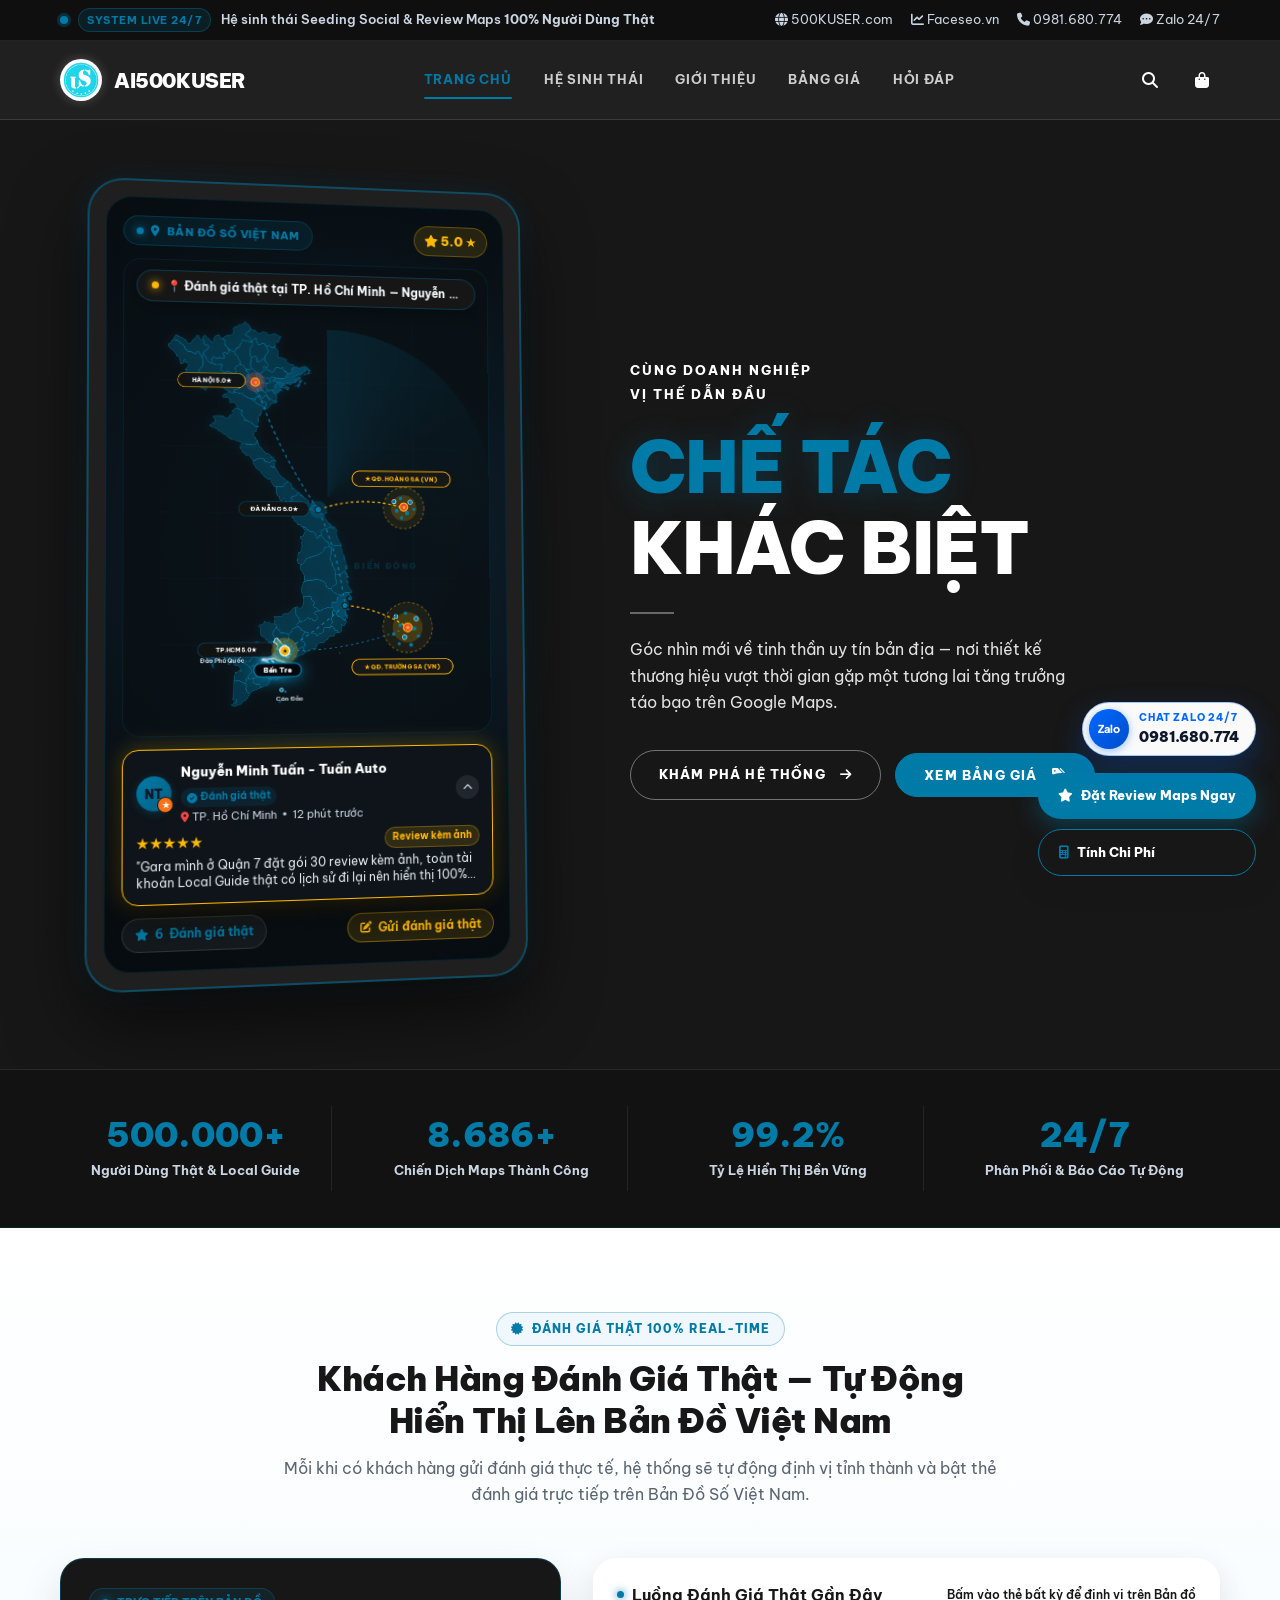
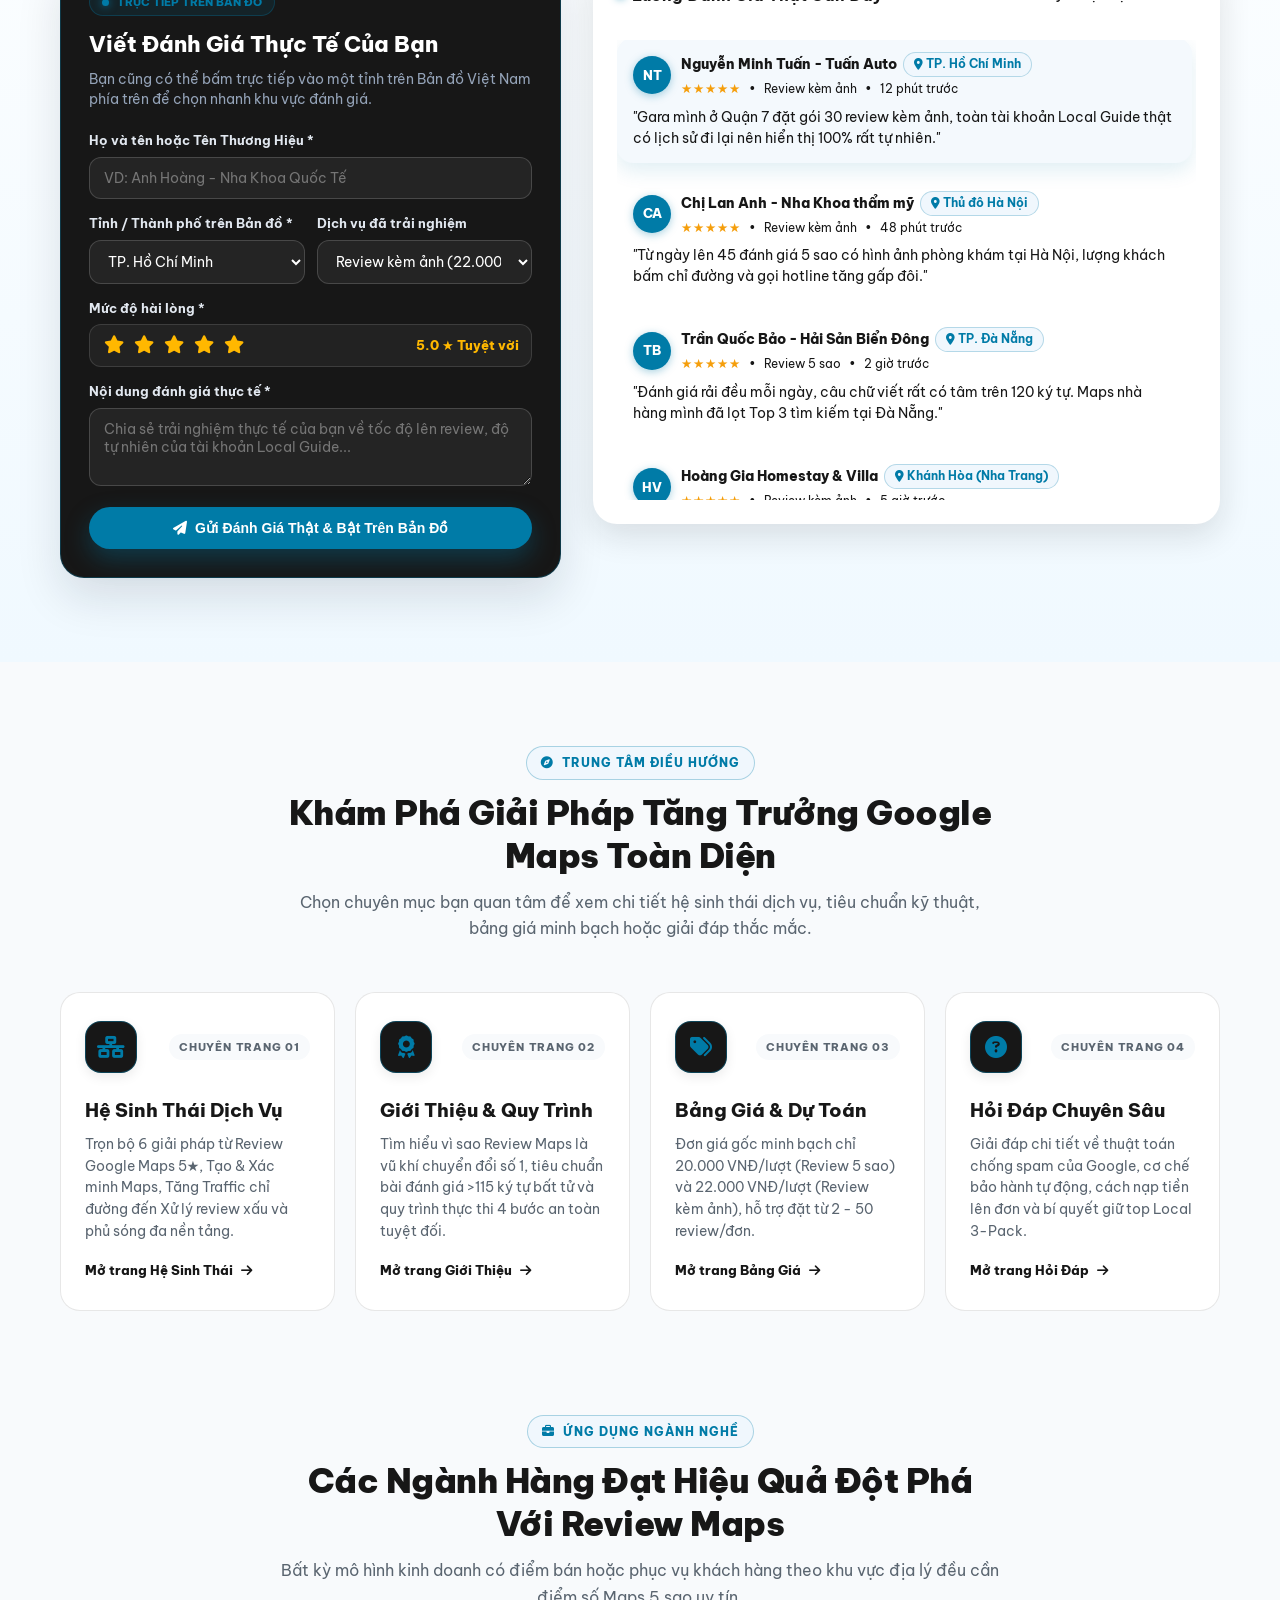
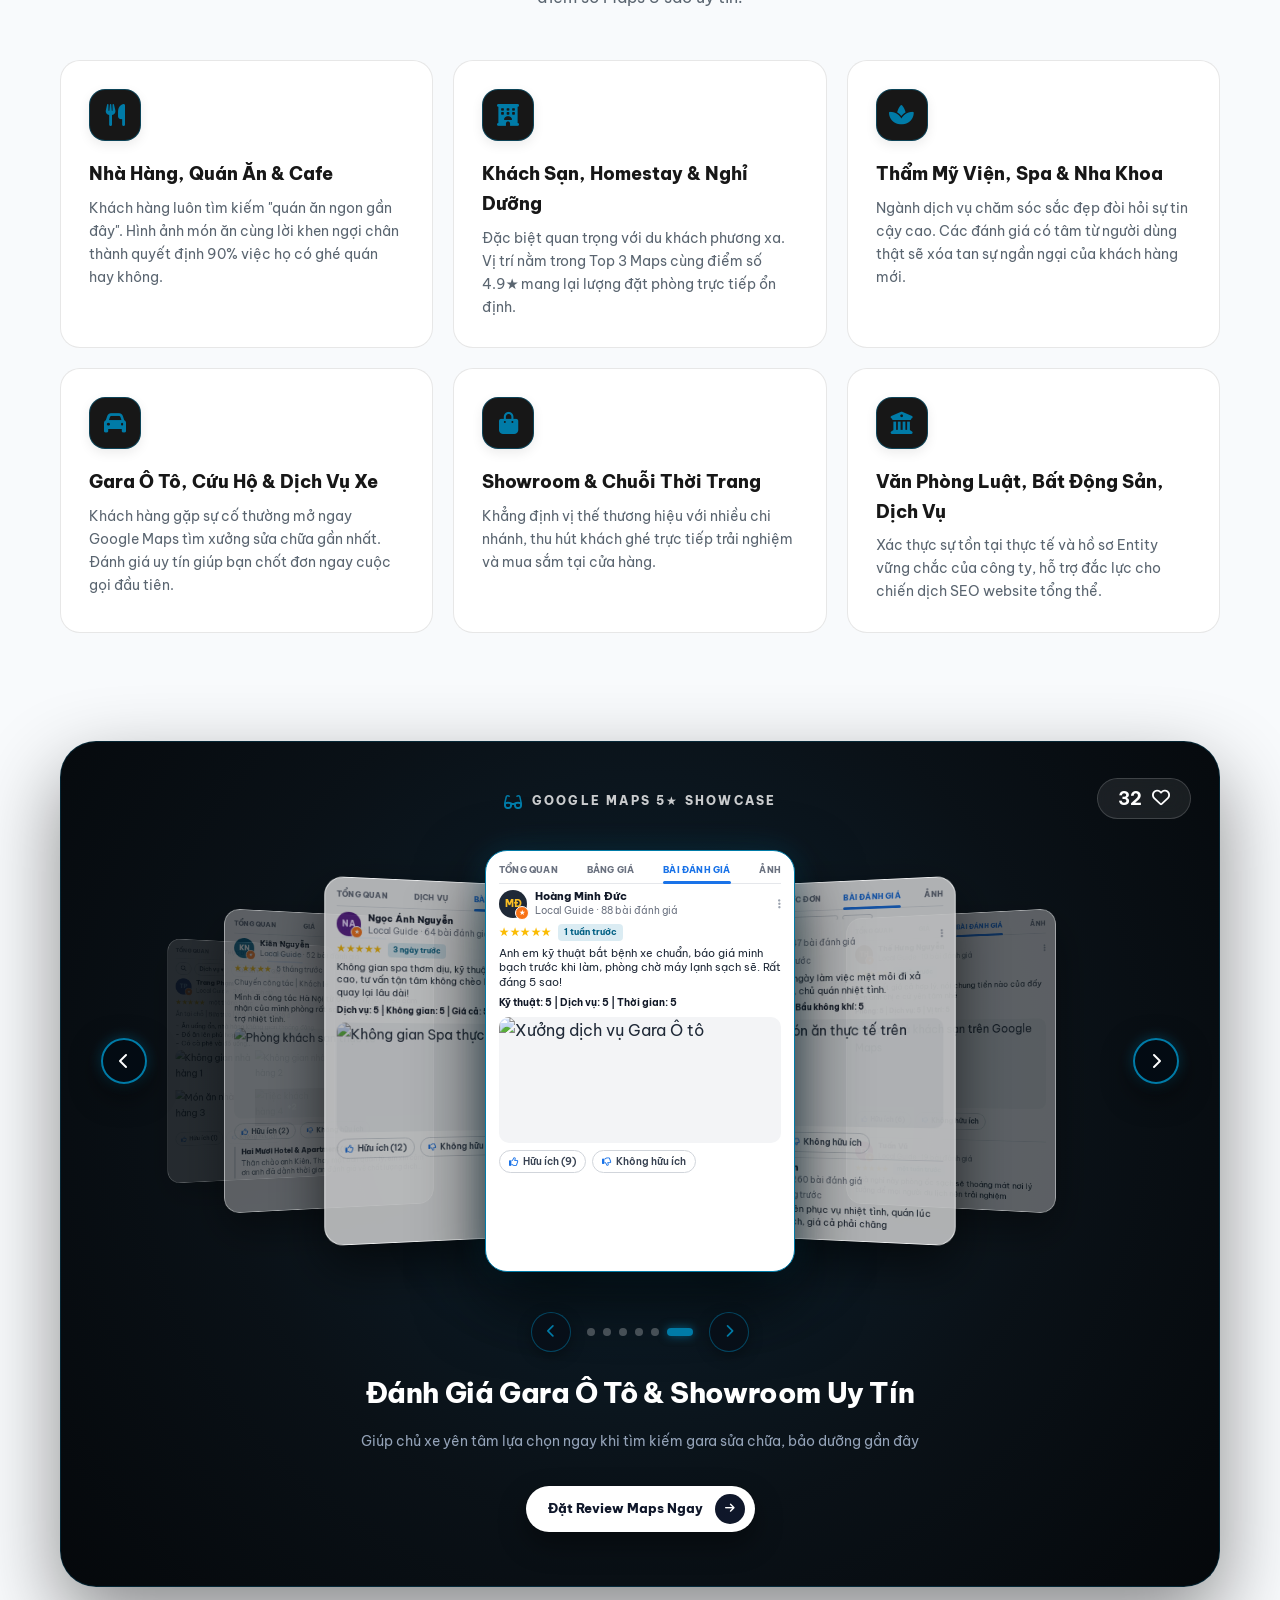
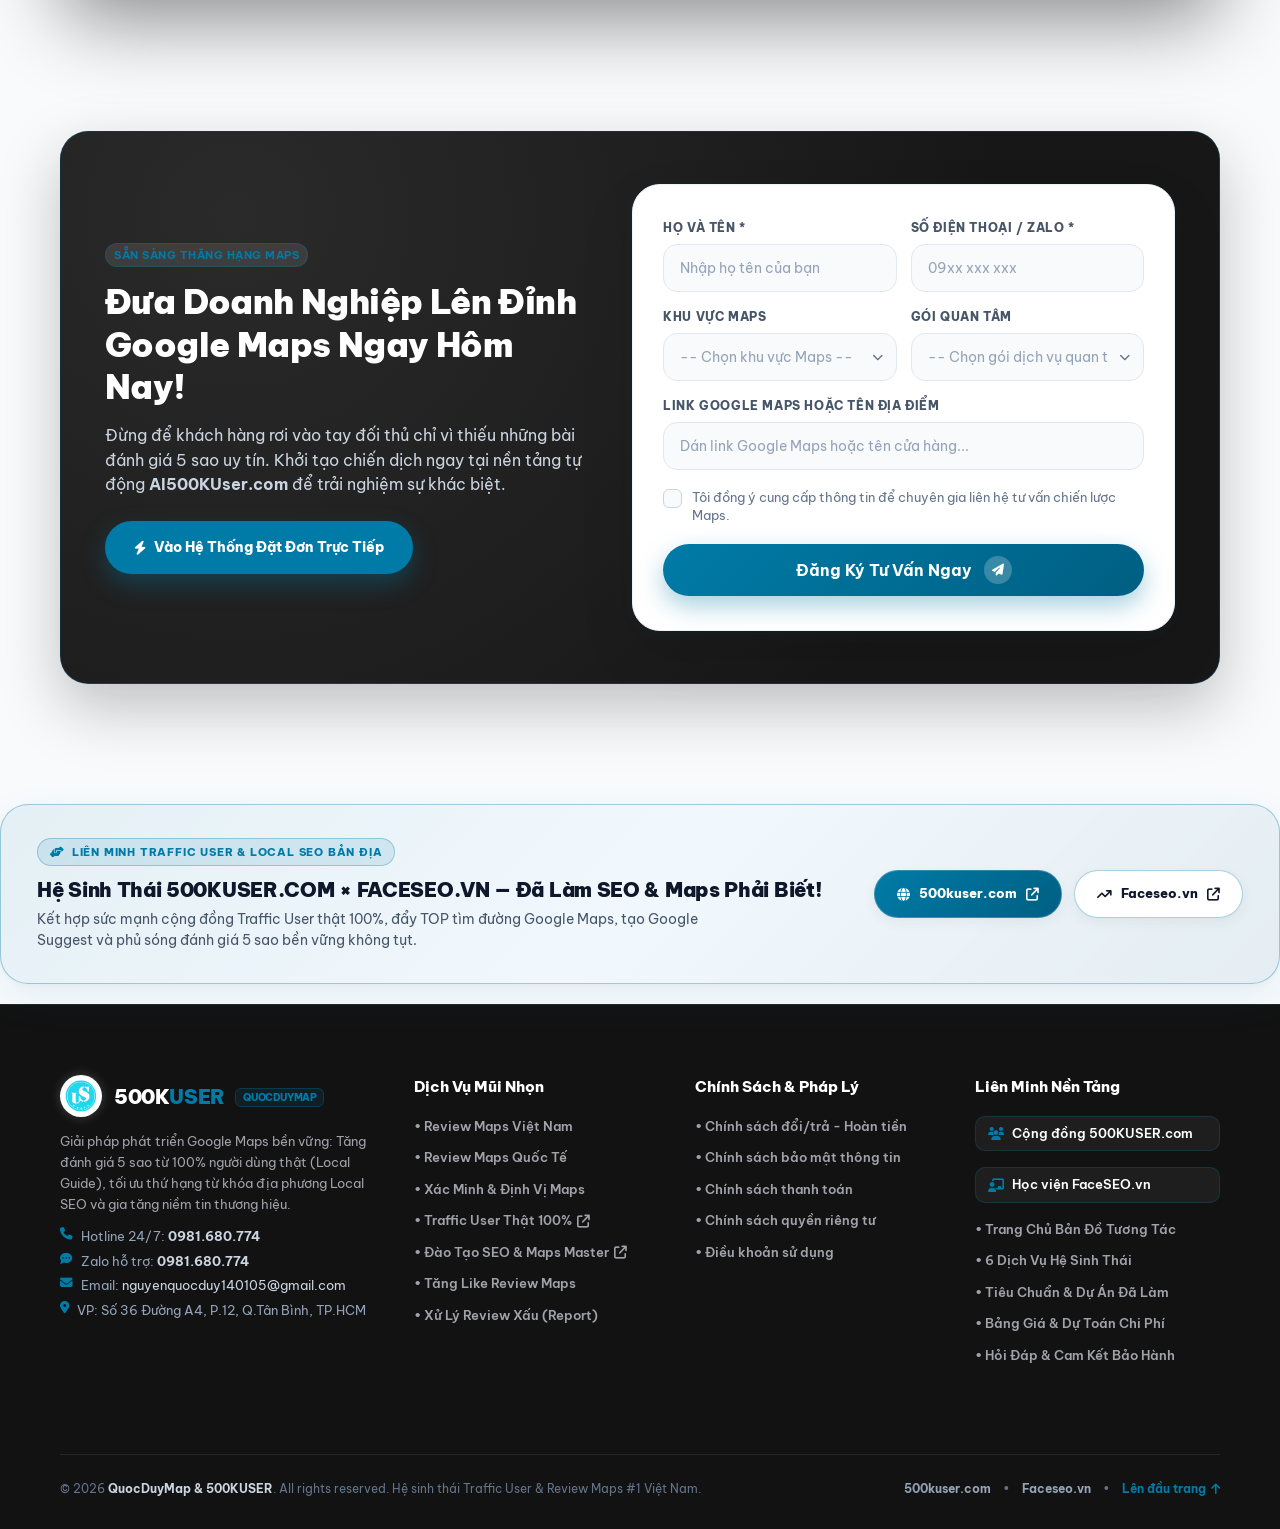
==== commit c3fb8374: "Update index.html" ====
--- a/index.html
+++ b/index.html
@@ -1946,7 +1946,7 @@
             </div>
             <div class="footer__contact-item">
               <i class="fa-solid fa-envelope text-mint"></i>
-              <span>Email: <a href="mailto:admin@50kuser.com">admin@50kuser.com</a></span>
+              <span>Email: <a href="mailto:admin@50kuser.com">nguyenquocduy140105@gmail.com</a></span>
             </div>
             <div class="footer__contact-item">
               <i class="fa-solid fa-location-dot text-mint"></i>
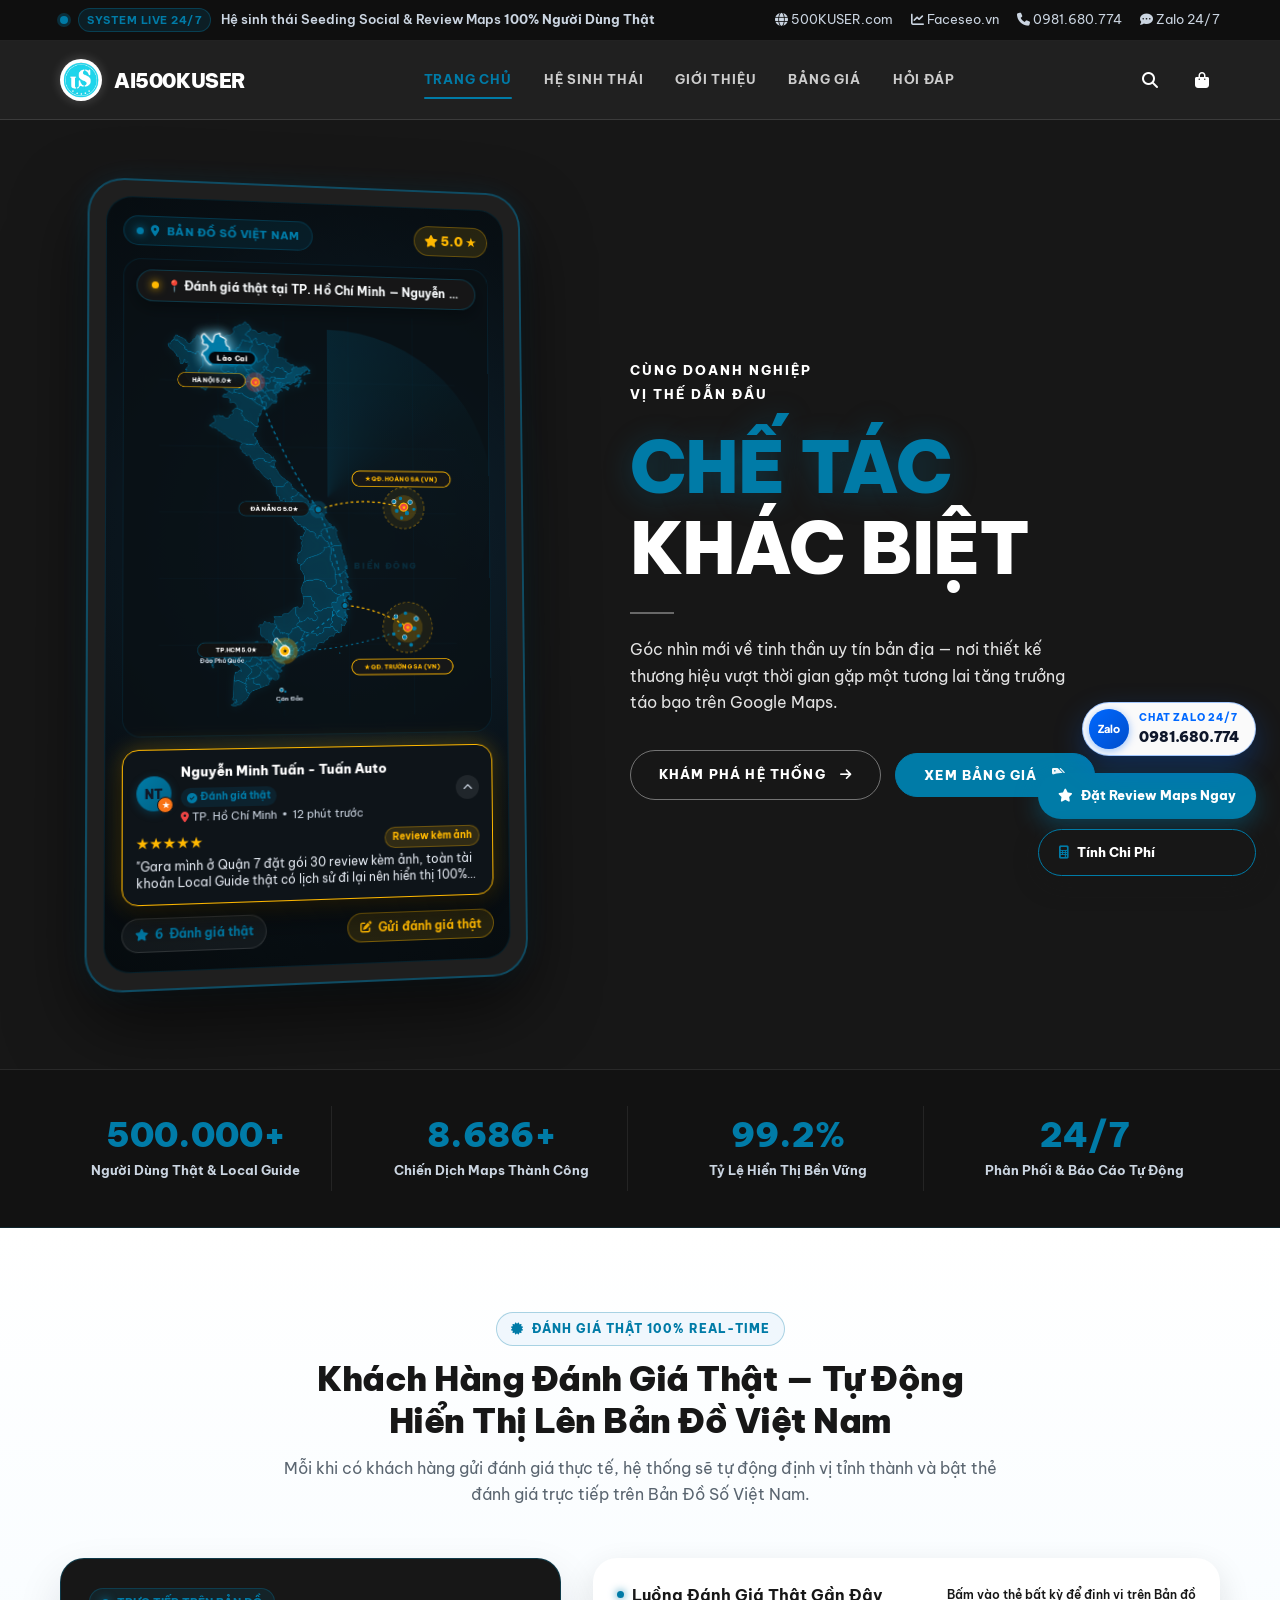
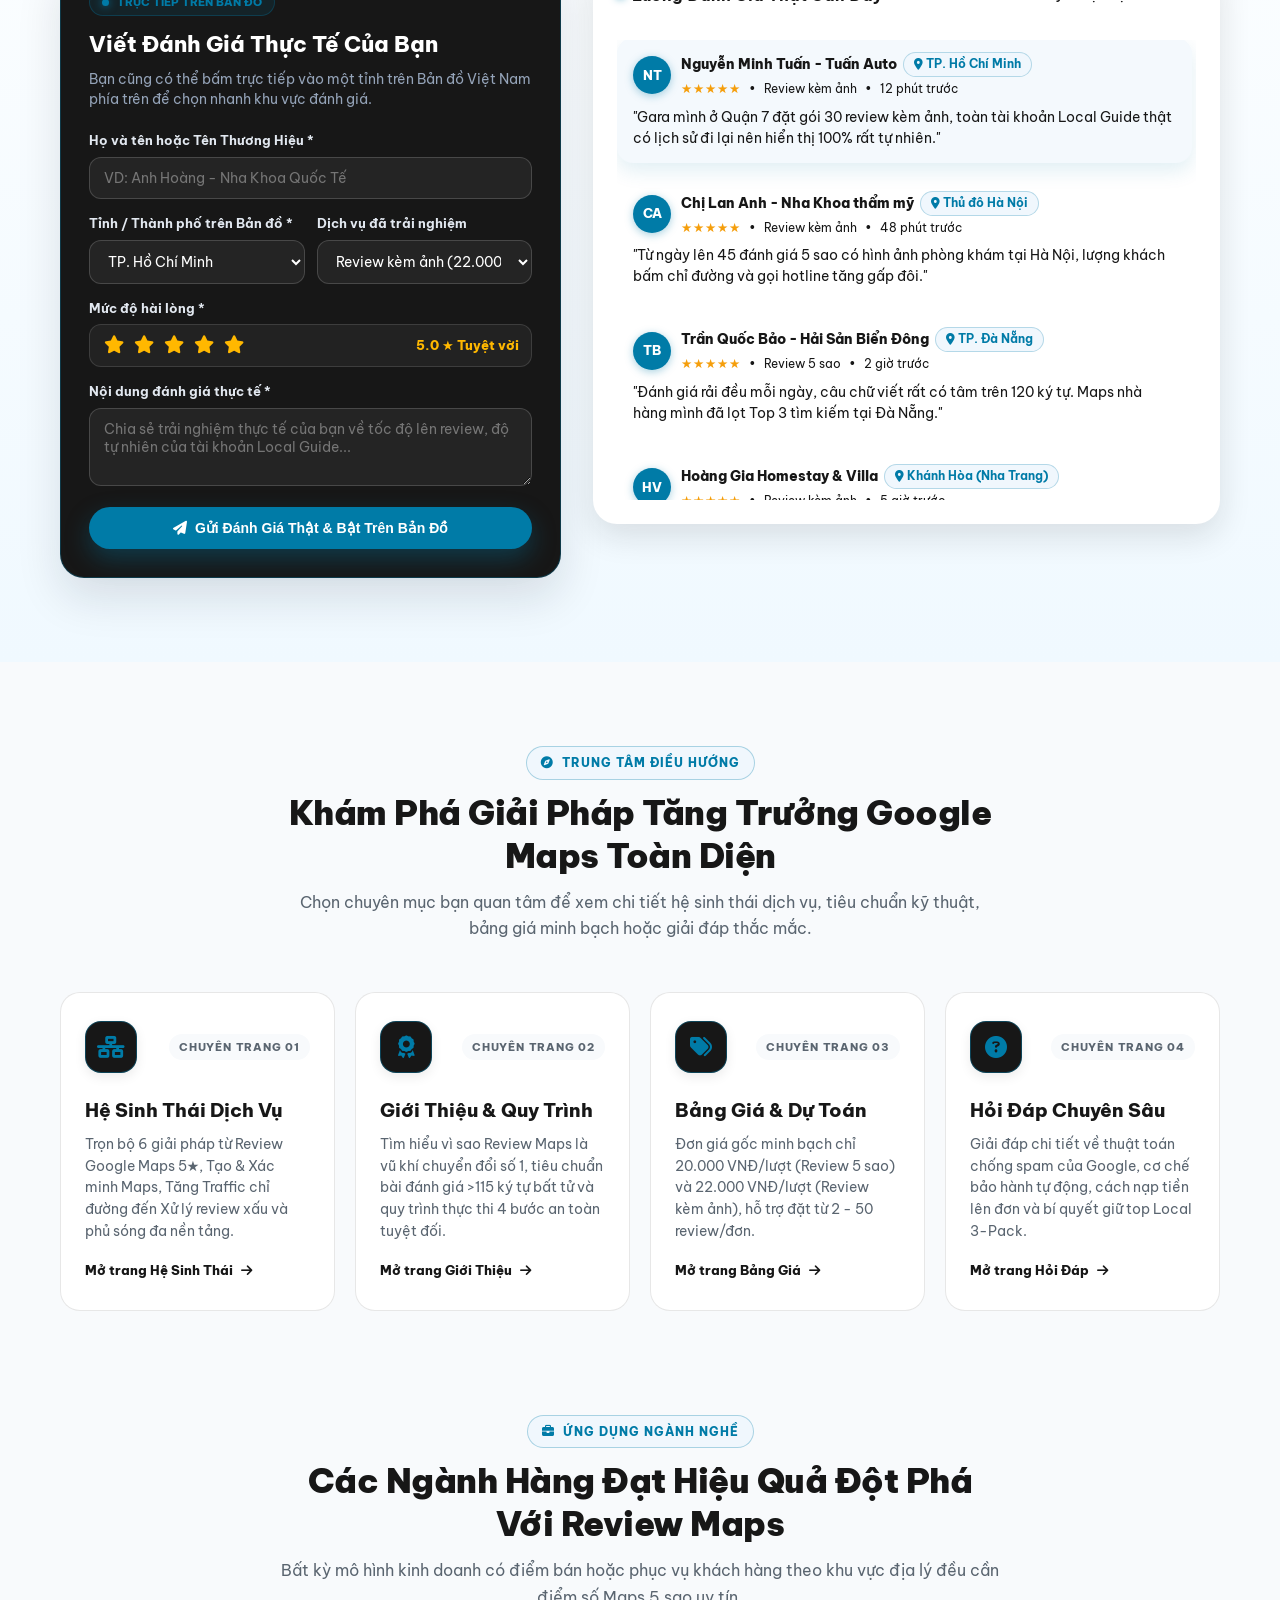
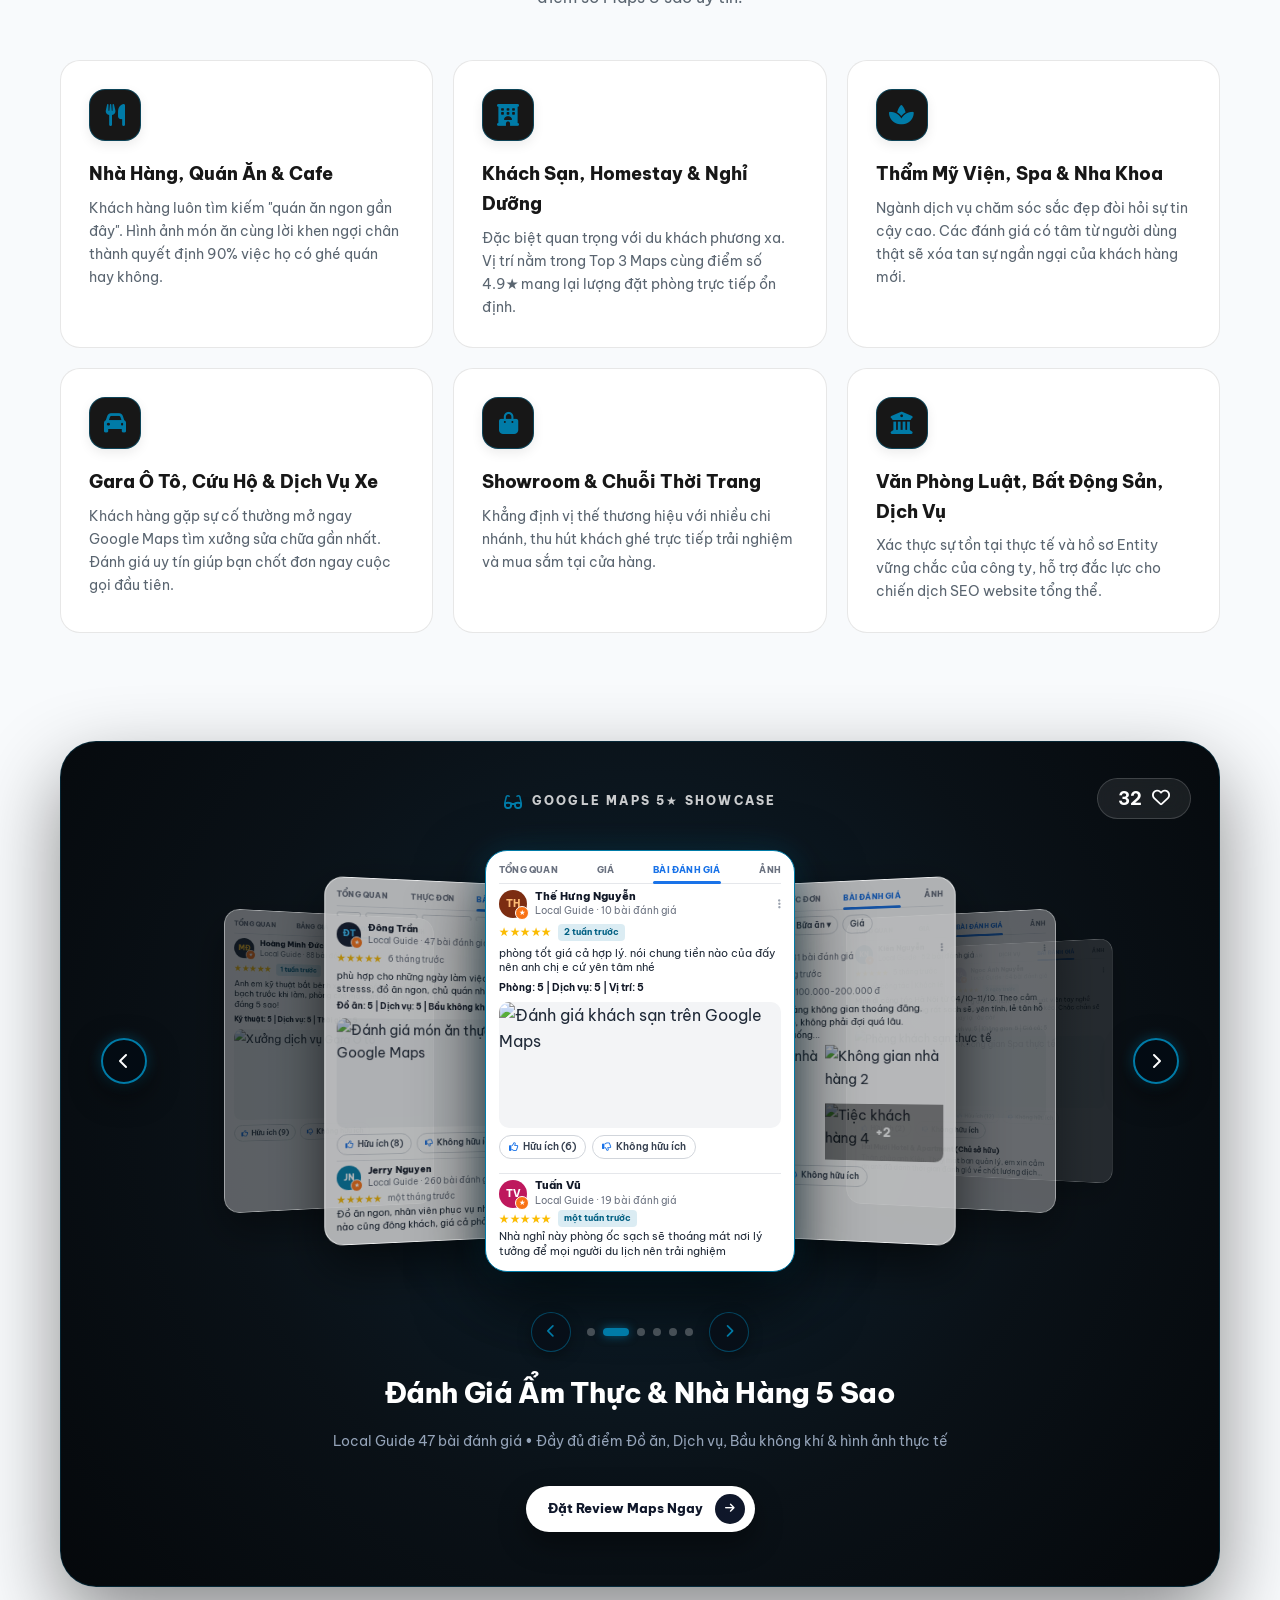
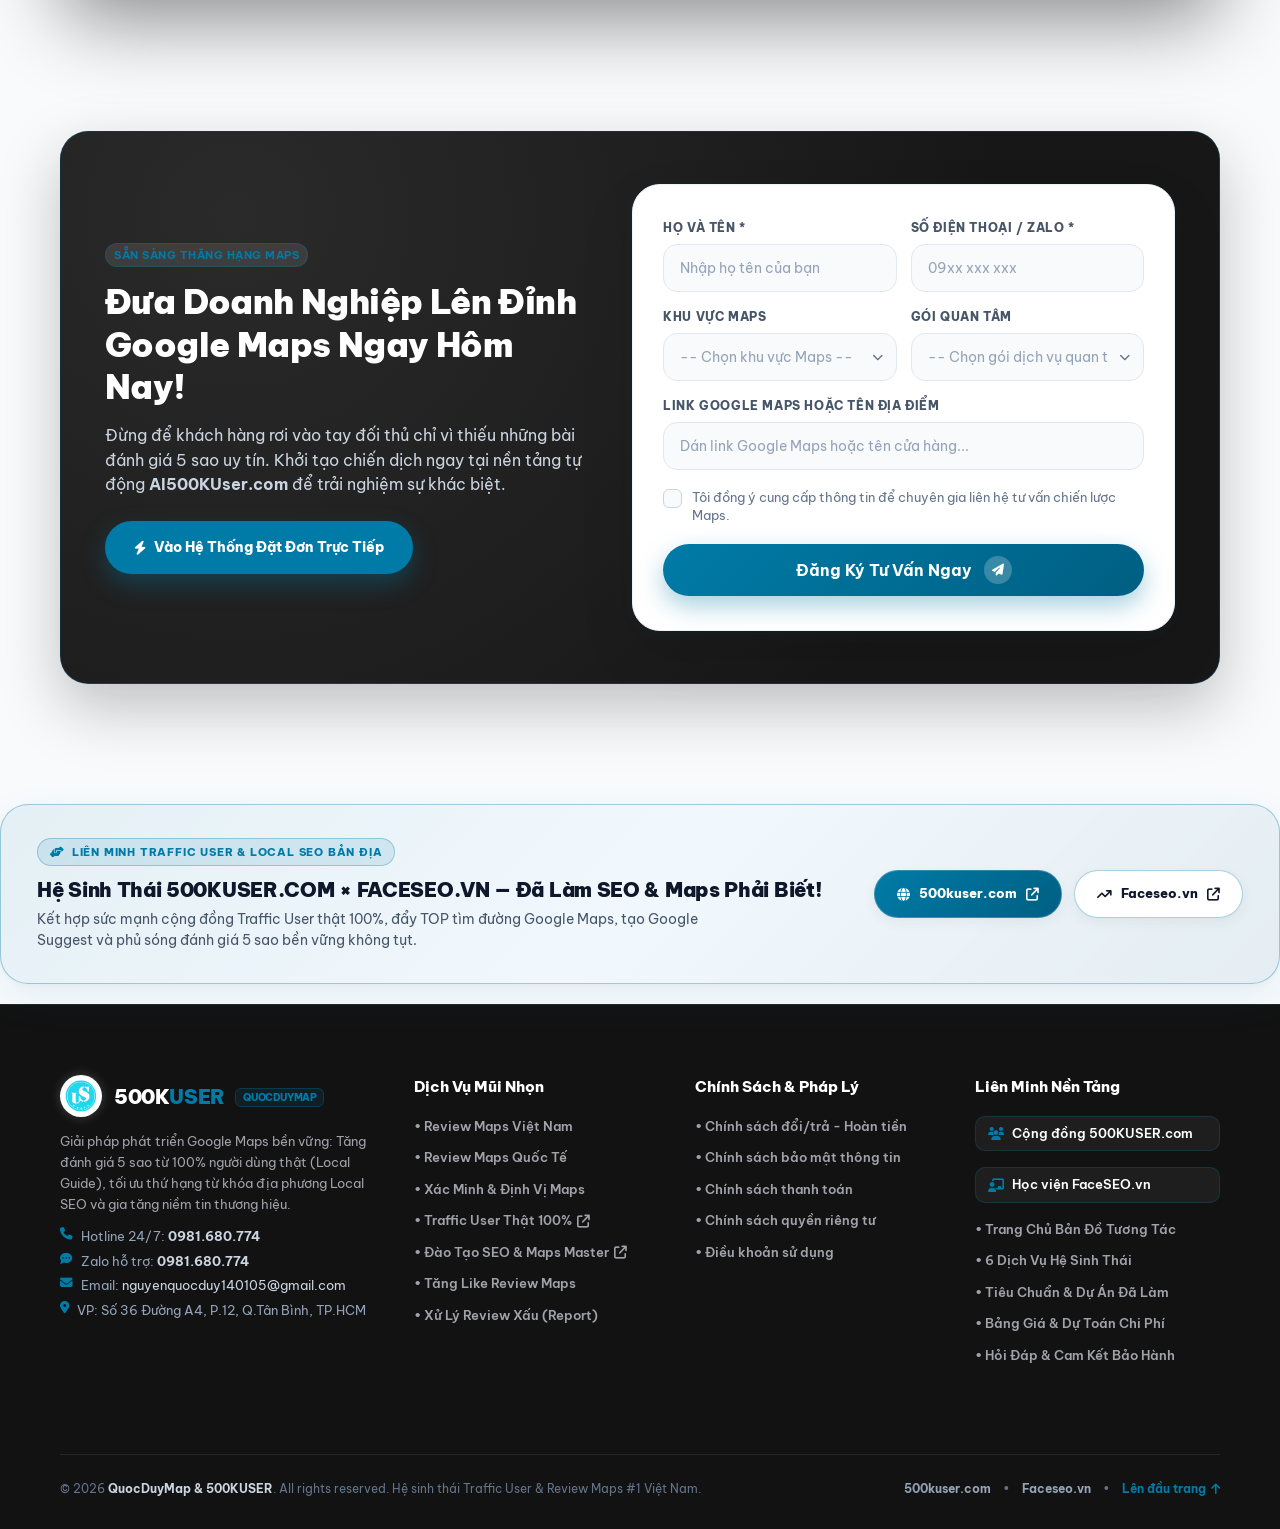
==== commit e8f15361: "Update index.html" ====
--- a/index.html
+++ b/index.html
@@ -1946,7 +1946,7 @@
             </div>
             <div class="footer__contact-item">
               <i class="fa-solid fa-envelope text-mint"></i>
-              <span>Email: <a href="mailto:admin@50kuser.com">nguyenquocduy140105@gmail.com</a></span>
+              <span>Email: <a href="nguyenquocduy140105@gmail.com">nguyenquocduy140105@gmail.com</a></span>
             </div>
             <div class="footer__contact-item">
               <i class="fa-solid fa-location-dot text-mint"></i>
